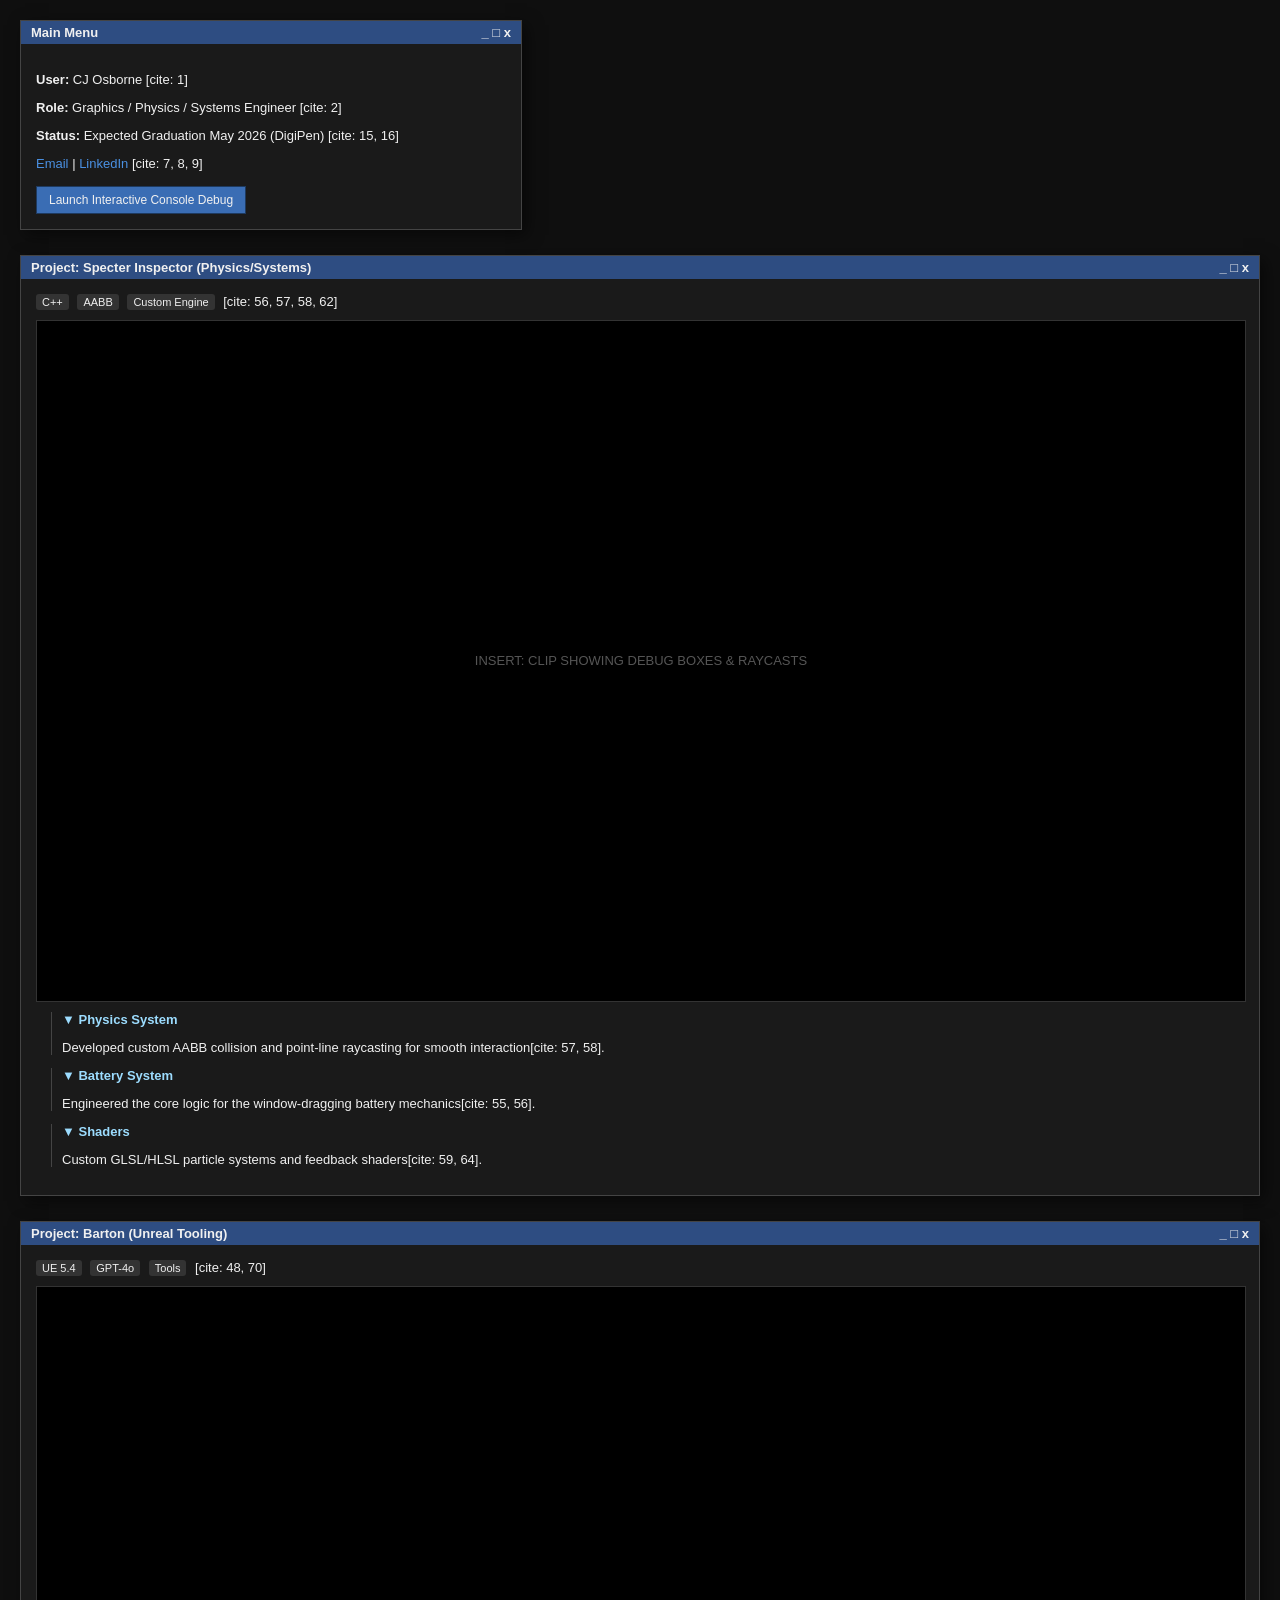
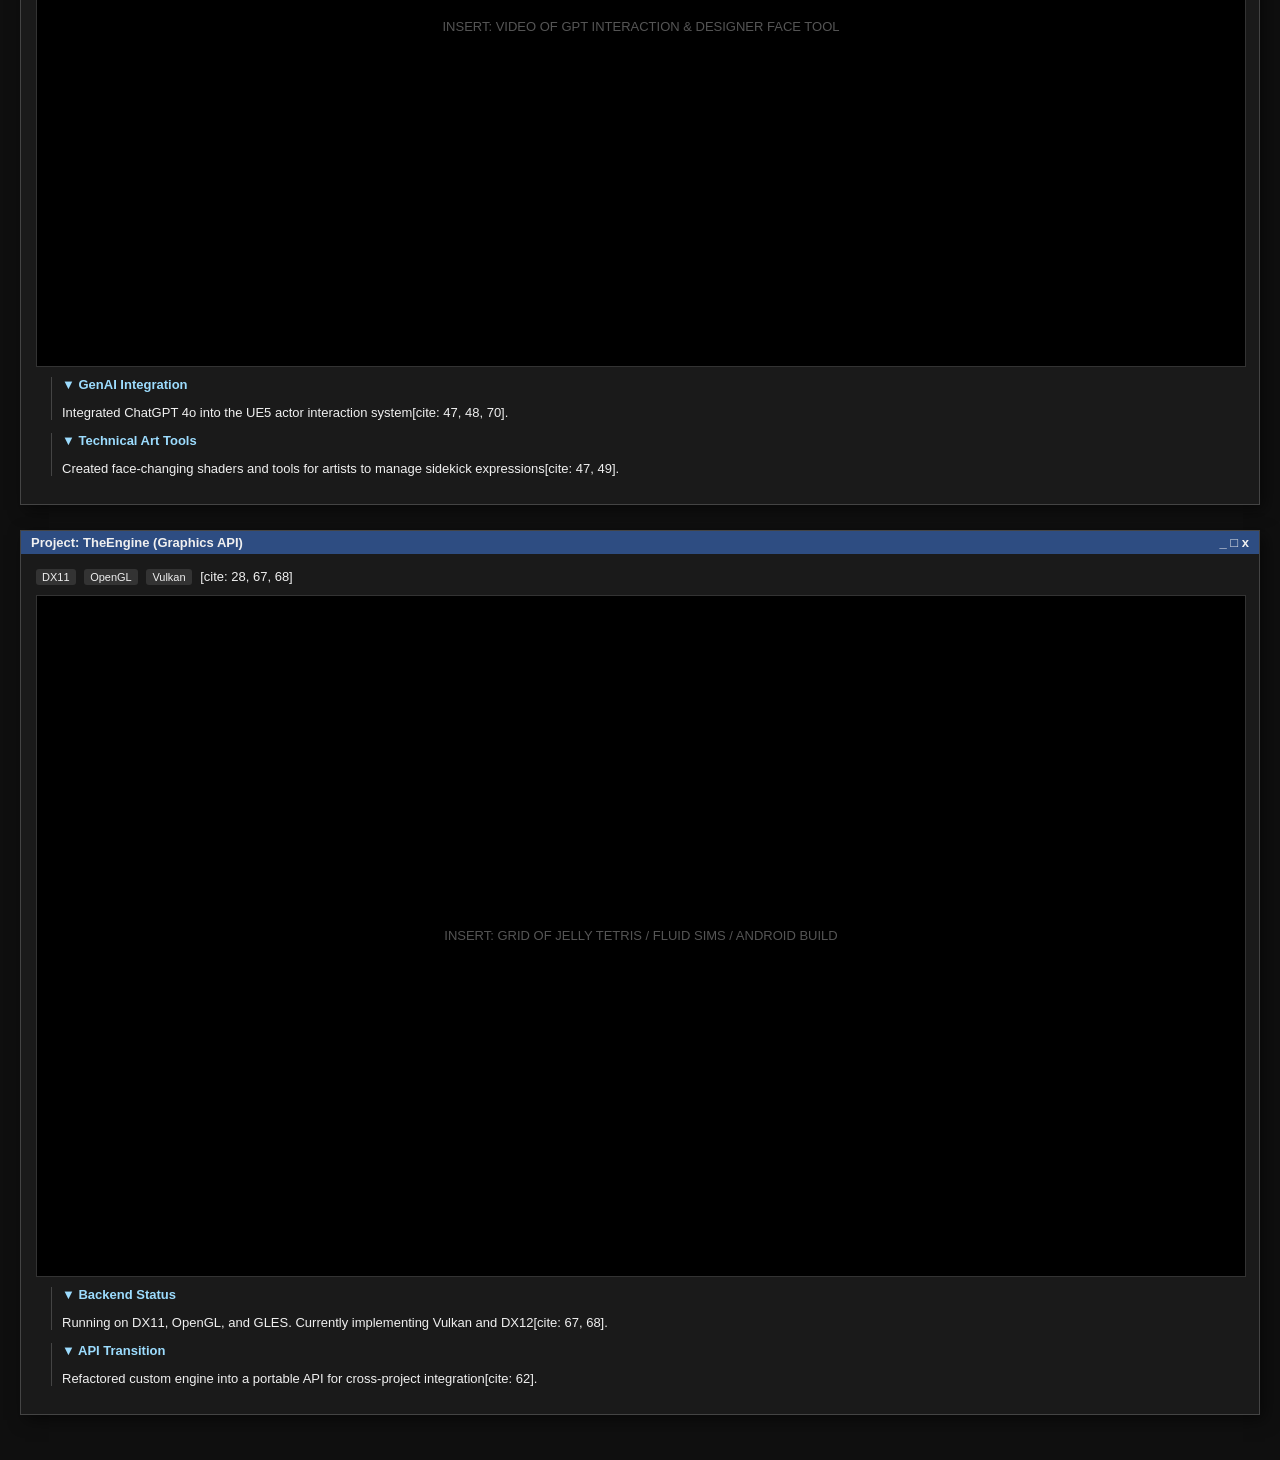
==== index.html @ 1ecb4410 "Add interactive console debug button and overlay" ====
<!DOCTYPE html>
<html lang="en">
<head>
    <meta charset="UTF-8">
    <meta name="viewport" content="width=device-width, initial-scale=1.0">
    <title>CJ Osborne | Debug Console</title>
    <style>
        :root {
            --imgui-bg: #0f0f0f;
            --imgui-window-bg: #1a1a1a;
            --imgui-header: #2e4d82; /* ImGui Blue */
            --imgui-text: #f0f0f0;
            --imgui-accent: #4a90e2;
            --imgui-border: #444444;
        }

        body {
            background-color: var(--imgui-bg);
            color: var(--imgui-text);
            font-family: 'Segoe UI', Tahoma, Geneva, Verdana, sans-serif;
            font-size: 13px; /* Standard ImGui font feel */
            margin: 0; padding: 20px;
        }

        .window {
            background-color: var(--imgui-window-bg);
            border: 1px solid var(--imgui-border);
            margin-bottom: 25px;
            box-shadow: 5px 5px 15px rgba(0,0,0,0.5);
        }

        .window-header {
            background-color: var(--imgui-header);
            padding: 4px 10px;
            font-weight: bold;
            display: flex;
            justify-content: space-between;
            cursor: default;
        }

        .content { padding: 15px; }

        h2 { font-size: 16px; margin: 0 0 10px 0; color: var(--imgui-accent); }
        
        .tree-node { margin-left: 15px; border-left: 1px solid #444; padding-left: 10px; margin-bottom: 5px; }
        .tree-label { color: #9cdcfe; font-weight: bold; }

        .media-box {
            background: #000;
            border: 1px solid #333;
            width: 100%;
            aspect-ratio: 16/9;
            margin: 10px 0;
            display: flex;
            align-items: center;
            justify-content: center;
            color: #555;
        }

        .tag {
            display: inline-block;
            background: #333;
            padding: 2px 6px;
            border-radius: 3px;
            font-size: 11px;
            margin-right: 5px;
        }

        a { color: #4a90e2; text-decoration: none; }
        a:hover { text-decoration: underline; }

        .imgui-button {
            margin-top: 15px;
            padding: 6px 12px;
            background-color: #3a6db4;
            border: 1px solid #1e3a5f;
            color: var(--imgui-text);
            font-size: 12px;
            cursor: pointer;
        }

        .imgui-button:hover {
            background-color: #4a90e2;
        }

        #imgui-overlay {
            position: fixed;
            inset: 0;
            background: rgba(0, 0, 0, 0.95);
            z-index: 9999;
            display: none; /* shown when debug is launched */
        }

        #imgui-overlay iframe {
            width: 100%;
            height: 100%;
            display: block;
            border: none;
        }

        #imgui-overlay-close {
            position: absolute;
            top: 10px;
            right: 10px;
            padding: 4px 8px;
            background: #661111;
            border: 1px solid #aa4444;
            color: #fff;
            cursor: pointer;
            font-size: 12px;
            z-index: 10000;
        }
    </style>
</head>
<body>

    <div class="window" style="max-width: 500px;">
        <div class="window-header"><span>Main Menu</span><span>_ □ x</span></div>
        <div class="content">
            <p><strong>User:</strong> CJ Osborne [cite: 1]</p>
            <p><strong>Role:</strong> Graphics / Physics / Systems Engineer [cite: 2]</p>
            <p><strong>Status:</strong> Expected Graduation May 2026 (DigiPen) [cite: 15, 16]</p>
            <div class="contact-links">
                <a href="mailto:cj.l.osborne@gmail.com">Email</a> | 
                <a href="https://www.linkedin.com/in/ci-osborne-083950301/">LinkedIn</a> [cite: 7, 8, 9]
            </div>
            <button id="launch-imgui-debug" class="imgui-button">
                Launch Interactive Console Debug
            </button>
        </div>
    </div>

    <div class="window">
        <div class="window-header"><span>Project: Specter Inspector (Physics/Systems)</span><span>_ □ x</span></div>
        <div class="content">
            <div class="tag">C++</div> <div class="tag">AABB</div> <div class="tag">Custom Engine</div> [cite: 56, 57, 58, 62]
            <div class="media-box">INSERT: CLIP SHOWING DEBUG BOXES & RAYCASTS</div>
            
            <div class="tree-node">
                <span class="tree-label">▼ Physics System</span>
                <p>Developed custom AABB collision and point-line raycasting for smooth interaction[cite: 57, 58].</p>
            </div>
            <div class="tree-node">
                <span class="tree-label">▼ Battery System</span>
                <p>Engineered the core logic for the window-dragging battery mechanics[cite: 55, 56].</p>
            </div>
            <div class="tree-node">
                <span class="tree-label">▼ Shaders</span>
                <p>Custom GLSL/HLSL particle systems and feedback shaders[cite: 59, 64].</p>
            </div>
        </div>
    </div>

    <div class="window">
        <div class="window-header"><span>Project: Barton (Unreal Tooling)</span><span>_ □ x</span></div>
        <div class="content">
            <div class="tag">UE 5.4</div> <div class="tag">GPT-4o</div> <div class="tag">Tools</div> [cite: 48, 70]
            <div class="media-box">INSERT: VIDEO OF GPT INTERACTION & DESIGNER FACE TOOL</div>
            
            <div class="tree-node">
                <span class="tree-label">▼ GenAI Integration</span>
                <p>Integrated ChatGPT 4o into the UE5 actor interaction system[cite: 47, 48, 70].</p>
            </div>
            <div class="tree-node">
                <span class="tree-label">▼ Technical Art Tools</span>
                <p>Created face-changing shaders and tools for artists to manage sidekick expressions[cite: 47, 49].</p>
            </div>
        </div>
    </div>

    <div class="window">
        <div class="window-header"><span>Project: TheEngine (Graphics API)</span><span>_ □ x</span></div>
        <div class="content">
            <div class="tag">DX11</div> <div class="tag">OpenGL</div> <div class="tag">Vulkan</div> [cite: 28, 67, 68]
            <div class="media-box">INSERT: GRID OF JELLY TETRIS / FLUID SIMS / ANDROID BUILD</div>
            
            <div class="tree-node">
                <span class="tree-label">▼ Backend Status</span>
                <p>Running on DX11, OpenGL, and GLES. Currently implementing Vulkan and DX12[cite: 67, 68].</p>
            </div>
            <div class="tree-node">
                <span class="tree-label">▼ API Transition</span>
                <p>Refactored custom engine into a portable API for cross-project integration[cite: 62].</p>
            </div>
        </div>
    </div>

    <!-- Full-screen ImGui overlay (uses imgui-js example in an iframe) -->
    <div id="imgui-overlay">
        <button id="imgui-overlay-close">Close ImGui Debug</button>
        <iframe id="imgui-iframe" src="" title="ImGui Debug Console"></iframe>
    </div>

    <script>
        (function () {
            const launchButton = document.getElementById('launch-imgui-debug');
            const overlay = document.getElementById('imgui-overlay');
            const closeButton = document.getElementById('imgui-overlay-close');
            const iframe = document.getElementById('imgui-iframe');

            let iframeLoaded = false;

            launchButton.addEventListener('click', async () => {
                overlay.style.display = 'block';

                // Lazy-load the ImGui example the first time the overlay is opened.
                if (!iframeLoaded) {
                    // This path assumes the cloned imgui-js repo lives next to this index.html
                    // at: C:\Users\cjrea\Downloads\imgui-js\example\index.html
                    iframe.src = "imgui-js/example/index.html";
                    iframeLoaded = true;
                }
            });

            closeButton.addEventListener('click', () => {
                overlay.style.display = 'none';
            });
        })();
    </script>

</body>
</html>
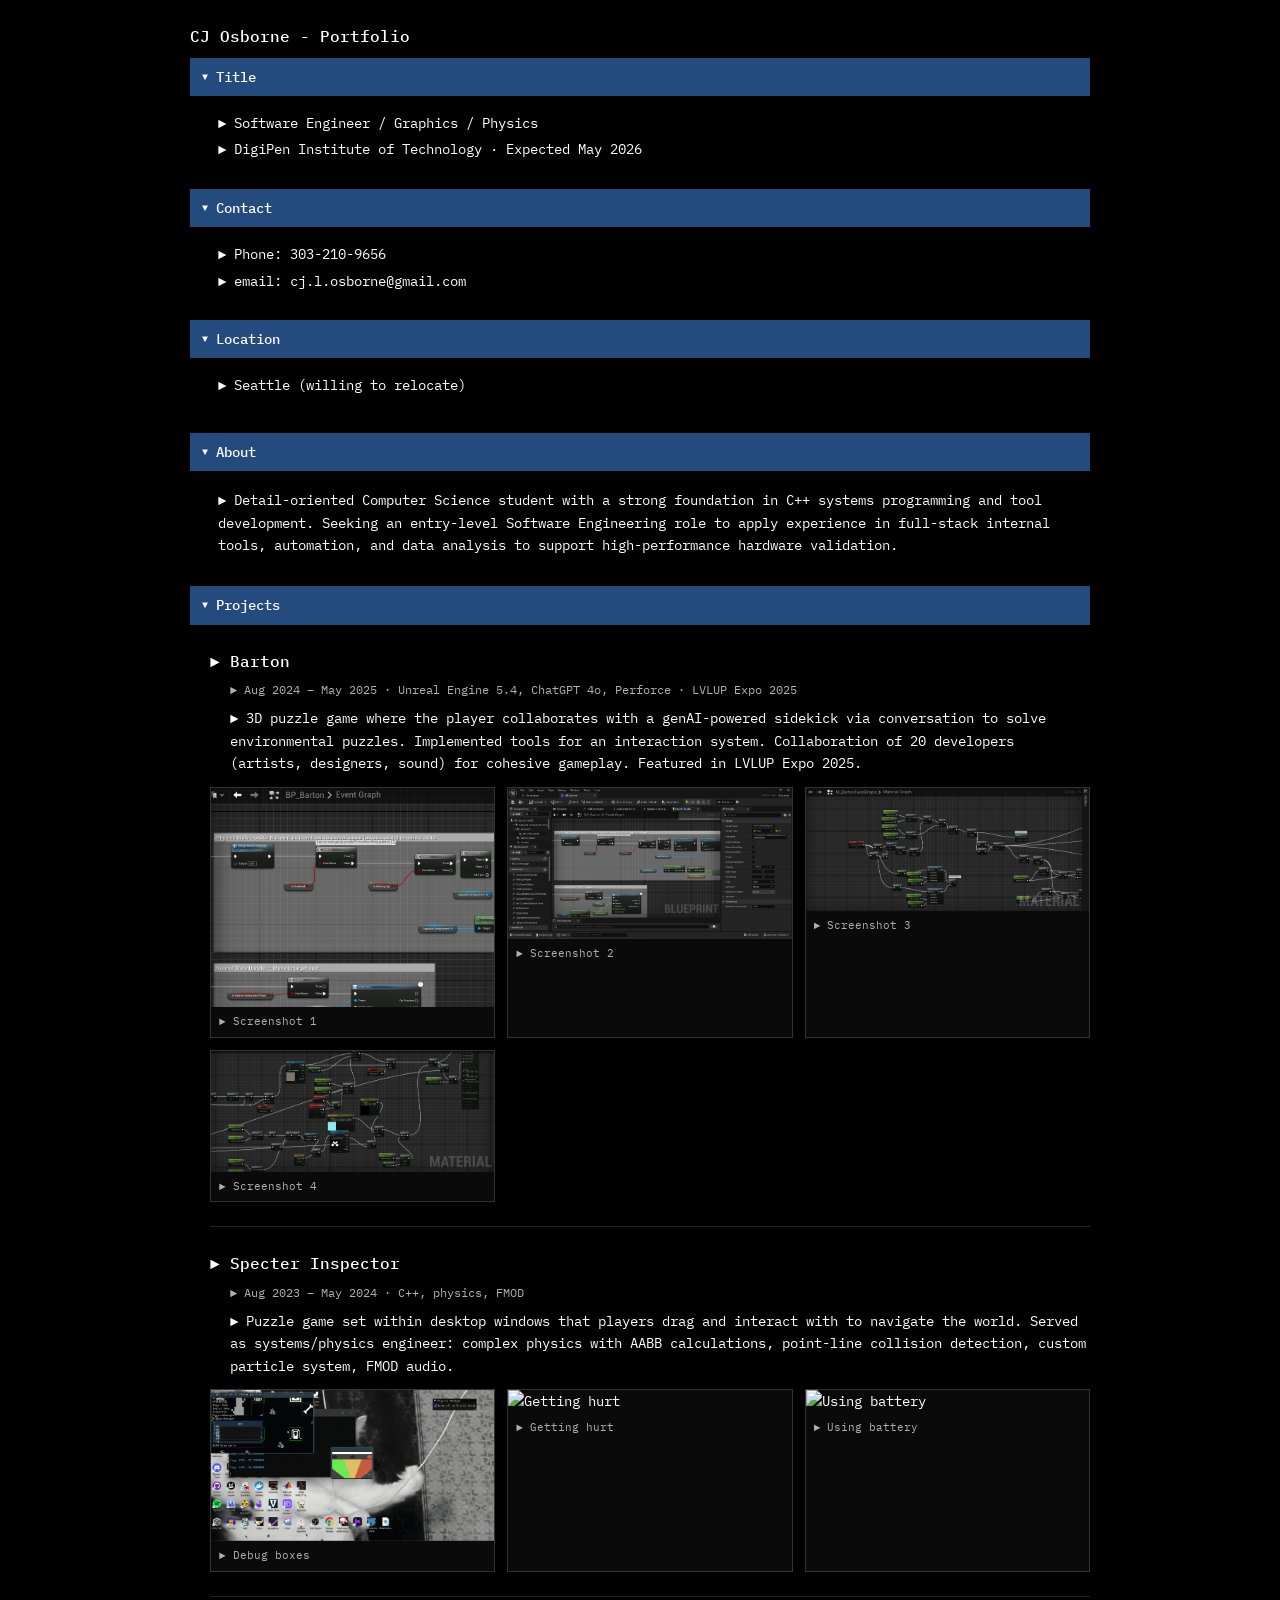
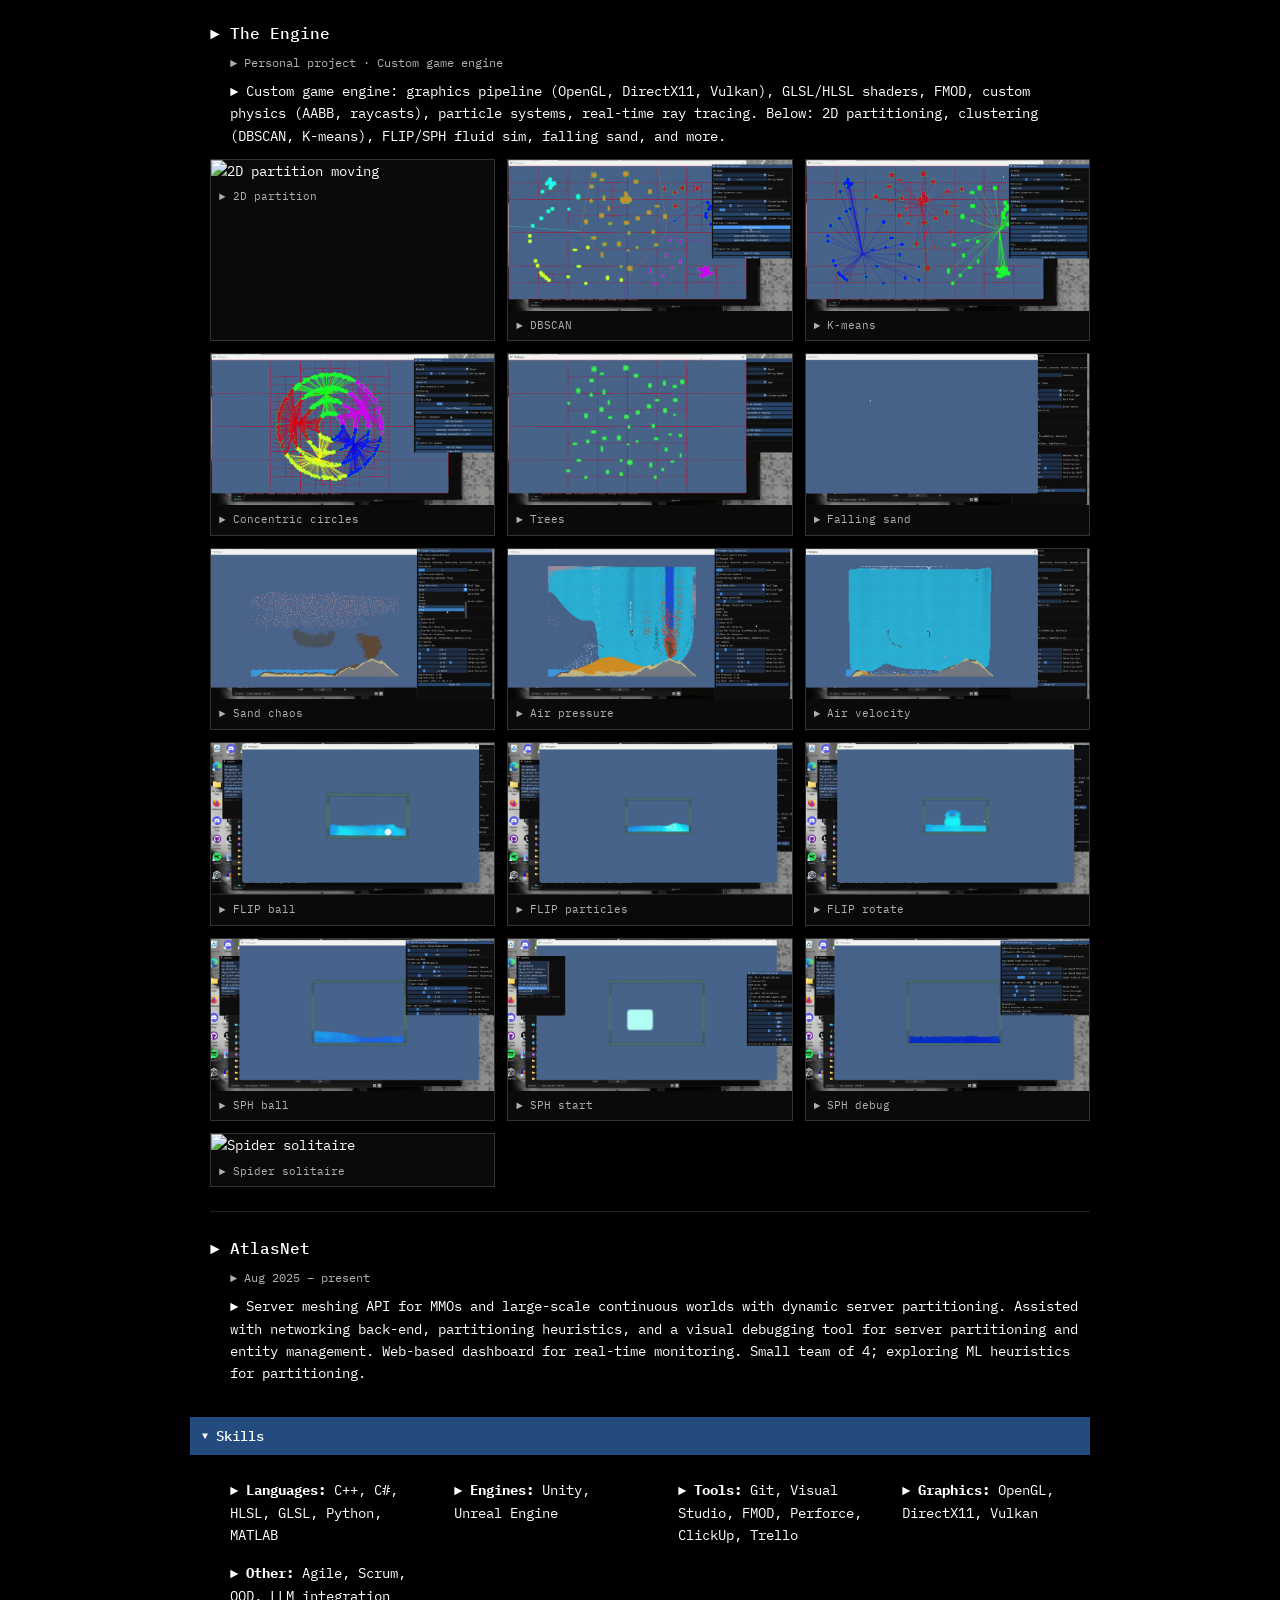
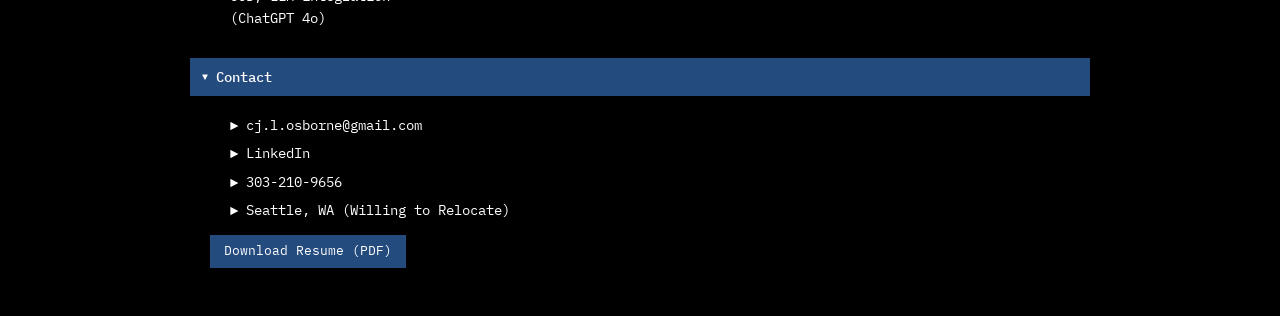
==== commit fbbd1320: "gifs and stuff" ====
--- a/index.html
+++ b/index.html
@@ -1,222 +1,457 @@
 <!DOCTYPE html>
 <html lang="en">
 <head>
-    <meta charset="UTF-8">
-    <meta name="viewport" content="width=device-width, initial-scale=1.0">
-    <title>CJ Osborne | Debug Console</title>
-    <style>
-        :root {
-            --imgui-bg: #0f0f0f;
-            --imgui-window-bg: #1a1a1a;
-            --imgui-header: #2e4d82; /* ImGui Blue */
-            --imgui-text: #f0f0f0;
-            --imgui-accent: #4a90e2;
-            --imgui-border: #444444;
-        }
-
-        body {
-            background-color: var(--imgui-bg);
-            color: var(--imgui-text);
-            font-family: 'Segoe UI', Tahoma, Geneva, Verdana, sans-serif;
-            font-size: 13px; /* Standard ImGui font feel */
-            margin: 0; padding: 20px;
-        }
-
-        .window {
-            background-color: var(--imgui-window-bg);
-            border: 1px solid var(--imgui-border);
-            margin-bottom: 25px;
-            box-shadow: 5px 5px 15px rgba(0,0,0,0.5);
-        }
-
-        .window-header {
-            background-color: var(--imgui-header);
-            padding: 4px 10px;
-            font-weight: bold;
-            display: flex;
-            justify-content: space-between;
-            cursor: default;
-        }
-
-        .content { padding: 15px; }
-
-        h2 { font-size: 16px; margin: 0 0 10px 0; color: var(--imgui-accent); }
-        
-        .tree-node { margin-left: 15px; border-left: 1px solid #444; padding-left: 10px; margin-bottom: 5px; }
-        .tree-label { color: #9cdcfe; font-weight: bold; }
-
-        .media-box {
-            background: #000;
-            border: 1px solid #333;
-            width: 100%;
-            aspect-ratio: 16/9;
-            margin: 10px 0;
-            display: flex;
-            align-items: center;
-            justify-content: center;
-            color: #555;
-        }
-
-        .tag {
-            display: inline-block;
-            background: #333;
-            padding: 2px 6px;
-            border-radius: 3px;
-            font-size: 11px;
-            margin-right: 5px;
-        }
-
-        a { color: #4a90e2; text-decoration: none; }
-        a:hover { text-decoration: underline; }
-
-        .imgui-button {
-            margin-top: 15px;
-            padding: 6px 12px;
-            background-color: #3a6db4;
-            border: 1px solid #1e3a5f;
-            color: var(--imgui-text);
-            font-size: 12px;
-            cursor: pointer;
-        }
-
-        .imgui-button:hover {
-            background-color: #4a90e2;
-        }
-
-        #imgui-overlay {
-            position: fixed;
-            inset: 0;
-            background: rgba(0, 0, 0, 0.95);
-            z-index: 9999;
-            display: none; /* shown when debug is launched */
-        }
-
-        #imgui-overlay iframe {
-            width: 100%;
-            height: 100%;
-            display: block;
-            border: none;
-        }
-
-        #imgui-overlay-close {
-            position: absolute;
-            top: 10px;
-            right: 10px;
-            padding: 4px 8px;
-            background: #661111;
-            border: 1px solid #aa4444;
-            color: #fff;
-            cursor: pointer;
-            font-size: 12px;
-            z-index: 10000;
-        }
-    </style>
+  <meta charset="UTF-8" />
+  <meta name="viewport" content="width=device-width, initial-scale=1.0" />
+  <title>CJ Osborne // Software Engineer</title>
+  <link rel="preconnect" href="https://fonts.googleapis.com" />
+  <link rel="preconnect" href="https://fonts.gstatic.com" crossorigin />
+  <link href="https://fonts.googleapis.com/css2?family=IBM+Plex+Mono:wght@400;500;600&display=swap" rel="stylesheet" />
+  <style>
+    :root {
+      --terminal-bg: #000000;
+      --terminal-text: #ffffff;
+      --terminal-header: #244B7E;
+      --terminal-header-hover: #2d5a94;
+    }
+
+    * {
+      box-sizing: border-box;
+    }
+
+    body {
+      margin: 0;
+      padding: 24px;
+      background: var(--terminal-bg);
+      color: var(--terminal-text);
+      font-family: 'IBM Plex Mono', 'Consolas', 'Monaco', monospace;
+      font-size: 14px;
+      line-height: 1.6;
+      min-height: 100vh;
+    }
+
+    .card {
+      max-width: 900px;
+      margin: 0 auto;
+    }
+
+    .card-title {
+      color: var(--terminal-text);
+      font-size: 1rem;
+      font-weight: 500;
+      margin: 0 0 16px;
+      padding: 0;
+    }
+
+    .section {
+      margin-bottom: 12px;
+    }
+
+    .section-header {
+      background: var(--terminal-header);
+      padding: 8px 12px;
+      font-weight: 500;
+      cursor: pointer;
+      user-select: none;
+      display: flex;
+      align-items: center;
+      gap: 8px;
+    }
+
+    .section-header:hover {
+      background: var(--terminal-header-hover);
+    }
+
+    .section-header::before {
+      content: '▼';
+      font-size: 10px;
+      transition: transform 0.2s;
+      color: var(--terminal-text);
+    }
+
+    .section.collapsed .section-header::before {
+      content: '►';
+    }
+
+    .section-body {
+      padding: 12px 0 12px 20px;
+    }
+
+    .section.collapsed .section-body {
+      display: none;
+    }
+
+    .section-line {
+      margin: 6px 0;
+      padding-left: 8px;
+    }
+
+    .section-line::before {
+      content: '► ';
+      color: var(--terminal-text);
+    }
+
+    .hero {
+      margin-bottom: 20px;
+    }
+
+    .hero .card-title {
+      margin-bottom: 8px;
+    }
+
+    .hero .section-line {
+      margin: 4px 0;
+    }
+
+    h1, h2 {
+      font-family: inherit;
+      font-weight: 500;
+      margin: 0 0 8px;
+      color: var(--terminal-text);
+      font-size: 1.1rem;
+    }
+
+    a {
+      color: var(--terminal-text);
+      text-decoration: none;
+    }
+
+    a:hover {
+      text-decoration: underline;
+    }
+
+    .terminal-btn {
+      display: inline-block;
+      padding: 6px 14px;
+      background: var(--terminal-header);
+      color: var(--terminal-text);
+      border: none;
+      font-family: inherit;
+      font-size: 13px;
+      cursor: pointer;
+      margin: 8px 8px 0 0;
+    }
+
+    .terminal-btn:hover {
+      background: var(--terminal-header-hover);
+    }
+
+    .project-block {
+      margin-bottom: 24px;
+      padding-bottom: 24px;
+      border-bottom: 1px solid #222;
+    }
+
+    .project-block:last-child {
+      border-bottom: none;
+      margin-bottom: 0;
+      padding-bottom: 0;
+    }
+
+    .project-block h2 {
+      font-size: 1rem;
+      margin: 12px 0 6px;
+      color: var(--terminal-text);
+    }
+
+    .project-block h2::before {
+      content: '► ';
+    }
+
+    .project-meta {
+      color: #b0b0b0;
+      font-size: 12px;
+      margin-bottom: 8px;
+      padding-left: 20px;
+    }
+
+    .project-meta::before {
+      content: '► ';
+    }
+
+    .project-block p {
+      margin: 0 0 8px;
+      padding-left: 20px;
+    }
+
+    .project-block p::before {
+      content: '► ';
+    }
+
+    .gallery {
+      display: grid;
+      grid-template-columns: repeat(auto-fill, minmax(280px, 1fr));
+      gap: 12px;
+      margin-top: 12px;
+    }
+
+    .gallery-item {
+      border: 1px solid #333;
+      background: #0a0a0a;
+      overflow: hidden;
+    }
+
+    .gallery-item img {
+      width: 100%;
+      height: auto;
+      display: block;
+    }
+
+    .gallery-item span {
+      display: block;
+      padding: 6px 8px;
+      font-size: 11px;
+      color: #b0b0b0;
+    }
+
+    .gallery-item span::before {
+      content: '► ';
+    }
+
+    .skills-grid {
+      display: grid;
+      grid-template-columns: repeat(auto-fill, minmax(200px, 1fr));
+      gap: 8px 16px;
+      margin-top: 8px;
+    }
+
+    .skills-grid span {
+      padding: 4px 0;
+      padding-left: 20px;
+      color: var(--terminal-text);
+    }
+
+    .skills-grid span::before {
+      content: '► ';
+    }
+
+    .contact-list {
+      list-style: none;
+      padding: 0;
+      margin: 0;
+    }
+
+    .contact-list li {
+      margin: 6px 0;
+      padding-left: 20px;
+    }
+
+    .contact-list li::before {
+      content: '► ';
+    }
+
+    .contact-list a {
+      display: inline;
+    }
+
+    .gif-showcase {
+      display: flex;
+      flex-wrap: wrap;
+      gap: 12px;
+      margin-top: 12px;
+    }
+
+    .gif-showcase .gallery-item {
+      flex: 1 1 200px;
+      max-width: 320px;
+    }
+  </style>
 </head>
 <body>
 
-    <div class="window" style="max-width: 500px;">
-        <div class="window-header"><span>Main Menu</span><span>_ □ x</span></div>
-        <div class="content">
-            <p><strong>User:</strong> CJ Osborne [cite: 1]</p>
-            <p><strong>Role:</strong> Graphics / Physics / Systems Engineer [cite: 2]</p>
-            <p><strong>Status:</strong> Expected Graduation May 2026 (DigiPen) [cite: 15, 16]</p>
-            <div class="contact-links">
-                <a href="mailto:cj.l.osborne@gmail.com">Email</a> | 
-                <a href="https://www.linkedin.com/in/ci-osborne-083950301/">LinkedIn</a> [cite: 7, 8, 9]
-            </div>
-            <button id="launch-imgui-debug" class="imgui-button">
-                Launch Interactive Console Debug
-            </button>
-        </div>
-    </div>
-
-    <div class="window">
-        <div class="window-header"><span>Project: Specter Inspector (Physics/Systems)</span><span>_ □ x</span></div>
-        <div class="content">
-            <div class="tag">C++</div> <div class="tag">AABB</div> <div class="tag">Custom Engine</div> [cite: 56, 57, 58, 62]
-            <div class="media-box">INSERT: CLIP SHOWING DEBUG BOXES & RAYCASTS</div>
-            
-            <div class="tree-node">
-                <span class="tree-label">▼ Physics System</span>
-                <p>Developed custom AABB collision and point-line raycasting for smooth interaction[cite: 57, 58].</p>
-            </div>
-            <div class="tree-node">
-                <span class="tree-label">▼ Battery System</span>
-                <p>Engineered the core logic for the window-dragging battery mechanics[cite: 55, 56].</p>
-            </div>
-            <div class="tree-node">
-                <span class="tree-label">▼ Shaders</span>
-                <p>Custom GLSL/HLSL particle systems and feedback shaders[cite: 59, 64].</p>
-            </div>
-        </div>
-    </div>
-
-    <div class="window">
-        <div class="window-header"><span>Project: Barton (Unreal Tooling)</span><span>_ □ x</span></div>
-        <div class="content">
-            <div class="tag">UE 5.4</div> <div class="tag">GPT-4o</div> <div class="tag">Tools</div> [cite: 48, 70]
-            <div class="media-box">INSERT: VIDEO OF GPT INTERACTION & DESIGNER FACE TOOL</div>
-            
-            <div class="tree-node">
-                <span class="tree-label">▼ GenAI Integration</span>
-                <p>Integrated ChatGPT 4o into the UE5 actor interaction system[cite: 47, 48, 70].</p>
-            </div>
-            <div class="tree-node">
-                <span class="tree-label">▼ Technical Art Tools</span>
-                <p>Created face-changing shaders and tools for artists to manage sidekick expressions[cite: 47, 49].</p>
-            </div>
-        </div>
-    </div>
-
-    <div class="window">
-        <div class="window-header"><span>Project: TheEngine (Graphics API)</span><span>_ □ x</span></div>
-        <div class="content">
-            <div class="tag">DX11</div> <div class="tag">OpenGL</div> <div class="tag">Vulkan</div> [cite: 28, 67, 68]
-            <div class="media-box">INSERT: GRID OF JELLY TETRIS / FLUID SIMS / ANDROID BUILD</div>
-            
-            <div class="tree-node">
-                <span class="tree-label">▼ Backend Status</span>
-                <p>Running on DX11, OpenGL, and GLES. Currently implementing Vulkan and DX12[cite: 67, 68].</p>
-            </div>
-            <div class="tree-node">
-                <span class="tree-label">▼ API Transition</span>
-                <p>Refactored custom engine into a portable API for cross-project integration[cite: 62].</p>
-            </div>
-        </div>
-    </div>
-
-    <!-- Full-screen ImGui overlay (uses imgui-js example in an iframe) -->
-    <div id="imgui-overlay">
-        <button id="imgui-overlay-close">Close ImGui Debug</button>
-        <iframe id="imgui-iframe" src="" title="ImGui Debug Console"></iframe>
-    </div>
-
-    <script>
-        (function () {
-            const launchButton = document.getElementById('launch-imgui-debug');
-            const overlay = document.getElementById('imgui-overlay');
-            const closeButton = document.getElementById('imgui-overlay-close');
-            const iframe = document.getElementById('imgui-iframe');
-
-            let iframeLoaded = false;
-
-            launchButton.addEventListener('click', async () => {
-                overlay.style.display = 'block';
-
-                // Lazy-load the ImGui example the first time the overlay is opened.
-                if (!iframeLoaded) {
-                    // This path assumes the cloned imgui-js repo lives next to this index.html
-                    // at: C:\Users\cjrea\Downloads\imgui-js\example\index.html
-                    iframe.src = "imgui-js/example/index.html";
-                    iframeLoaded = true;
-                }
-            });
-
-            closeButton.addEventListener('click', () => {
-                overlay.style.display = 'none';
-            });
-        })();
-    </script>
-
+  <div class="card">
+    <div class="hero">
+      <p class="card-title">CJ Osborne - Portfolio</p>
+      <div class="section">
+        <div class="section-header">Title</div>
+        <div class="section-body">
+          <p class="section-line">Software Engineer / Graphics / Physics</p>
+          <p class="section-line">DigiPen Institute of Technology · Expected May 2026</p>
+        </div>
+      </div>
+      <div class="section">
+        <div class="section-header">Contact</div>
+        <div class="section-body">
+          <p class="section-line">Phone: 303-210-9656</p>
+          <p class="section-line">email: <a href="mailto:cj.l.osborne@gmail.com">cj.l.osborne@gmail.com</a></p>
+        </div>
+      </div>
+      <div class="section">
+        <div class="section-header">Location</div>
+        <div class="section-body">
+          <p class="section-line">Seattle (willing to relocate)</p>
+        </div>
+      </div>
+    </div>
+
+    <div class="section">
+      <div class="section-header">About</div>
+      <div class="section-body">
+        <p class="section-line">Detail-oriented Computer Science student with a strong foundation in C++ systems programming and tool development. Seeking an entry-level Software Engineering role to apply experience in full-stack internal tools, automation, and data analysis to support high-performance hardware validation.</p>
+      </div>
+    </div>
+
+    <div class="section">
+      <div class="section-header">Projects</div>
+      <div class="section-body">
+
+      <div class="project-block">
+        <h2>Barton</h2>
+        <p class="project-meta">Aug 2024 – May 2025 · Unreal Engine 5.4, ChatGPT 4o, Perforce · LVLUP Expo 2025</p>
+        <p>3D puzzle game where the player collaborates with a genAI-powered sidekick via conversation to solve environmental puzzles. Implemented tools for an interaction system. Collaboration of 20 developers (artists, designers, sound) for cohesive gameplay. Featured in LVLUP Expo 2025.</p>
+        <div class="gallery">
+          <div class="gallery-item">
+            <img src="assets/Barton/Screenshot 2026-03-10 114732.png" alt="Barton gameplay" />
+            <span>Screenshot 1</span>
+          </div>
+          <div class="gallery-item">
+            <img src="assets/Barton/Screenshot 2026-03-10 114746.png" alt="Barton gameplay" />
+            <span>Screenshot 2</span>
+          </div>
+          <div class="gallery-item">
+            <img src="assets/Barton/Screenshot 2026-03-10 115214.png" alt="Barton gameplay" />
+            <span>Screenshot 3</span>
+          </div>
+          <div class="gallery-item">
+            <img src="assets/Barton/Screenshot 2026-03-10 115239.png" alt="Barton gameplay" />
+            <span>Screenshot 4</span>
+          </div>
+        </div>
+      </div>
+
+      <div class="project-block">
+        <h2>Specter Inspector</h2>
+        <p class="project-meta">Aug 2023 – May 2024 · C++, physics, FMOD</p>
+        <p>Puzzle game set within desktop windows that players drag and interact with to navigate the world. Served as systems/physics engineer: complex physics with AABB calculations, point-line collision detection, custom particle system, FMOD audio.</p>
+        <div class="gif-showcase">
+          <div class="gallery-item">
+            <img src="assets/Spector Inspector/debugboxes.gif" alt="Debug boxes" />
+            <span>Debug boxes</span>
+          </div>
+          <div class="gallery-item">
+            <img src="assets/Spector Inspector/gettingHurt.gif" alt="Getting hurt" />
+            <span>Getting hurt</span>
+          </div>
+          <div class="gallery-item">
+            <img src="assets/Spector Inspector/usingBattery.gif" alt="Using battery" />
+            <span>Using battery</span>
+          </div>
+        </div>
+      </div>
+
+      <div class="project-block">
+        <h2>The Engine</h2>
+        <p class="project-meta">Personal project · Custom game engine</p>
+        <p>Custom game engine: graphics pipeline (OpenGL, DirectX11, Vulkan), GLSL/HLSL shaders, FMOD, custom physics (AABB, raycasts), particle systems, real-time ray tracing. Below: 2D partitioning, clustering (DBSCAN, K-means), FLIP/SPH fluid sim, falling sand, and more.</p>
+        <div class="gallery">
+          <div class="gallery-item">
+            <img src="assets/TheEngine/2DpartitionMoving.gif" alt="2D partition moving" />
+            <span>2D partition</span>
+          </div>
+          <div class="gallery-item">
+            <img src="assets/TheEngine/DBSCAN.gif" alt="DBSCAN" />
+            <span>DBSCAN</span>
+          </div>
+          <div class="gallery-item">
+            <img src="assets/TheEngine/kmeans.gif" alt="K-means" />
+            <span>K-means</span>
+          </div>
+          <div class="gallery-item">
+            <img src="assets/TheEngine/concentricCircles.gif" alt="Concentric circles" />
+            <span>Concentric circles</span>
+          </div>
+          <div class="gallery-item">
+            <img src="assets/TheEngine/DifferentTrees.gif" alt="Different trees" />
+            <span>Trees</span>
+          </div>
+          <div class="gallery-item">
+            <img src="assets/TheEngine/fallingSandStart.gif" alt="Falling sand start" />
+            <span>Falling sand</span>
+          </div>
+          <div class="gallery-item">
+            <img src="assets/TheEngine/fallingSandChaos.gif" alt="Falling sand chaos" />
+            <span>Sand chaos</span>
+          </div>
+          <div class="gallery-item">
+            <img src="assets/TheEngine/fallingSandAirPressure.gif" alt="Falling sand air pressure" />
+            <span>Air pressure</span>
+          </div>
+          <div class="gallery-item">
+            <img src="assets/TheEngine/fallingSandAirVelocity.gif" alt="Falling sand air velocity" />
+            <span>Air velocity</span>
+          </div>
+          <div class="gallery-item">
+            <img src="assets/TheEngine/flip-Ball.gif" alt="FLIP ball" />
+            <span>FLIP ball</span>
+          </div>
+          <div class="gallery-item">
+            <img src="assets/TheEngine/flip-addingParticles.gif" alt="FLIP adding particles" />
+            <span>FLIP particles</span>
+          </div>
+          <div class="gallery-item">
+            <img src="assets/TheEngine/flip-rotatingAndPickingUp.gif" alt="FLIP rotating" />
+            <span>FLIP rotate</span>
+          </div>
+          <div class="gallery-item">
+            <img src="assets/TheEngine/sph-ball.gif" alt="SPH ball" />
+            <span>SPH ball</span>
+          </div>
+          <div class="gallery-item">
+            <img src="assets/TheEngine/sph-start.gif" alt="SPH start" />
+            <span>SPH start</span>
+          </div>
+          <div class="gallery-item">
+            <img src="assets/TheEngine/sph-debug.gif" alt="SPH debug" />
+            <span>SPH debug</span>
+          </div>
+          <div class="gallery-item">
+            <img src="assets/TheEngine/spiderSolitaire.gif" alt="Spider solitaire" />
+            <span>Spider solitaire</span>
+          </div>
+        </div>
+      </div>
+
+      <div class="project-block">
+        <h2>AtlasNet</h2>
+        <p class="project-meta">Aug 2025 – present</p>
+        <p>Server meshing API for MMOs and large-scale continuous worlds with dynamic server partitioning. Assisted with networking back-end, partitioning heuristics, and a visual debugging tool for server partitioning and entity management. Web-based dashboard for real-time monitoring. Small team of 4; exploring ML heuristics for partitioning.</p>
+      </div>
+    </div>
+    </div>
+
+    <div class="section">
+      <div class="section-header">Skills</div>
+      <div class="section-body">
+      <div class="skills-grid">
+        <span><strong>Languages:</strong> C++, C#, HLSL, GLSL, Python, MATLAB</span>
+        <span><strong>Engines:</strong> Unity, Unreal Engine</span>
+        <span><strong>Tools:</strong> Git, Visual Studio, FMOD, Perforce, ClickUp, Trello</span>
+        <span><strong>Graphics:</strong> OpenGL, DirectX11, Vulkan</span>
+        <span><strong>Other:</strong> Agile, Scrum, OOD, LLM integration (ChatGPT 4o)</span>
+      </div>
+    </div>
+  </div>
+
+    <div class="section">
+      <div class="section-header">Contact</div>
+      <div class="section-body">
+        <ul class="contact-list">
+          <li><a href="mailto:cj.l.osborne@gmail.com">cj.l.osborne@gmail.com</a></li>
+          <li><a href="https://www.linkedin.com/in/cj-osborne-083950301/" target="_blank" rel="noopener">LinkedIn</a></li>
+          <li>303-210-9656</li>
+          <li>Seattle, WA (Willing to Relocate)</li>
+        </ul>
+        <a href="assets/Resume-4.pdf" class="terminal-btn" target="_blank" rel="noopener">Download Resume (PDF)</a>
+      </div>
+    </div>
+  </div>
+
+  <script>
+    document.querySelectorAll('.section-header').forEach(bar => {
+      bar.addEventListener('click', () => {
+        bar.closest('.section').classList.toggle('collapsed');
+      });
+    });
+  </script>
 </body>
 </html>
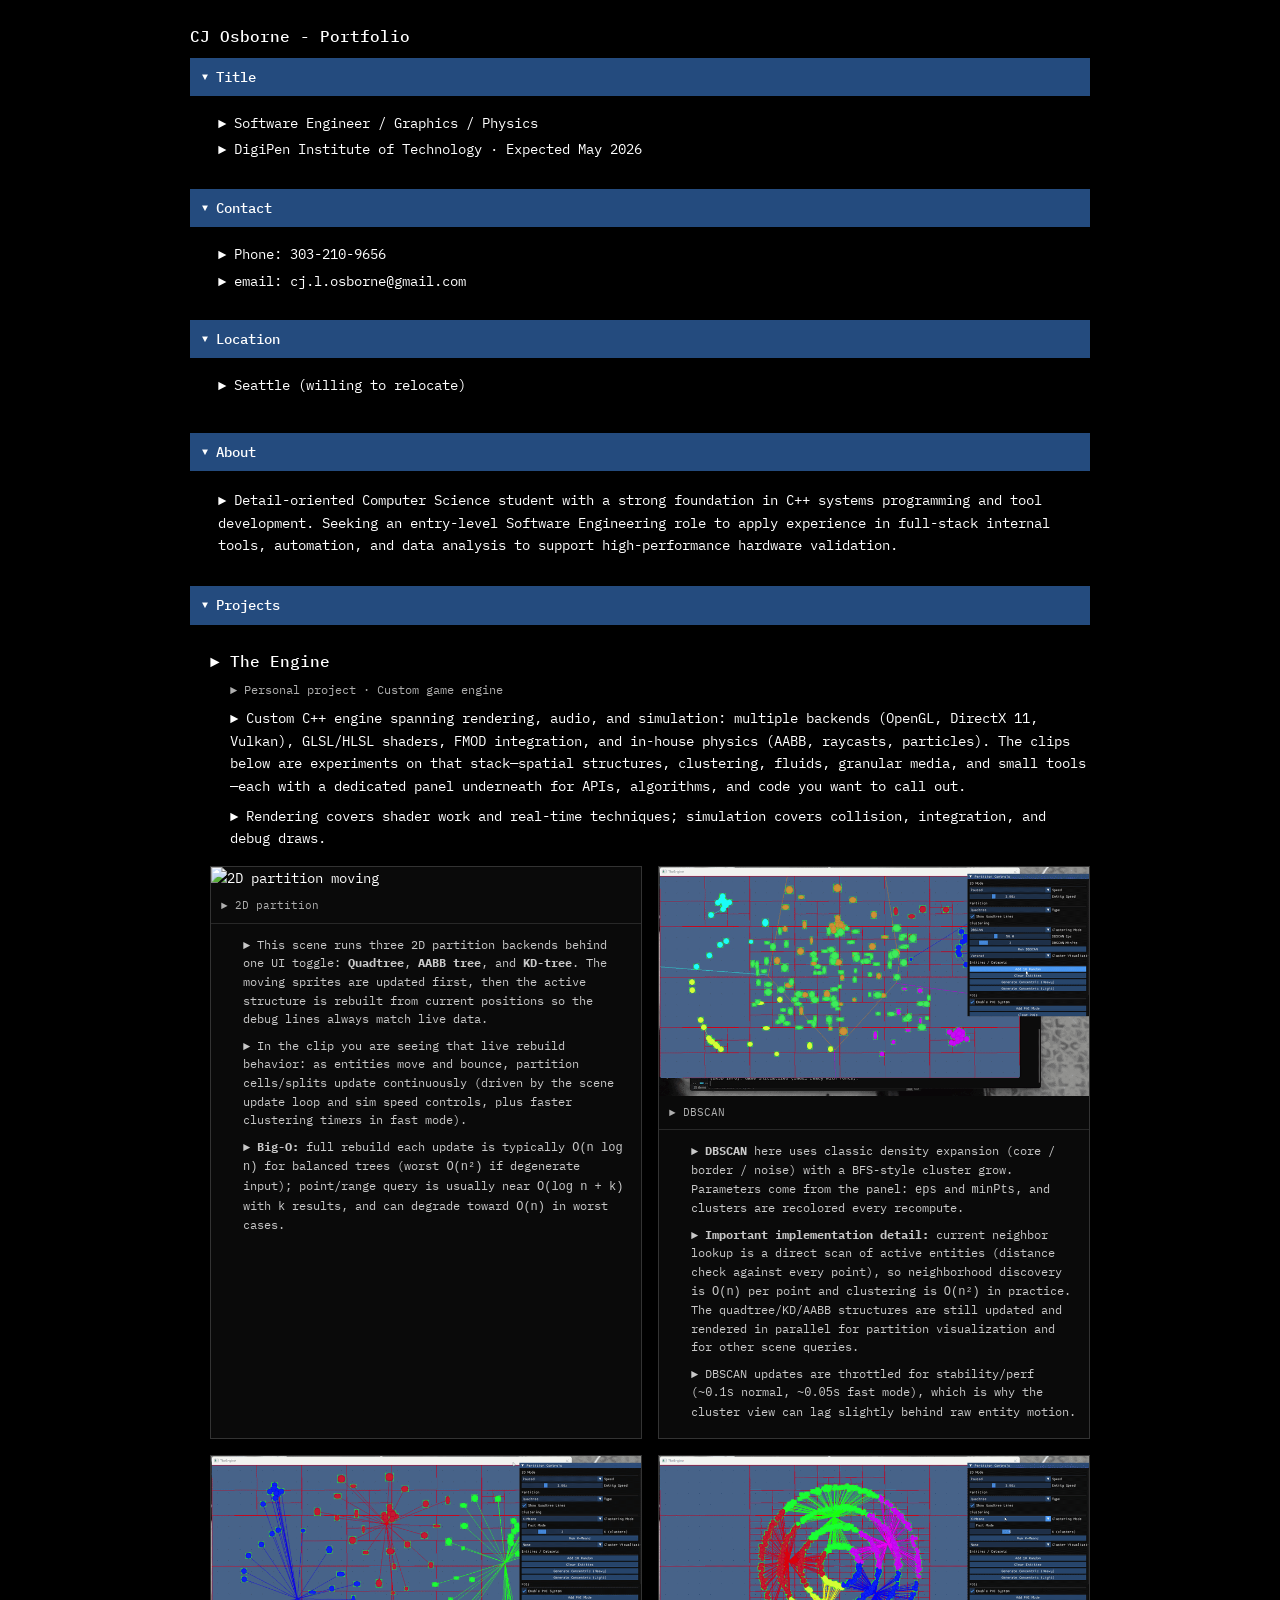
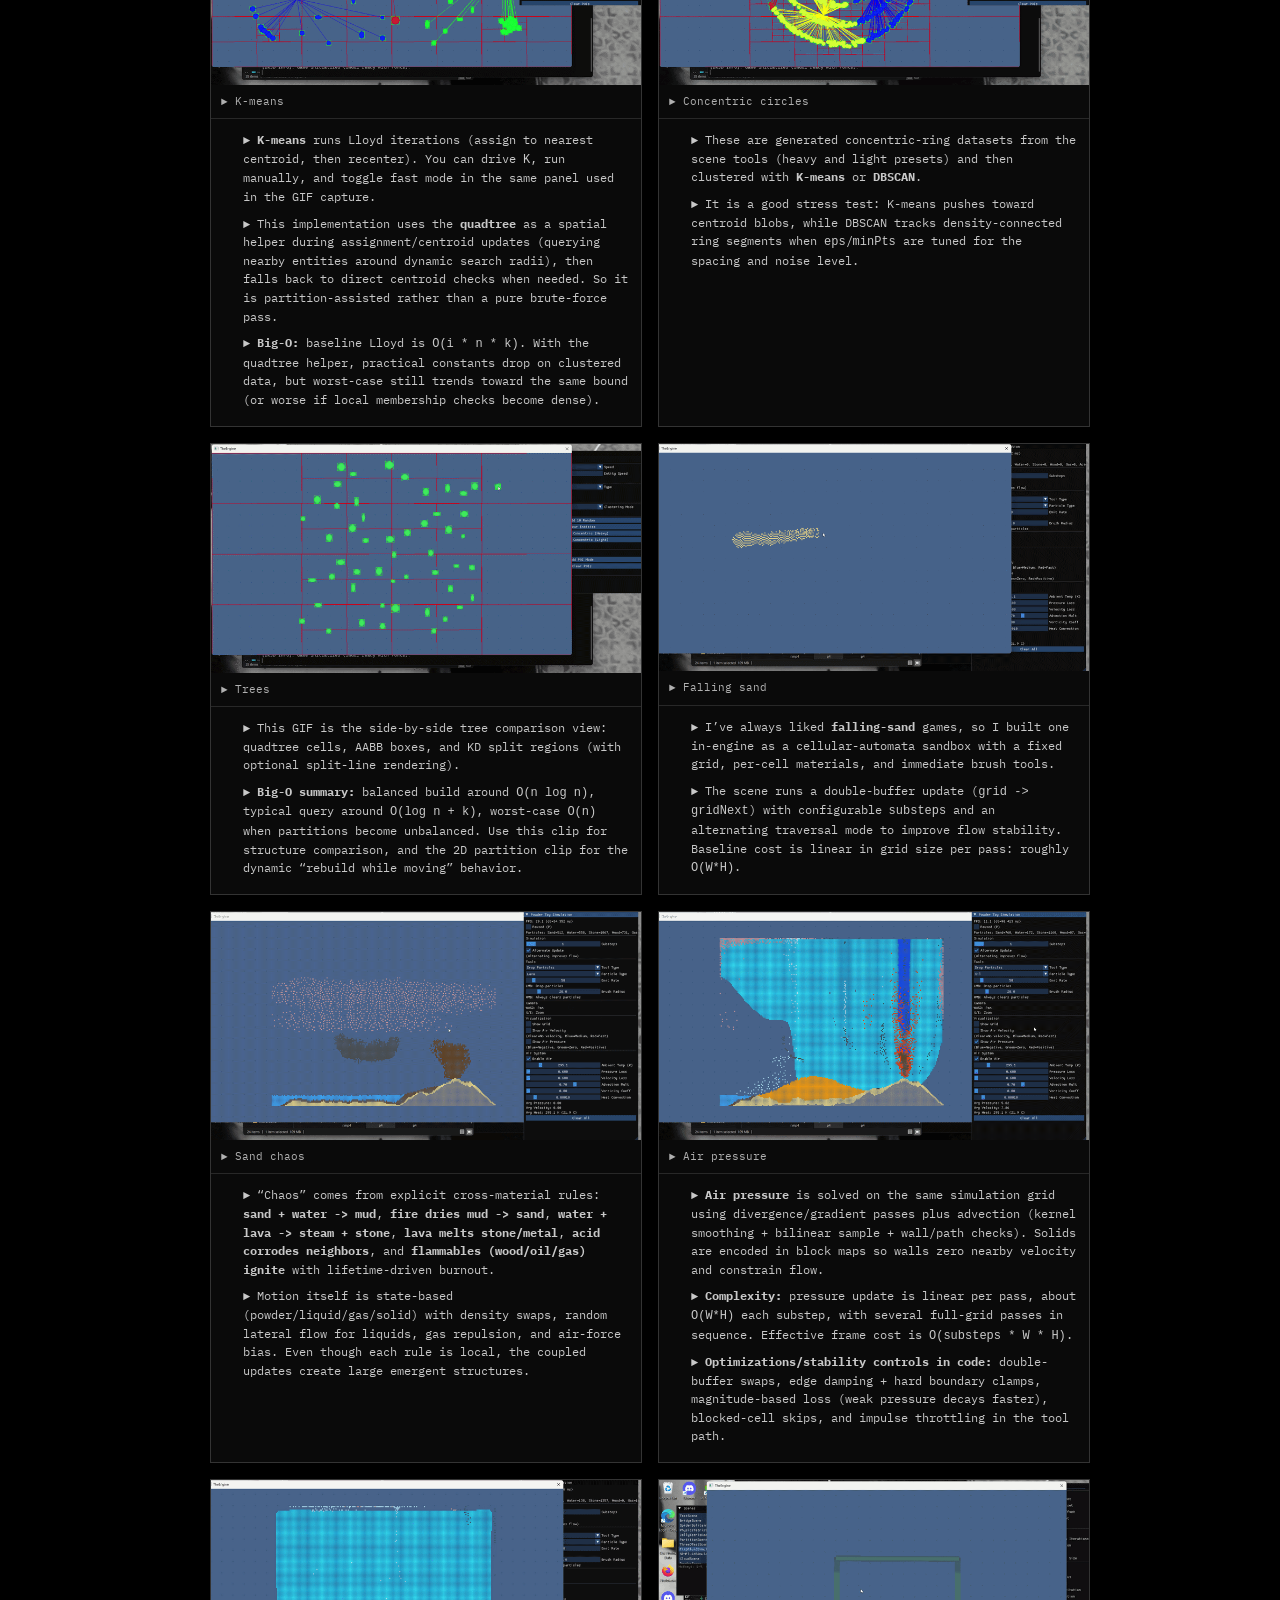
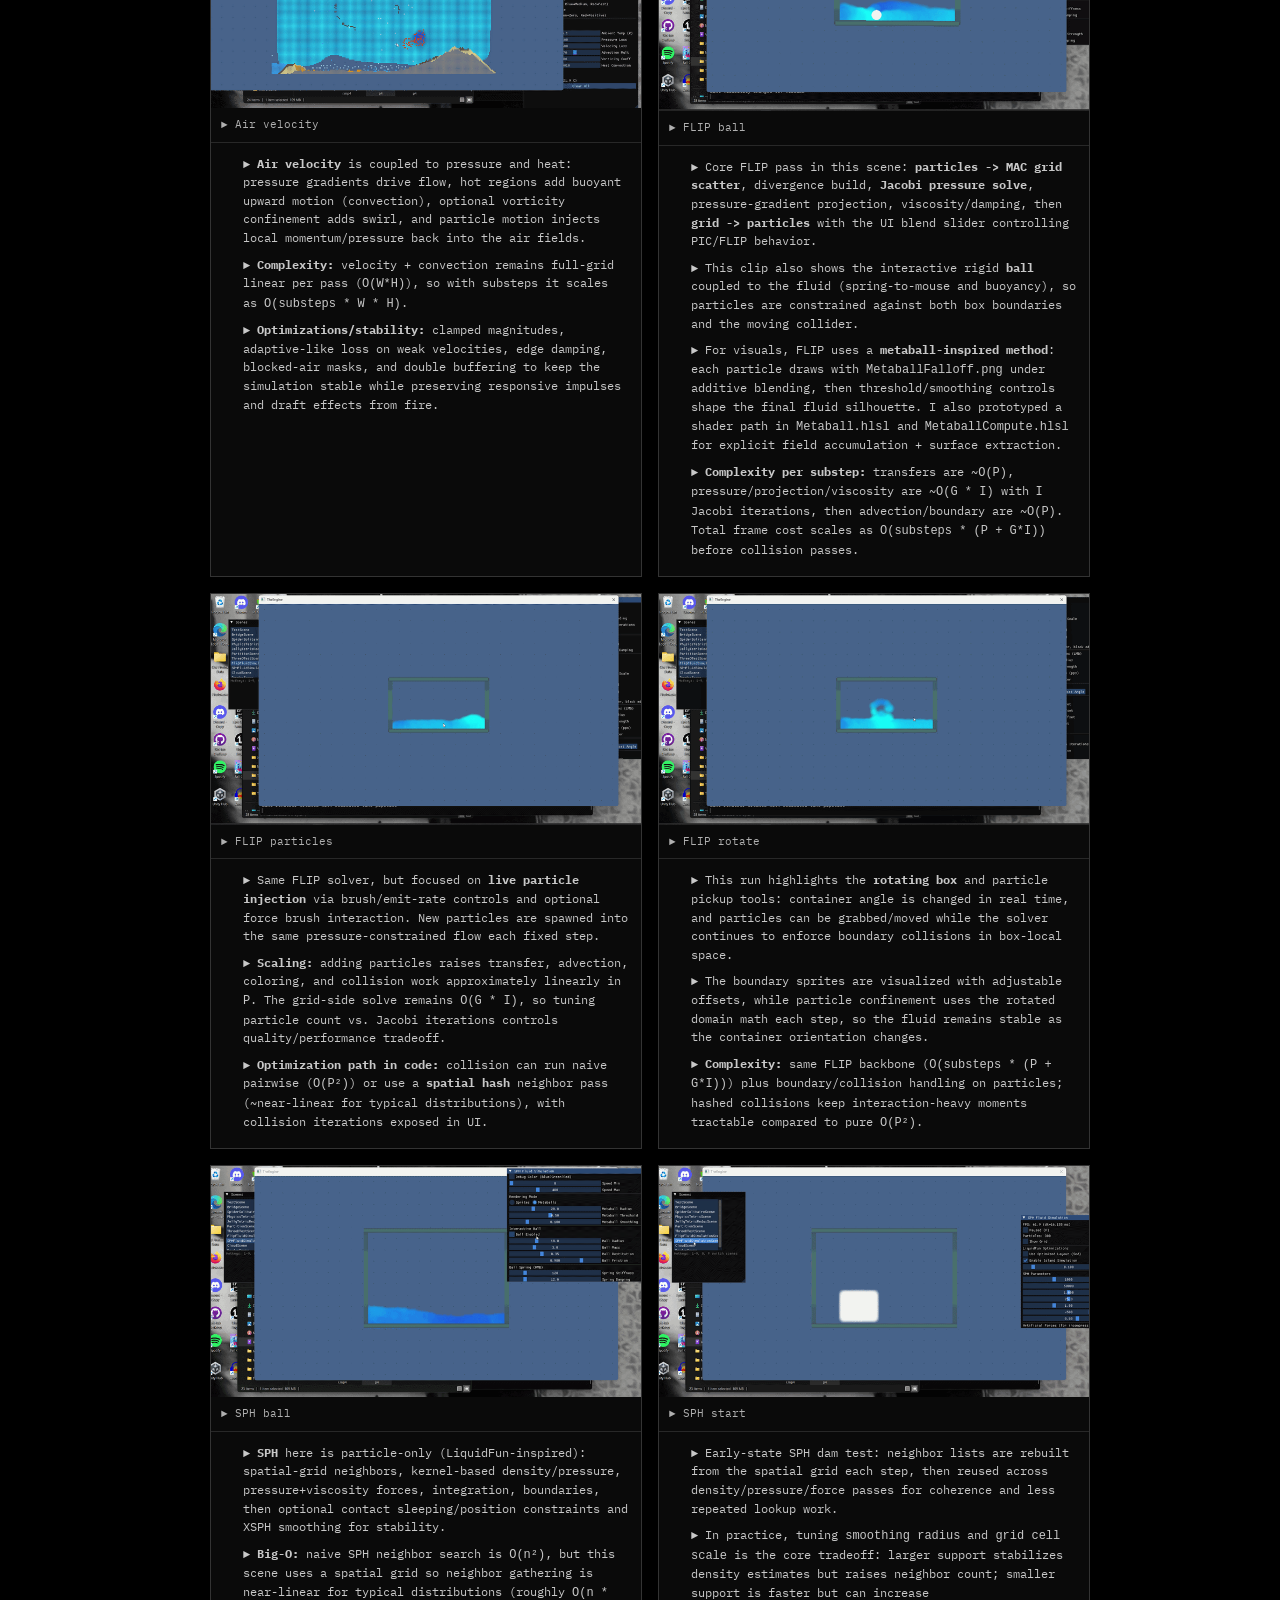
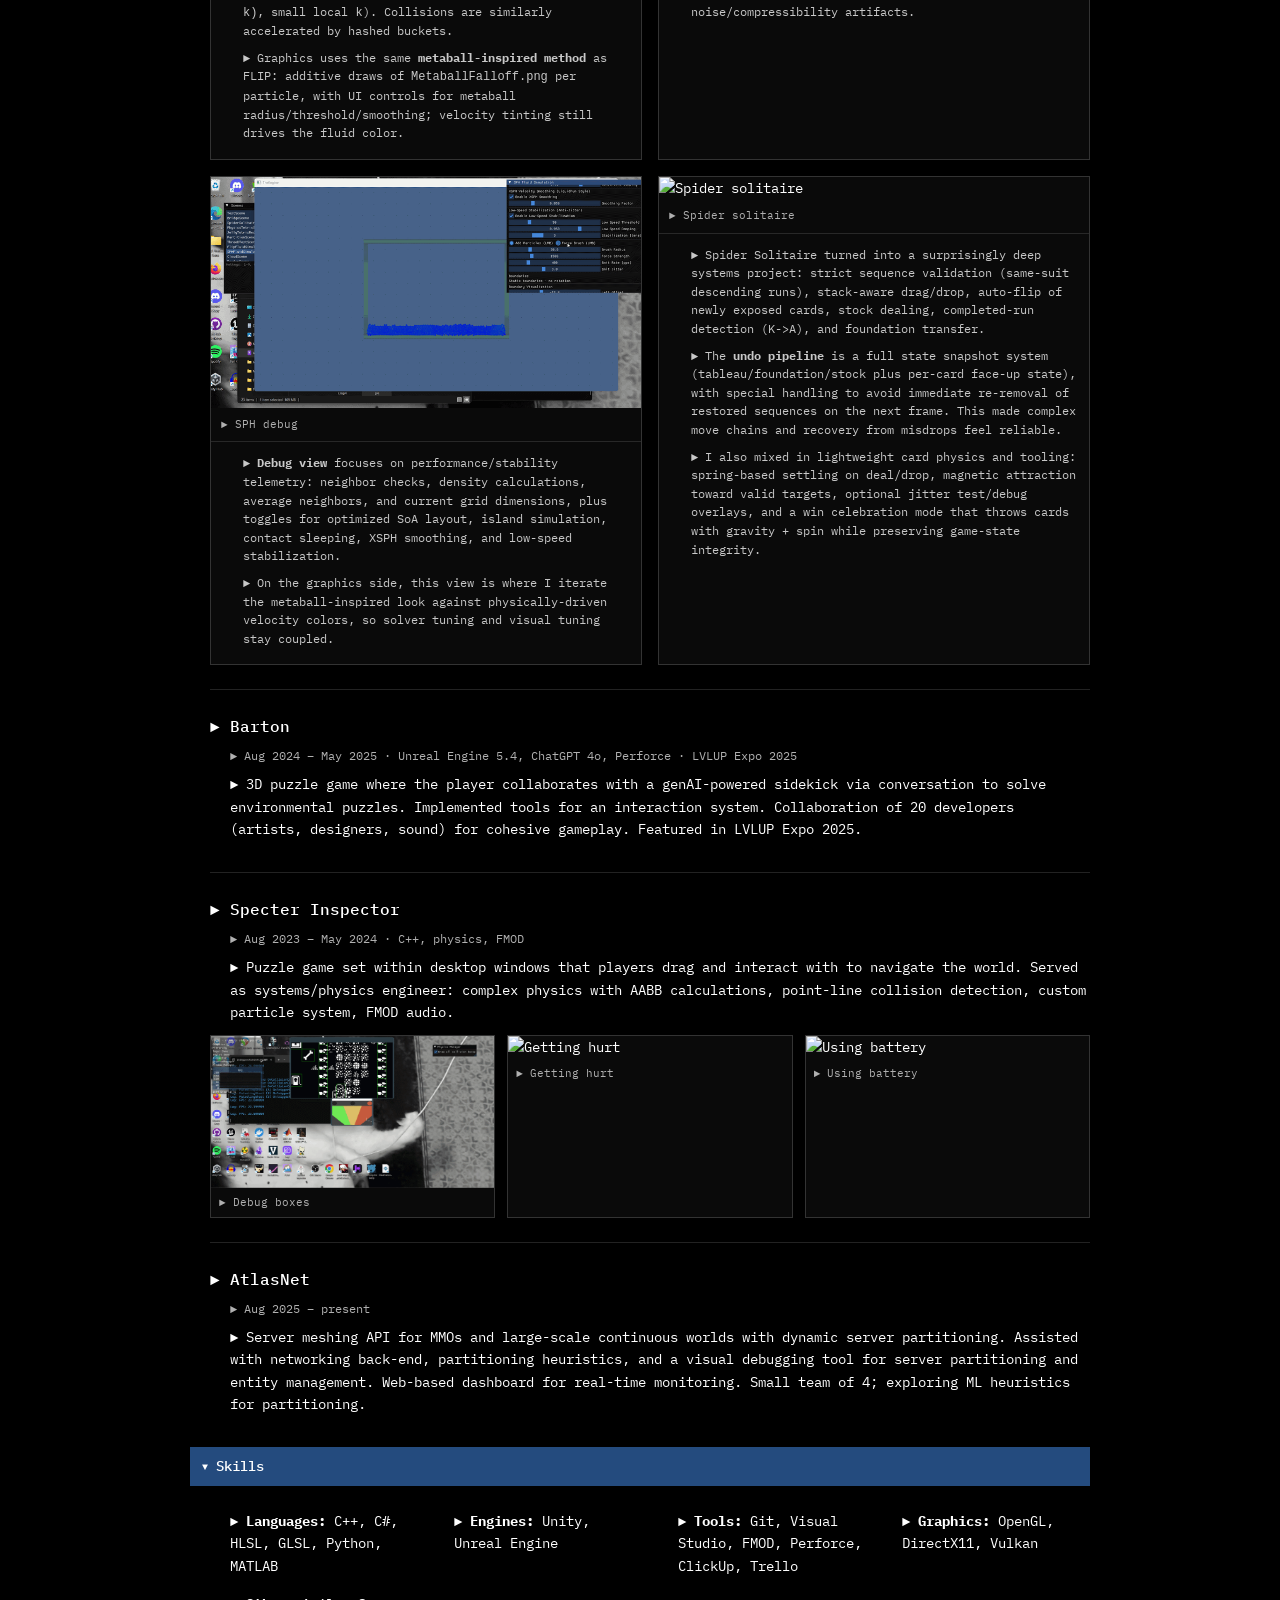
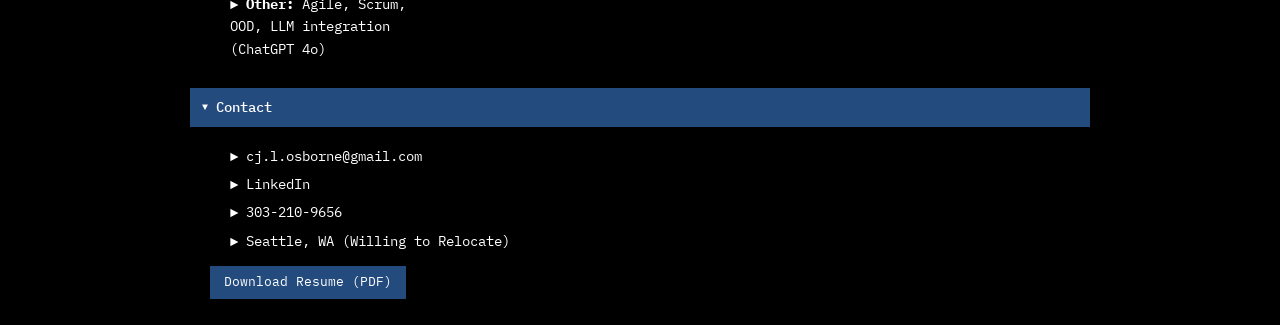
==== commit 26ef4a79: "updating the thing" ====
--- a/index.html
+++ b/index.html
@@ -255,6 +255,79 @@
       flex: 1 1 200px;
       max-width: 320px;
     }
+
+    /* The Engine: room under each asset for notes + code */
+    .engine-gallery {
+      display: grid;
+      grid-template-columns: repeat(auto-fill, minmax(300px, 1fr));
+      gap: 16px;
+      margin-top: 16px;
+    }
+
+    .engine-item {
+      border: 1px solid #333;
+      background: #0a0a0a;
+      display: flex;
+      flex-direction: column;
+      overflow: hidden;
+    }
+
+    .engine-media img {
+      width: 100%;
+      height: auto;
+      display: block;
+      vertical-align: top;
+    }
+
+    .engine-media span {
+      display: block;
+      padding: 8px 10px;
+      font-size: 11px;
+      color: #b0b0b0;
+    }
+
+    .engine-media span::before {
+      content: '► ';
+    }
+
+    .engine-notes {
+      flex: 1;
+      min-height: 160px;
+      padding: 12px 12px 16px;
+      border-top: 1px solid #282828;
+      font-size: 12px;
+      line-height: 1.55;
+      color: #c8c8c8;
+    }
+
+    .engine-notes:empty::before {
+      content: '/* Add explanation or code snippets below */';
+      color: #555;
+      font-style: italic;
+    }
+
+    .engine-notes pre {
+      margin: 0 0 10px;
+      padding: 10px;
+      background: #0f0f0f;
+      border: 1px solid #333;
+      overflow-x: auto;
+      font-size: 11px;
+      line-height: 1.45;
+      white-space: pre;
+    }
+
+    .engine-notes pre:last-child {
+      margin-bottom: 0;
+    }
+
+    .engine-notes p {
+      margin: 0 0 8px;
+    }
+
+    .engine-notes p:last-child {
+      margin-bottom: 0;
+    }
   </style>
 </head>
 <body>
@@ -296,27 +369,189 @@
       <div class="section-body">
 
       <div class="project-block">
+        <h2>The Engine</h2>
+        <p class="project-meta">Personal project · Custom game engine</p>
+        <p>Custom C++ engine spanning rendering, audio, and simulation: multiple backends (OpenGL, DirectX 11, Vulkan), GLSL/HLSL shaders, FMOD integration, and in-house physics (AABB, raycasts, particles). The clips below are experiments on that stack—spatial structures, clustering, fluids, granular media, and small tools—each with a dedicated panel underneath for APIs, algorithms, and code you want to call out.</p>
+        <p>Rendering covers shader work and real-time techniques; simulation covers collision, integration, and debug draws.</p>
+        <div class="engine-gallery">
+          <div class="engine-item">
+            <div class="engine-media">
+              <img src="assets/TheEngine/2DpartitionMoving.gif" alt="2D partition moving" />
+              <span>2D partition</span>
+            </div>
+            <div class="engine-notes">
+              <p>This scene runs three 2D partition backends behind one UI toggle: <strong>Quadtree</strong>, <strong>AABB tree</strong>, and <strong>KD-tree</strong>. The moving sprites are updated first, then the active structure is rebuilt from current positions so the debug lines always match live data.</p>
+              <p>In the clip you are seeing that live rebuild behavior: as entities move and bounce, partition cells/splits update continuously (driven by the scene update loop and sim speed controls, plus faster clustering timers in fast mode).</p>
+              <p><strong>Big-O:</strong> full rebuild each update is typically <code>O(n log n)</code> for balanced trees (worst <code>O(n²)</code> if degenerate input); point/range query is usually near <code>O(log n + k)</code> with <code>k</code> results, and can degrade toward <code>O(n)</code> in worst cases.</p>
+            </div>
+          </div>
+          <div class="engine-item">
+            <div class="engine-media">
+              <img src="assets/TheEngine/DBSCAN.gif" alt="DBSCAN" />
+              <span>DBSCAN</span>
+            </div>
+            <div class="engine-notes">
+              <p><strong>DBSCAN</strong> here uses classic density expansion (core / border / noise) with a BFS-style cluster grow. Parameters come from the panel: <code>eps</code> and <code>minPts</code>, and clusters are recolored every recompute.</p>
+              <p><strong>Important implementation detail:</strong> current neighbor lookup is a direct scan of active entities (distance check against every point), so neighborhood discovery is <code>O(n)</code> per point and clustering is <code>O(n²)</code> in practice. The quadtree/KD/AABB structures are still updated and rendered in parallel for partition visualization and for other scene queries.</p>
+              <p>DBSCAN updates are throttled for stability/perf (<code>~0.1s</code> normal, <code>~0.05s</code> fast mode), which is why the cluster view can lag slightly behind raw entity motion.</p>
+            </div>
+          </div>
+          <div class="engine-item">
+            <div class="engine-media">
+              <img src="assets/TheEngine/kmeans.gif" alt="K-means" />
+              <span>K-means</span>
+            </div>
+            <div class="engine-notes">
+              <p><strong>K-means</strong> runs Lloyd iterations (assign to nearest centroid, then recenter). You can drive <code>K</code>, run manually, and toggle fast mode in the same panel used in the GIF capture.</p>
+              <p>This implementation uses the <strong>quadtree</strong> as a spatial helper during assignment/centroid updates (querying nearby entities around dynamic search radii), then falls back to direct centroid checks when needed. So it is partition-assisted rather than a pure brute-force pass.</p>
+              <p><strong>Big-O:</strong> baseline Lloyd is <code>O(i * n * k)</code>. With the quadtree helper, practical constants drop on clustered data, but worst-case still trends toward the same bound (or worse if local membership checks become dense).</p>
+            </div>
+          </div>
+          <div class="engine-item">
+            <div class="engine-media">
+              <img src="assets/TheEngine/concentricCircles.gif" alt="Concentric circles" />
+              <span>Concentric circles</span>
+            </div>
+            <div class="engine-notes">
+              <p>These are generated concentric-ring datasets from the scene tools (heavy and light presets) and then clustered with <strong>K-means</strong> or <strong>DBSCAN</strong>.</p>
+              <p>It is a good stress test: K-means pushes toward centroid blobs, while DBSCAN tracks density-connected ring segments when <code>eps</code>/<code>minPts</code> are tuned for the spacing and noise level.</p>
+            </div>
+          </div>
+          <div class="engine-item">
+            <div class="engine-media">
+              <img src="assets/TheEngine/DifferentTrees.gif" alt="Different trees" />
+              <span>Trees</span>
+            </div>
+            <div class="engine-notes">
+              <p>This GIF is the side-by-side tree comparison view: quadtree cells, AABB boxes, and KD split regions (with optional split-line rendering).</p>
+              <p><strong>Big-O summary:</strong> balanced build around <code>O(n log n)</code>, typical query around <code>O(log n + k)</code>, worst-case <code>O(n)</code> when partitions become unbalanced. Use this clip for structure comparison, and the 2D partition clip for the dynamic “rebuild while moving” behavior.</p>
+            </div>
+          </div>
+          <div class="engine-item">
+            <div class="engine-media">
+              <img src="assets/TheEngine/fallingSandStart.gif" alt="Falling sand start" />
+              <span>Falling sand</span>
+            </div>
+            <div class="engine-notes">
+              <p>I’ve always liked <strong>falling-sand</strong> games, so I built one in-engine as a cellular-automata sandbox with a fixed grid, per-cell materials, and immediate brush tools.</p>
+              <p>The scene runs a double-buffer update (<code>grid -> gridNext</code>) with configurable <code>substeps</code> and an alternating traversal mode to improve flow stability. Baseline cost is linear in grid size per pass: roughly <code>O(W*H)</code>.</p>
+            </div>
+          </div>
+          <div class="engine-item">
+            <div class="engine-media">
+              <img src="assets/TheEngine/fallingSandChaos.gif" alt="Falling sand chaos" />
+              <span>Sand chaos</span>
+            </div>
+            <div class="engine-notes">
+              <p>“Chaos” comes from explicit cross-material rules: <strong>sand + water -> mud</strong>, <strong>fire dries mud -> sand</strong>, <strong>water + lava -> steam + stone</strong>, <strong>lava melts stone/metal</strong>, <strong>acid corrodes neighbors</strong>, and <strong>flammables (wood/oil/gas) ignite</strong> with lifetime-driven burnout.</p>
+              <p>Motion itself is state-based (powder/liquid/gas/solid) with density swaps, random lateral flow for liquids, gas repulsion, and air-force bias. Even though each rule is local, the coupled updates create large emergent structures.</p>
+            </div>
+          </div>
+          <div class="engine-item">
+            <div class="engine-media">
+              <img src="assets/TheEngine/fallingSandAirPressure.gif" alt="Falling sand air pressure" />
+              <span>Air pressure</span>
+            </div>
+            <div class="engine-notes">
+              <p><strong>Air pressure</strong> is solved on the same simulation grid using divergence/gradient passes plus advection (kernel smoothing + bilinear sample + wall/path checks). Solids are encoded in block maps so walls zero nearby velocity and constrain flow.</p>
+              <p><strong>Complexity:</strong> pressure update is linear per pass, about <code>O(W*H)</code> each substep, with several full-grid passes in sequence. Effective frame cost is <code>O(substeps * W * H)</code>.</p>
+              <p><strong>Optimizations/stability controls in code:</strong> double-buffer swaps, edge damping + hard boundary clamps, magnitude-based loss (weak pressure decays faster), blocked-cell skips, and impulse throttling in the tool path.</p>
+            </div>
+          </div>
+          <div class="engine-item">
+            <div class="engine-media">
+              <img src="assets/TheEngine/fallingSandAirVelocity.gif" alt="Falling sand air velocity" />
+              <span>Air velocity</span>
+            </div>
+            <div class="engine-notes">
+              <p><strong>Air velocity</strong> is coupled to pressure and heat: pressure gradients drive flow, hot regions add buoyant upward motion (convection), optional vorticity confinement adds swirl, and particle motion injects local momentum/pressure back into the air fields.</p>
+              <p><strong>Complexity:</strong> velocity + convection remains full-grid linear per pass (<code>O(W*H)</code>), so with substeps it scales as <code>O(substeps * W * H)</code>.</p>
+              <p><strong>Optimizations/stability:</strong> clamped magnitudes, adaptive-like loss on weak velocities, edge damping, blocked-air masks, and double buffering to keep the simulation stable while preserving responsive impulses and draft effects from fire.</p>
+            </div>
+          </div>
+          <div class="engine-item">
+            <div class="engine-media">
+              <img src="assets/TheEngine/flip-Ball.gif" alt="FLIP ball" />
+              <span>FLIP ball</span>
+            </div>
+            <div class="engine-notes">
+              <p>Core FLIP pass in this scene: <strong>particles -> MAC grid scatter</strong>, divergence build, <strong>Jacobi pressure solve</strong>, pressure-gradient projection, viscosity/damping, then <strong>grid -> particles</strong> with the UI blend slider controlling PIC/FLIP behavior.</p>
+              <p>This clip also shows the interactive rigid <strong>ball</strong> coupled to the fluid (spring-to-mouse and buoyancy), so particles are constrained against both box boundaries and the moving collider.</p>
+              <p>For visuals, FLIP uses a <strong>metaball-inspired method</strong>: each particle draws with <code>MetaballFalloff.png</code> under additive blending, then threshold/smoothing controls shape the final fluid silhouette. I also prototyped a shader path in <code>Metaball.hlsl</code> and <code>MetaballCompute.hlsl</code> for explicit field accumulation + surface extraction.</p>
+              <p><strong>Complexity per substep:</strong> transfers are ~<code>O(P)</code>, pressure/projection/viscosity are ~<code>O(G * I)</code> with <code>I</code> Jacobi iterations, then advection/boundary are ~<code>O(P)</code>. Total frame cost scales as <code>O(substeps * (P + G*I))</code> before collision passes.</p>
+            </div>
+          </div>
+          <div class="engine-item">
+            <div class="engine-media">
+              <img src="assets/TheEngine/flip-addingParticles.gif" alt="FLIP adding particles" />
+              <span>FLIP particles</span>
+            </div>
+            <div class="engine-notes">
+              <p>Same FLIP solver, but focused on <strong>live particle injection</strong> via brush/emit-rate controls and optional force brush interaction. New particles are spawned into the same pressure-constrained flow each fixed step.</p>
+              <p><strong>Scaling:</strong> adding particles raises transfer, advection, coloring, and collision work approximately linearly in <code>P</code>. The grid-side solve remains <code>O(G * I)</code>, so tuning particle count vs. Jacobi iterations controls quality/performance tradeoff.</p>
+              <p><strong>Optimization path in code:</strong> collision can run naive pairwise (<code>O(P²)</code>) or use a <strong>spatial hash</strong> neighbor pass (~near-linear for typical distributions), with collision iterations exposed in UI.</p>
+            </div>
+          </div>
+          <div class="engine-item">
+            <div class="engine-media">
+              <img src="assets/TheEngine/flip-rotatingAndPickingUp.gif" alt="FLIP rotating" />
+              <span>FLIP rotate</span>
+            </div>
+            <div class="engine-notes">
+              <p>This run highlights the <strong>rotating box</strong> and particle pickup tools: container angle is changed in real time, and particles can be grabbed/moved while the solver continues to enforce boundary collisions in box-local space.</p>
+              <p>The boundary sprites are visualized with adjustable offsets, while particle confinement uses the rotated domain math each step, so the fluid remains stable as the container orientation changes.</p>
+              <p><strong>Complexity:</strong> same FLIP backbone (<code>O(substeps * (P + G*I))</code>) plus boundary/collision handling on particles; hashed collisions keep interaction-heavy moments tractable compared to pure <code>O(P²)</code>.</p>
+            </div>
+          </div>
+          <div class="engine-item">
+            <div class="engine-media">
+              <img src="assets/TheEngine/sph-ball.gif" alt="SPH ball" />
+              <span>SPH ball</span>
+            </div>
+            <div class="engine-notes">
+              <p><strong>SPH</strong> here is particle-only (LiquidFun-inspired): spatial-grid neighbors, kernel-based density/pressure, pressure+viscosity forces, integration, boundaries, then optional contact sleeping/position constraints and XSPH smoothing for stability.</p>
+              <p><strong>Big-O:</strong> naive SPH neighbor search is <code>O(n²)</code>, but this scene uses a spatial grid so neighbor gathering is near-linear for typical distributions (roughly <code>O(n * k)</code>, small local <code>k</code>). Collisions are similarly accelerated by hashed buckets.</p>
+              <p>Graphics uses the same <strong>metaball-inspired method</strong> as FLIP: additive draws of <code>MetaballFalloff.png</code> per particle, with UI controls for metaball radius/threshold/smoothing; velocity tinting still drives the fluid color.</p>
+            </div>
+          </div>
+          <div class="engine-item">
+            <div class="engine-media">
+              <img src="assets/TheEngine/sph-start.gif" alt="SPH start" />
+              <span>SPH start</span>
+            </div>
+            <div class="engine-notes">
+              <p>Early-state SPH dam test: neighbor lists are rebuilt from the spatial grid each step, then reused across density/pressure/force passes for coherence and less repeated lookup work.</p>
+              <p>In practice, tuning <code>smoothing radius</code> and <code>grid cell scale</code> is the core tradeoff: larger support stabilizes density estimates but raises neighbor count; smaller support is faster but can increase noise/compressibility artifacts.</p>
+            </div>
+          </div>
+          <div class="engine-item">
+            <div class="engine-media">
+              <img src="assets/TheEngine/sph-debug.gif" alt="SPH debug" />
+              <span>SPH debug</span>
+            </div>
+            <div class="engine-notes">
+              <p><strong>Debug view</strong> focuses on performance/stability telemetry: neighbor checks, density calculations, average neighbors, and current grid dimensions, plus toggles for optimized SoA layout, island simulation, contact sleeping, XSPH smoothing, and low-speed stabilization.</p>
+              <p>On the graphics side, this view is where I iterate the metaball-inspired look against physically-driven velocity colors, so solver tuning and visual tuning stay coupled.</p>
+            </div>
+          </div>
+          <div class="engine-item">
+            <div class="engine-media">
+              <img src="assets/TheEngine/spiderSolitaire.gif" alt="Spider solitaire" />
+              <span>Spider solitaire</span>
+            </div>
+            <div class="engine-notes">
+              <p>Spider Solitaire turned into a surprisingly deep systems project: strict sequence validation (same-suit descending runs), stack-aware drag/drop, auto-flip of newly exposed cards, stock dealing, completed-run detection (K->A), and foundation transfer.</p>
+              <p>The <strong>undo pipeline</strong> is a full state snapshot system (tableau/foundation/stock plus per-card face-up state), with special handling to avoid immediate re-removal of restored sequences on the next frame. This made complex move chains and recovery from misdrops feel reliable.</p>
+              <p>I also mixed in lightweight card physics and tooling: spring-based settling on deal/drop, magnetic attraction toward valid targets, optional jitter test/debug overlays, and a win celebration mode that throws cards with gravity + spin while preserving game-state integrity.</p>
+            </div>
+          </div>
+        </div>
+      </div>
+
+      <div class="project-block">
         <h2>Barton</h2>
         <p class="project-meta">Aug 2024 – May 2025 · Unreal Engine 5.4, ChatGPT 4o, Perforce · LVLUP Expo 2025</p>
         <p>3D puzzle game where the player collaborates with a genAI-powered sidekick via conversation to solve environmental puzzles. Implemented tools for an interaction system. Collaboration of 20 developers (artists, designers, sound) for cohesive gameplay. Featured in LVLUP Expo 2025.</p>
-        <div class="gallery">
-          <div class="gallery-item">
-            <img src="assets/Barton/Screenshot 2026-03-10 114732.png" alt="Barton gameplay" />
-            <span>Screenshot 1</span>
-          </div>
-          <div class="gallery-item">
-            <img src="assets/Barton/Screenshot 2026-03-10 114746.png" alt="Barton gameplay" />
-            <span>Screenshot 2</span>
-          </div>
-          <div class="gallery-item">
-            <img src="assets/Barton/Screenshot 2026-03-10 115214.png" alt="Barton gameplay" />
-            <span>Screenshot 3</span>
-          </div>
-          <div class="gallery-item">
-            <img src="assets/Barton/Screenshot 2026-03-10 115239.png" alt="Barton gameplay" />
-            <span>Screenshot 4</span>
-          </div>
-        </div>
       </div>
 
       <div class="project-block">
@@ -335,78 +570,6 @@
           <div class="gallery-item">
             <img src="assets/Spector Inspector/usingBattery.gif" alt="Using battery" />
             <span>Using battery</span>
-          </div>
-        </div>
-      </div>
-
-      <div class="project-block">
-        <h2>The Engine</h2>
-        <p class="project-meta">Personal project · Custom game engine</p>
-        <p>Custom game engine: graphics pipeline (OpenGL, DirectX11, Vulkan), GLSL/HLSL shaders, FMOD, custom physics (AABB, raycasts), particle systems, real-time ray tracing. Below: 2D partitioning, clustering (DBSCAN, K-means), FLIP/SPH fluid sim, falling sand, and more.</p>
-        <div class="gallery">
-          <div class="gallery-item">
-            <img src="assets/TheEngine/2DpartitionMoving.gif" alt="2D partition moving" />
-            <span>2D partition</span>
-          </div>
-          <div class="gallery-item">
-            <img src="assets/TheEngine/DBSCAN.gif" alt="DBSCAN" />
-            <span>DBSCAN</span>
-          </div>
-          <div class="gallery-item">
-            <img src="assets/TheEngine/kmeans.gif" alt="K-means" />
-            <span>K-means</span>
-          </div>
-          <div class="gallery-item">
-            <img src="assets/TheEngine/concentricCircles.gif" alt="Concentric circles" />
-            <span>Concentric circles</span>
-          </div>
-          <div class="gallery-item">
-            <img src="assets/TheEngine/DifferentTrees.gif" alt="Different trees" />
-            <span>Trees</span>
-          </div>
-          <div class="gallery-item">
-            <img src="assets/TheEngine/fallingSandStart.gif" alt="Falling sand start" />
-            <span>Falling sand</span>
-          </div>
-          <div class="gallery-item">
-            <img src="assets/TheEngine/fallingSandChaos.gif" alt="Falling sand chaos" />
-            <span>Sand chaos</span>
-          </div>
-          <div class="gallery-item">
-            <img src="assets/TheEngine/fallingSandAirPressure.gif" alt="Falling sand air pressure" />
-            <span>Air pressure</span>
-          </div>
-          <div class="gallery-item">
-            <img src="assets/TheEngine/fallingSandAirVelocity.gif" alt="Falling sand air velocity" />
-            <span>Air velocity</span>
-          </div>
-          <div class="gallery-item">
-            <img src="assets/TheEngine/flip-Ball.gif" alt="FLIP ball" />
-            <span>FLIP ball</span>
-          </div>
-          <div class="gallery-item">
-            <img src="assets/TheEngine/flip-addingParticles.gif" alt="FLIP adding particles" />
-            <span>FLIP particles</span>
-          </div>
-          <div class="gallery-item">
-            <img src="assets/TheEngine/flip-rotatingAndPickingUp.gif" alt="FLIP rotating" />
-            <span>FLIP rotate</span>
-          </div>
-          <div class="gallery-item">
-            <img src="assets/TheEngine/sph-ball.gif" alt="SPH ball" />
-            <span>SPH ball</span>
-          </div>
-          <div class="gallery-item">
-            <img src="assets/TheEngine/sph-start.gif" alt="SPH start" />
-            <span>SPH start</span>
-          </div>
-          <div class="gallery-item">
-            <img src="assets/TheEngine/sph-debug.gif" alt="SPH debug" />
-            <span>SPH debug</span>
-          </div>
-          <div class="gallery-item">
-            <img src="assets/TheEngine/spiderSolitaire.gif" alt="Spider solitaire" />
-            <span>Spider solitaire</span>
           </div>
         </div>
       </div>
@@ -441,7 +604,7 @@
           <li>303-210-9656</li>
           <li>Seattle, WA (Willing to Relocate)</li>
         </ul>
-        <a href="assets/Resume-4.pdf" class="terminal-btn" target="_blank" rel="noopener">Download Resume (PDF)</a>
+        <a href="assets/CJ%20Osborne%20-%20Resume.pdf" class="terminal-btn" target="_blank" rel="noopener">Download Resume (PDF)</a>
       </div>
     </div>
   </div>
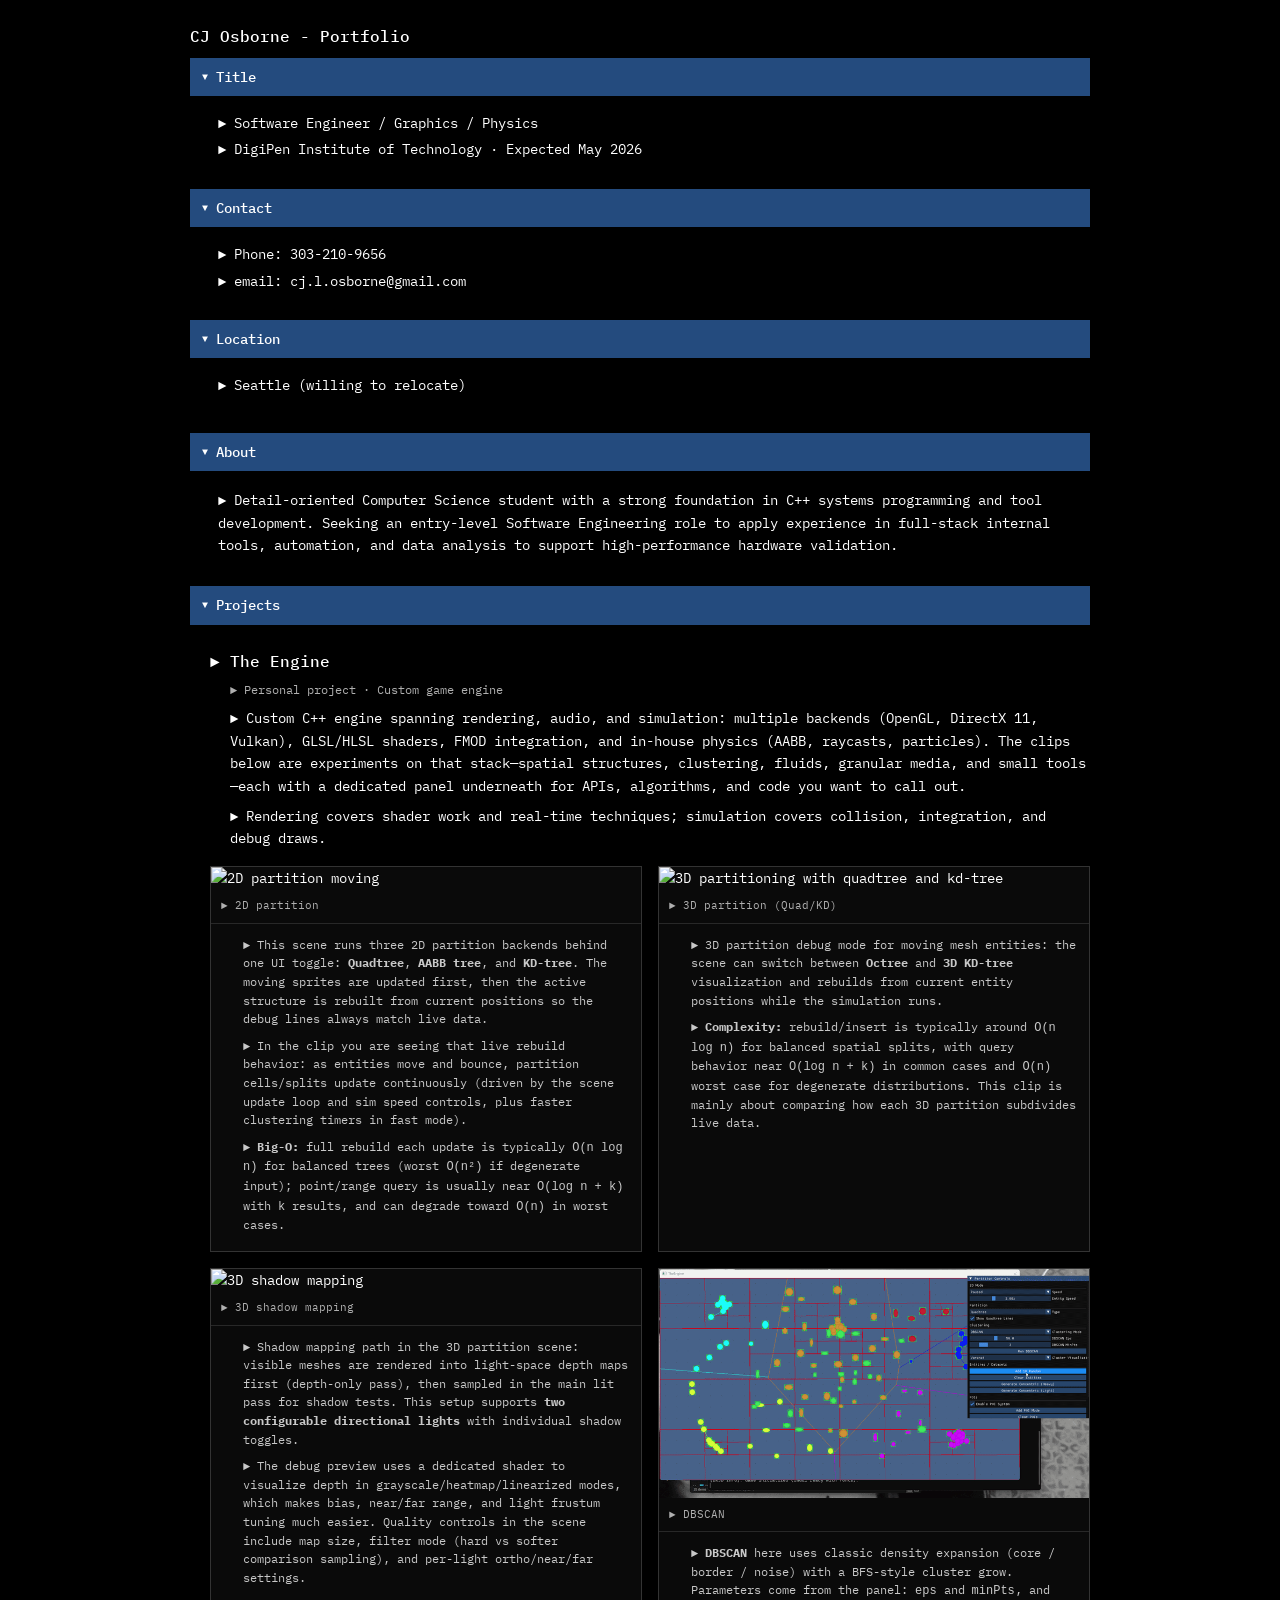
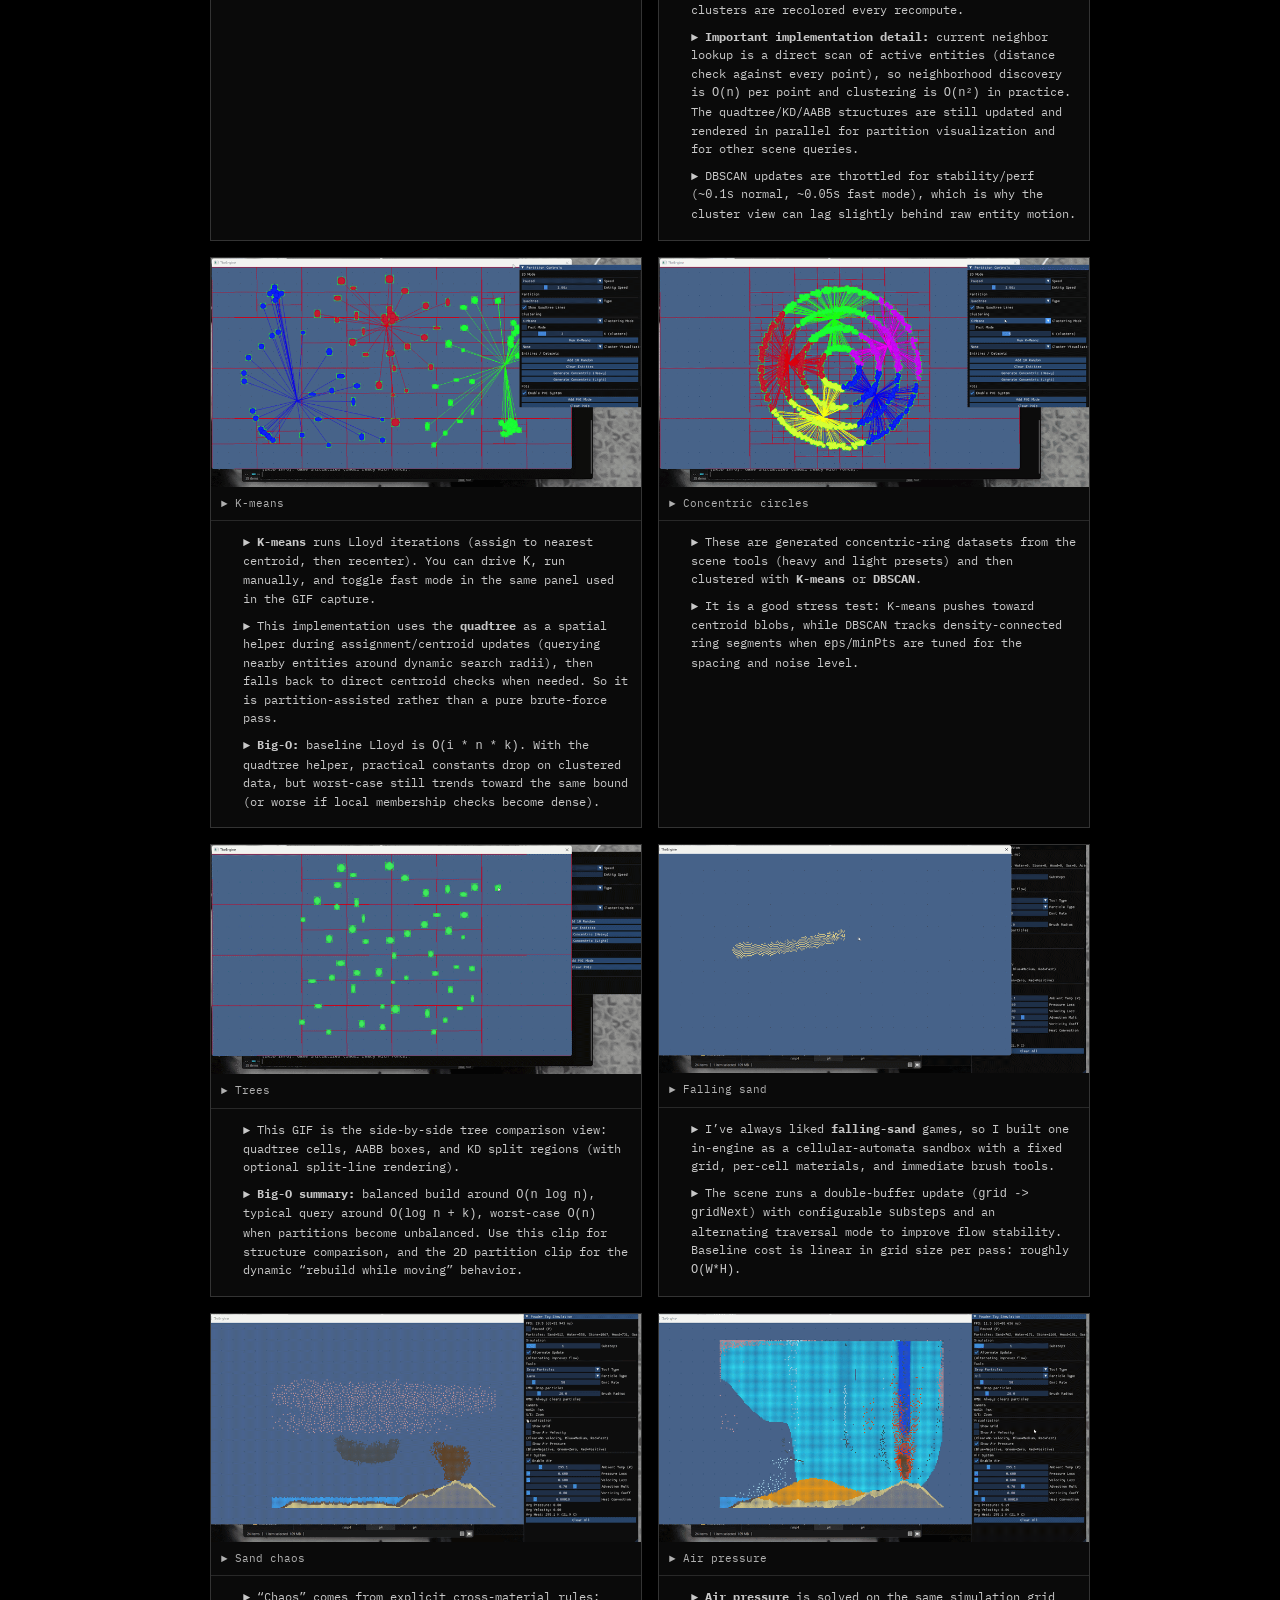
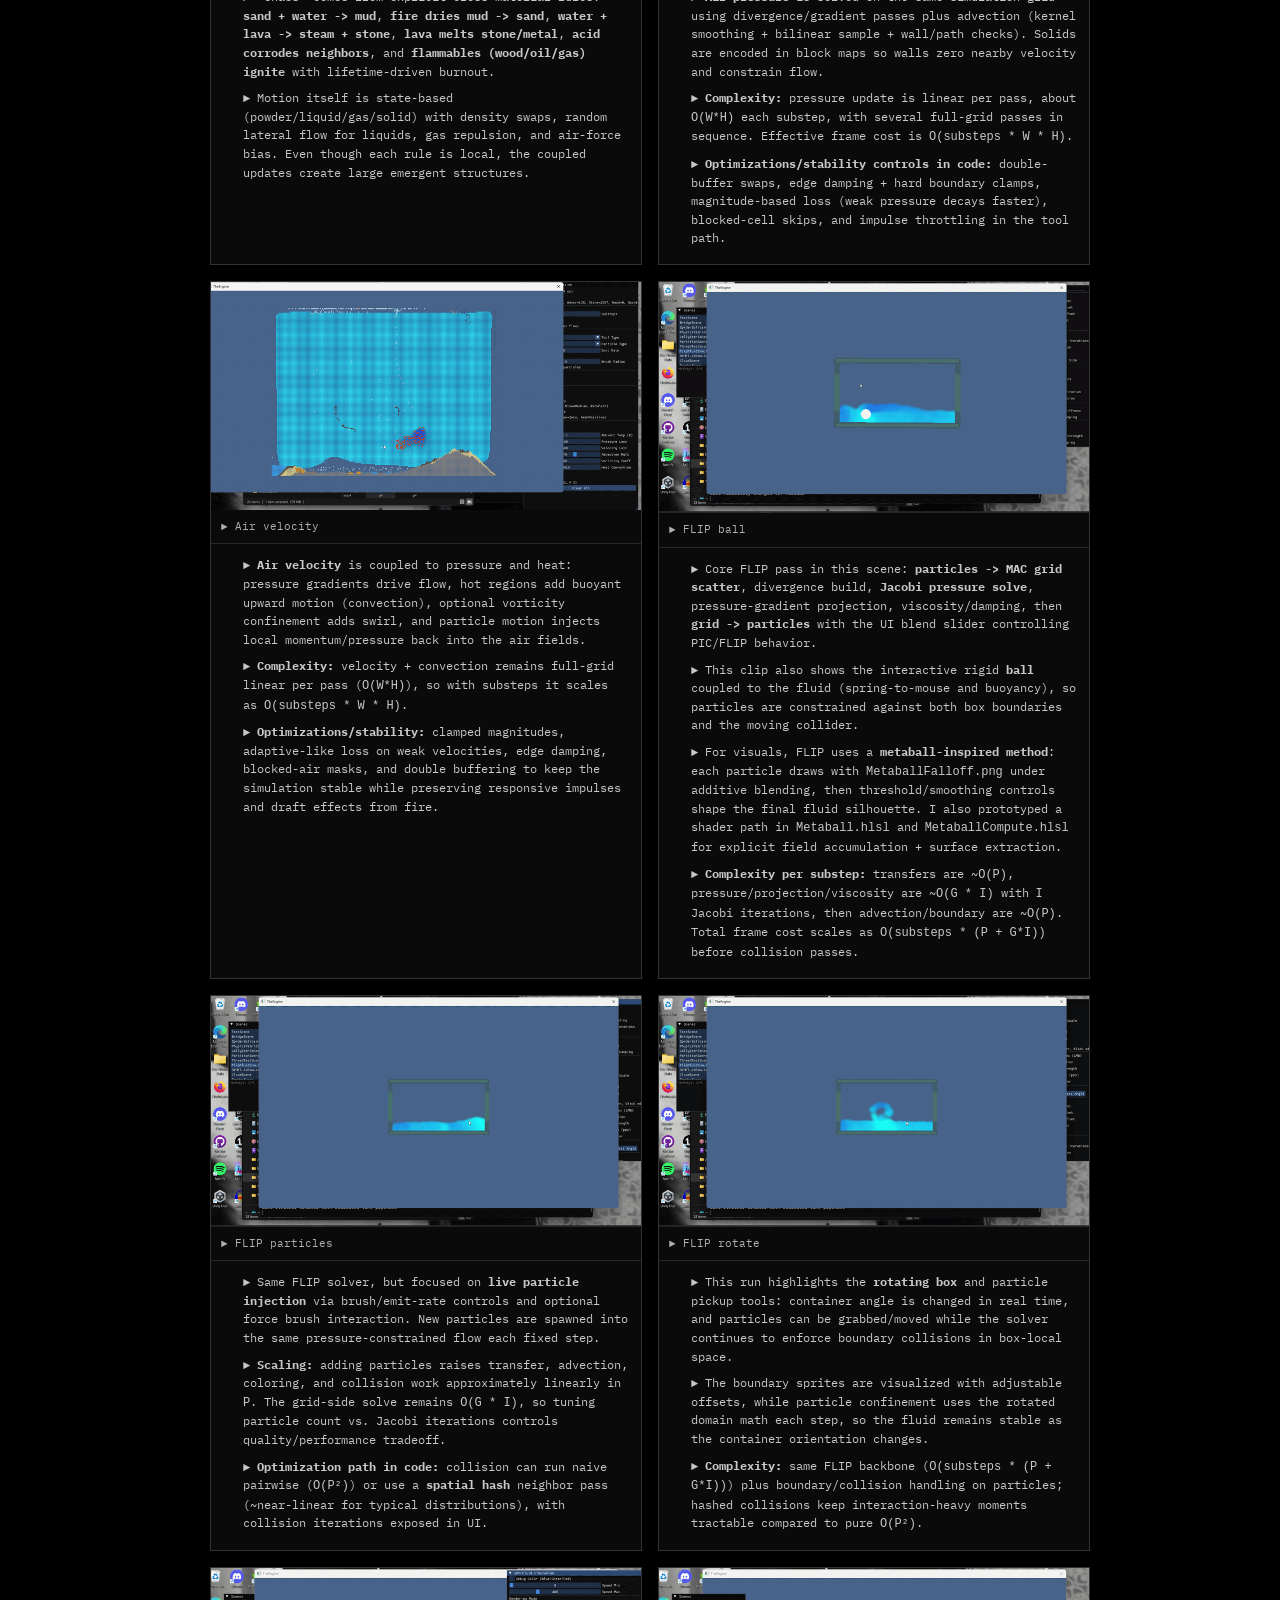
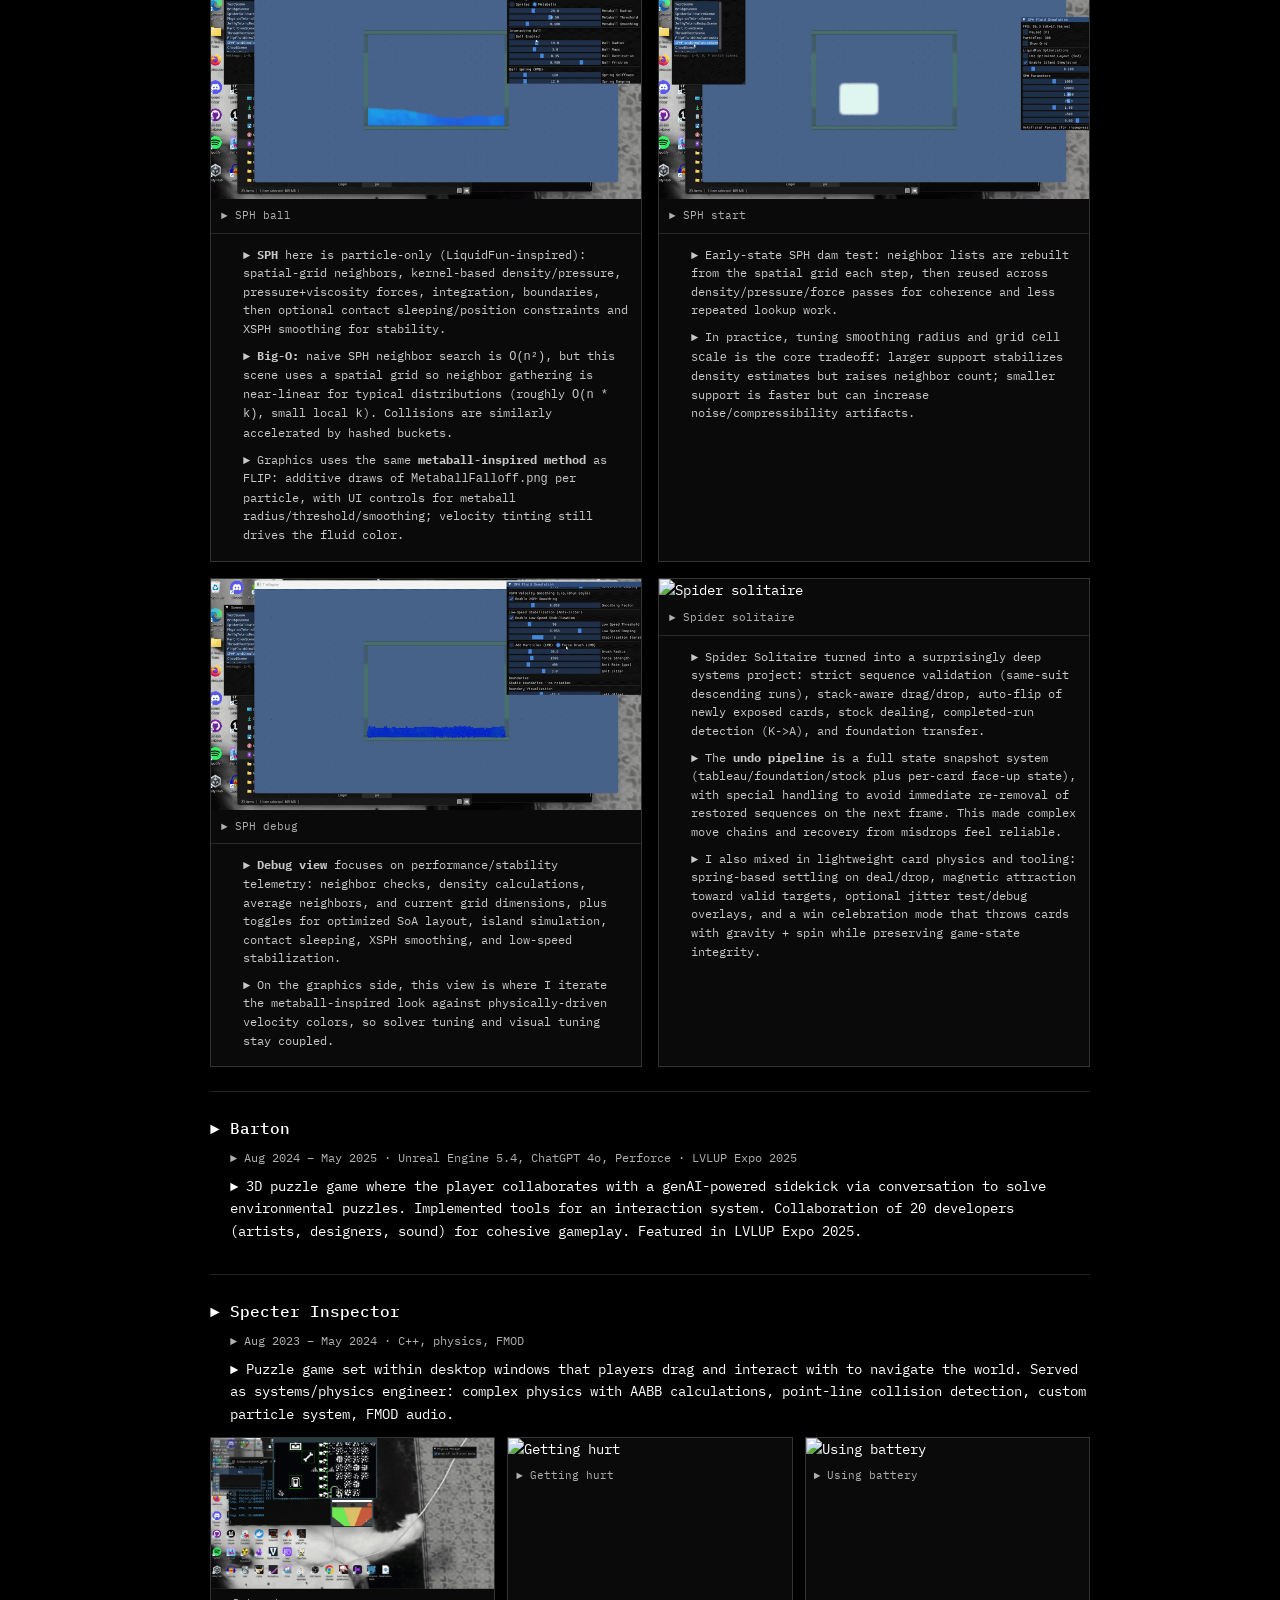
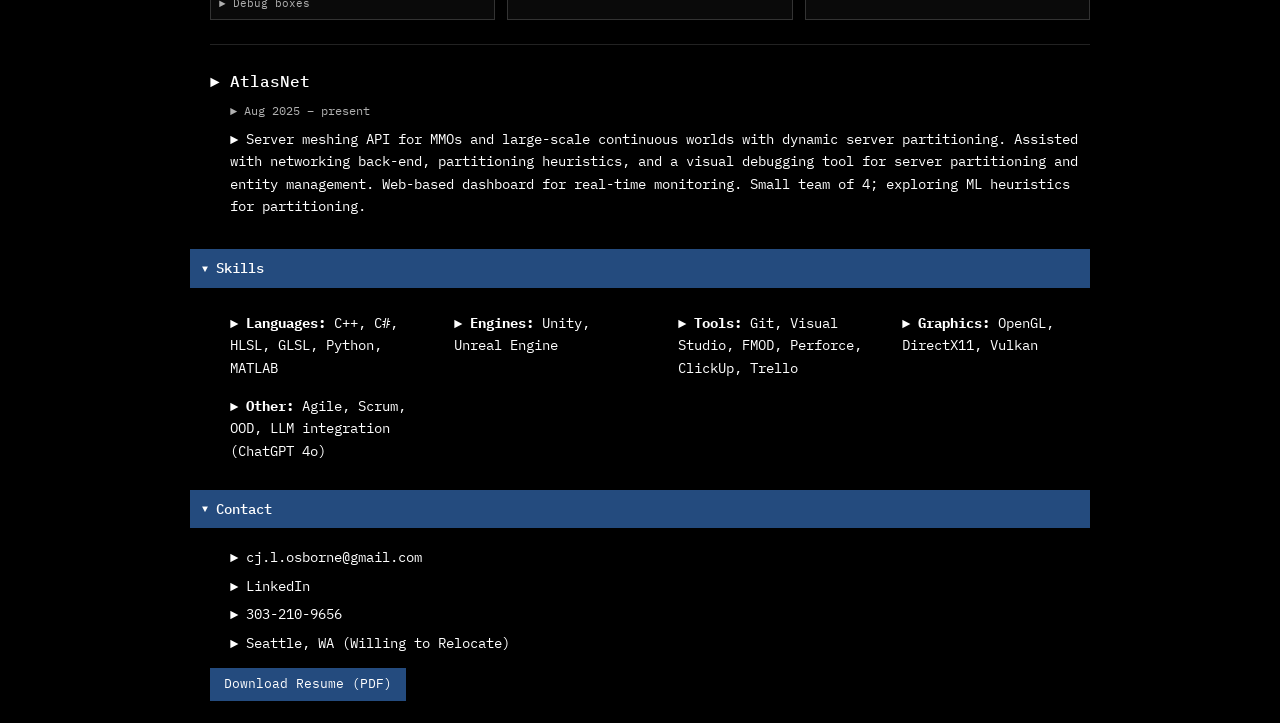
==== commit b205f6de: "adding 3d scene details" ====
--- a/index.html
+++ b/index.html
@@ -1,620 +1,640 @@
-<!DOCTYPE html>
-<html lang="en">
-<head>
-  <meta charset="UTF-8" />
-  <meta name="viewport" content="width=device-width, initial-scale=1.0" />
-  <title>CJ Osborne // Software Engineer</title>
-  <link rel="preconnect" href="https://fonts.googleapis.com" />
-  <link rel="preconnect" href="https://fonts.gstatic.com" crossorigin />
-  <link href="https://fonts.googleapis.com/css2?family=IBM+Plex+Mono:wght@400;500;600&display=swap" rel="stylesheet" />
-  <style>
-    :root {
-      --terminal-bg: #000000;
-      --terminal-text: #ffffff;
-      --terminal-header: #244B7E;
-      --terminal-header-hover: #2d5a94;
-    }
-
-    * {
-      box-sizing: border-box;
-    }
-
-    body {
-      margin: 0;
-      padding: 24px;
-      background: var(--terminal-bg);
-      color: var(--terminal-text);
-      font-family: 'IBM Plex Mono', 'Consolas', 'Monaco', monospace;
-      font-size: 14px;
-      line-height: 1.6;
-      min-height: 100vh;
-    }
-
-    .card {
-      max-width: 900px;
-      margin: 0 auto;
-    }
-
-    .card-title {
-      color: var(--terminal-text);
-      font-size: 1rem;
-      font-weight: 500;
-      margin: 0 0 16px;
-      padding: 0;
-    }
-
-    .section {
-      margin-bottom: 12px;
-    }
-
-    .section-header {
-      background: var(--terminal-header);
-      padding: 8px 12px;
-      font-weight: 500;
-      cursor: pointer;
-      user-select: none;
-      display: flex;
-      align-items: center;
-      gap: 8px;
-    }
-
-    .section-header:hover {
-      background: var(--terminal-header-hover);
-    }
-
-    .section-header::before {
-      content: '▼';
-      font-size: 10px;
-      transition: transform 0.2s;
-      color: var(--terminal-text);
-    }
-
-    .section.collapsed .section-header::before {
-      content: '►';
-    }
-
-    .section-body {
-      padding: 12px 0 12px 20px;
-    }
-
-    .section.collapsed .section-body {
-      display: none;
-    }
-
-    .section-line {
-      margin: 6px 0;
-      padding-left: 8px;
-    }
-
-    .section-line::before {
-      content: '► ';
-      color: var(--terminal-text);
-    }
-
-    .hero {
-      margin-bottom: 20px;
-    }
-
-    .hero .card-title {
-      margin-bottom: 8px;
-    }
-
-    .hero .section-line {
-      margin: 4px 0;
-    }
-
-    h1, h2 {
-      font-family: inherit;
-      font-weight: 500;
-      margin: 0 0 8px;
-      color: var(--terminal-text);
-      font-size: 1.1rem;
-    }
-
-    a {
-      color: var(--terminal-text);
-      text-decoration: none;
-    }
-
-    a:hover {
-      text-decoration: underline;
-    }
-
-    .terminal-btn {
-      display: inline-block;
-      padding: 6px 14px;
-      background: var(--terminal-header);
-      color: var(--terminal-text);
-      border: none;
-      font-family: inherit;
-      font-size: 13px;
-      cursor: pointer;
-      margin: 8px 8px 0 0;
-    }
-
-    .terminal-btn:hover {
-      background: var(--terminal-header-hover);
-    }
-
-    .project-block {
-      margin-bottom: 24px;
-      padding-bottom: 24px;
-      border-bottom: 1px solid #222;
-    }
-
-    .project-block:last-child {
-      border-bottom: none;
-      margin-bottom: 0;
-      padding-bottom: 0;
-    }
-
-    .project-block h2 {
-      font-size: 1rem;
-      margin: 12px 0 6px;
-      color: var(--terminal-text);
-    }
-
-    .project-block h2::before {
-      content: '► ';
-    }
-
-    .project-meta {
-      color: #b0b0b0;
-      font-size: 12px;
-      margin-bottom: 8px;
-      padding-left: 20px;
-    }
-
-    .project-meta::before {
-      content: '► ';
-    }
-
-    .project-block p {
-      margin: 0 0 8px;
-      padding-left: 20px;
-    }
-
-    .project-block p::before {
-      content: '► ';
-    }
-
-    .gallery {
-      display: grid;
-      grid-template-columns: repeat(auto-fill, minmax(280px, 1fr));
-      gap: 12px;
-      margin-top: 12px;
-    }
-
-    .gallery-item {
-      border: 1px solid #333;
-      background: #0a0a0a;
-      overflow: hidden;
-    }
-
-    .gallery-item img {
-      width: 100%;
-      height: auto;
-      display: block;
-    }
-
-    .gallery-item span {
-      display: block;
-      padding: 6px 8px;
-      font-size: 11px;
-      color: #b0b0b0;
-    }
-
-    .gallery-item span::before {
-      content: '► ';
-    }
-
-    .skills-grid {
-      display: grid;
-      grid-template-columns: repeat(auto-fill, minmax(200px, 1fr));
-      gap: 8px 16px;
-      margin-top: 8px;
-    }
-
-    .skills-grid span {
-      padding: 4px 0;
-      padding-left: 20px;
-      color: var(--terminal-text);
-    }
-
-    .skills-grid span::before {
-      content: '► ';
-    }
-
-    .contact-list {
-      list-style: none;
-      padding: 0;
-      margin: 0;
-    }
-
-    .contact-list li {
-      margin: 6px 0;
-      padding-left: 20px;
-    }
-
-    .contact-list li::before {
-      content: '► ';
-    }
-
-    .contact-list a {
-      display: inline;
-    }
-
-    .gif-showcase {
-      display: flex;
-      flex-wrap: wrap;
-      gap: 12px;
-      margin-top: 12px;
-    }
-
-    .gif-showcase .gallery-item {
-      flex: 1 1 200px;
-      max-width: 320px;
-    }
-
-    /* The Engine: room under each asset for notes + code */
-    .engine-gallery {
-      display: grid;
-      grid-template-columns: repeat(auto-fill, minmax(300px, 1fr));
-      gap: 16px;
-      margin-top: 16px;
-    }
-
-    .engine-item {
-      border: 1px solid #333;
-      background: #0a0a0a;
-      display: flex;
-      flex-direction: column;
-      overflow: hidden;
-    }
-
-    .engine-media img {
-      width: 100%;
-      height: auto;
-      display: block;
-      vertical-align: top;
-    }
-
-    .engine-media span {
-      display: block;
-      padding: 8px 10px;
-      font-size: 11px;
-      color: #b0b0b0;
-    }
-
-    .engine-media span::before {
-      content: '► ';
-    }
-
-    .engine-notes {
-      flex: 1;
-      min-height: 160px;
-      padding: 12px 12px 16px;
-      border-top: 1px solid #282828;
-      font-size: 12px;
-      line-height: 1.55;
-      color: #c8c8c8;
-    }
-
-    .engine-notes:empty::before {
-      content: '/* Add explanation or code snippets below */';
-      color: #555;
-      font-style: italic;
-    }
-
-    .engine-notes pre {
-      margin: 0 0 10px;
-      padding: 10px;
-      background: #0f0f0f;
-      border: 1px solid #333;
-      overflow-x: auto;
-      font-size: 11px;
-      line-height: 1.45;
-      white-space: pre;
-    }
-
-    .engine-notes pre:last-child {
-      margin-bottom: 0;
-    }
-
-    .engine-notes p {
-      margin: 0 0 8px;
-    }
-
-    .engine-notes p:last-child {
-      margin-bottom: 0;
-    }
-  </style>
-</head>
-<body>
-
-  <div class="card">
-    <div class="hero">
-      <p class="card-title">CJ Osborne - Portfolio</p>
-      <div class="section">
-        <div class="section-header">Title</div>
-        <div class="section-body">
-          <p class="section-line">Software Engineer / Graphics / Physics</p>
-          <p class="section-line">DigiPen Institute of Technology · Expected May 2026</p>
-        </div>
-      </div>
-      <div class="section">
-        <div class="section-header">Contact</div>
-        <div class="section-body">
-          <p class="section-line">Phone: 303-210-9656</p>
-          <p class="section-line">email: <a href="mailto:cj.l.osborne@gmail.com">cj.l.osborne@gmail.com</a></p>
-        </div>
-      </div>
-      <div class="section">
-        <div class="section-header">Location</div>
-        <div class="section-body">
-          <p class="section-line">Seattle (willing to relocate)</p>
-        </div>
-      </div>
-    </div>
-
-    <div class="section">
-      <div class="section-header">About</div>
-      <div class="section-body">
-        <p class="section-line">Detail-oriented Computer Science student with a strong foundation in C++ systems programming and tool development. Seeking an entry-level Software Engineering role to apply experience in full-stack internal tools, automation, and data analysis to support high-performance hardware validation.</p>
-      </div>
-    </div>
-
-    <div class="section">
-      <div class="section-header">Projects</div>
-      <div class="section-body">
-
-      <div class="project-block">
-        <h2>The Engine</h2>
-        <p class="project-meta">Personal project · Custom game engine</p>
-        <p>Custom C++ engine spanning rendering, audio, and simulation: multiple backends (OpenGL, DirectX 11, Vulkan), GLSL/HLSL shaders, FMOD integration, and in-house physics (AABB, raycasts, particles). The clips below are experiments on that stack—spatial structures, clustering, fluids, granular media, and small tools—each with a dedicated panel underneath for APIs, algorithms, and code you want to call out.</p>
-        <p>Rendering covers shader work and real-time techniques; simulation covers collision, integration, and debug draws.</p>
-        <div class="engine-gallery">
-          <div class="engine-item">
-            <div class="engine-media">
-              <img src="assets/TheEngine/2DpartitionMoving.gif" alt="2D partition moving" />
-              <span>2D partition</span>
-            </div>
-            <div class="engine-notes">
-              <p>This scene runs three 2D partition backends behind one UI toggle: <strong>Quadtree</strong>, <strong>AABB tree</strong>, and <strong>KD-tree</strong>. The moving sprites are updated first, then the active structure is rebuilt from current positions so the debug lines always match live data.</p>
-              <p>In the clip you are seeing that live rebuild behavior: as entities move and bounce, partition cells/splits update continuously (driven by the scene update loop and sim speed controls, plus faster clustering timers in fast mode).</p>
-              <p><strong>Big-O:</strong> full rebuild each update is typically <code>O(n log n)</code> for balanced trees (worst <code>O(n²)</code> if degenerate input); point/range query is usually near <code>O(log n + k)</code> with <code>k</code> results, and can degrade toward <code>O(n)</code> in worst cases.</p>
-            </div>
-          </div>
-          <div class="engine-item">
-            <div class="engine-media">
-              <img src="assets/TheEngine/DBSCAN.gif" alt="DBSCAN" />
-              <span>DBSCAN</span>
-            </div>
-            <div class="engine-notes">
-              <p><strong>DBSCAN</strong> here uses classic density expansion (core / border / noise) with a BFS-style cluster grow. Parameters come from the panel: <code>eps</code> and <code>minPts</code>, and clusters are recolored every recompute.</p>
-              <p><strong>Important implementation detail:</strong> current neighbor lookup is a direct scan of active entities (distance check against every point), so neighborhood discovery is <code>O(n)</code> per point and clustering is <code>O(n²)</code> in practice. The quadtree/KD/AABB structures are still updated and rendered in parallel for partition visualization and for other scene queries.</p>
-              <p>DBSCAN updates are throttled for stability/perf (<code>~0.1s</code> normal, <code>~0.05s</code> fast mode), which is why the cluster view can lag slightly behind raw entity motion.</p>
-            </div>
-          </div>
-          <div class="engine-item">
-            <div class="engine-media">
-              <img src="assets/TheEngine/kmeans.gif" alt="K-means" />
-              <span>K-means</span>
-            </div>
-            <div class="engine-notes">
-              <p><strong>K-means</strong> runs Lloyd iterations (assign to nearest centroid, then recenter). You can drive <code>K</code>, run manually, and toggle fast mode in the same panel used in the GIF capture.</p>
-              <p>This implementation uses the <strong>quadtree</strong> as a spatial helper during assignment/centroid updates (querying nearby entities around dynamic search radii), then falls back to direct centroid checks when needed. So it is partition-assisted rather than a pure brute-force pass.</p>
-              <p><strong>Big-O:</strong> baseline Lloyd is <code>O(i * n * k)</code>. With the quadtree helper, practical constants drop on clustered data, but worst-case still trends toward the same bound (or worse if local membership checks become dense).</p>
-            </div>
-          </div>
-          <div class="engine-item">
-            <div class="engine-media">
-              <img src="assets/TheEngine/concentricCircles.gif" alt="Concentric circles" />
-              <span>Concentric circles</span>
-            </div>
-            <div class="engine-notes">
-              <p>These are generated concentric-ring datasets from the scene tools (heavy and light presets) and then clustered with <strong>K-means</strong> or <strong>DBSCAN</strong>.</p>
-              <p>It is a good stress test: K-means pushes toward centroid blobs, while DBSCAN tracks density-connected ring segments when <code>eps</code>/<code>minPts</code> are tuned for the spacing and noise level.</p>
-            </div>
-          </div>
-          <div class="engine-item">
-            <div class="engine-media">
-              <img src="assets/TheEngine/DifferentTrees.gif" alt="Different trees" />
-              <span>Trees</span>
-            </div>
-            <div class="engine-notes">
-              <p>This GIF is the side-by-side tree comparison view: quadtree cells, AABB boxes, and KD split regions (with optional split-line rendering).</p>
-              <p><strong>Big-O summary:</strong> balanced build around <code>O(n log n)</code>, typical query around <code>O(log n + k)</code>, worst-case <code>O(n)</code> when partitions become unbalanced. Use this clip for structure comparison, and the 2D partition clip for the dynamic “rebuild while moving” behavior.</p>
-            </div>
-          </div>
-          <div class="engine-item">
-            <div class="engine-media">
-              <img src="assets/TheEngine/fallingSandStart.gif" alt="Falling sand start" />
-              <span>Falling sand</span>
-            </div>
-            <div class="engine-notes">
-              <p>I’ve always liked <strong>falling-sand</strong> games, so I built one in-engine as a cellular-automata sandbox with a fixed grid, per-cell materials, and immediate brush tools.</p>
-              <p>The scene runs a double-buffer update (<code>grid -> gridNext</code>) with configurable <code>substeps</code> and an alternating traversal mode to improve flow stability. Baseline cost is linear in grid size per pass: roughly <code>O(W*H)</code>.</p>
-            </div>
-          </div>
-          <div class="engine-item">
-            <div class="engine-media">
-              <img src="assets/TheEngine/fallingSandChaos.gif" alt="Falling sand chaos" />
-              <span>Sand chaos</span>
-            </div>
-            <div class="engine-notes">
-              <p>“Chaos” comes from explicit cross-material rules: <strong>sand + water -> mud</strong>, <strong>fire dries mud -> sand</strong>, <strong>water + lava -> steam + stone</strong>, <strong>lava melts stone/metal</strong>, <strong>acid corrodes neighbors</strong>, and <strong>flammables (wood/oil/gas) ignite</strong> with lifetime-driven burnout.</p>
-              <p>Motion itself is state-based (powder/liquid/gas/solid) with density swaps, random lateral flow for liquids, gas repulsion, and air-force bias. Even though each rule is local, the coupled updates create large emergent structures.</p>
-            </div>
-          </div>
-          <div class="engine-item">
-            <div class="engine-media">
-              <img src="assets/TheEngine/fallingSandAirPressure.gif" alt="Falling sand air pressure" />
-              <span>Air pressure</span>
-            </div>
-            <div class="engine-notes">
-              <p><strong>Air pressure</strong> is solved on the same simulation grid using divergence/gradient passes plus advection (kernel smoothing + bilinear sample + wall/path checks). Solids are encoded in block maps so walls zero nearby velocity and constrain flow.</p>
-              <p><strong>Complexity:</strong> pressure update is linear per pass, about <code>O(W*H)</code> each substep, with several full-grid passes in sequence. Effective frame cost is <code>O(substeps * W * H)</code>.</p>
-              <p><strong>Optimizations/stability controls in code:</strong> double-buffer swaps, edge damping + hard boundary clamps, magnitude-based loss (weak pressure decays faster), blocked-cell skips, and impulse throttling in the tool path.</p>
-            </div>
-          </div>
-          <div class="engine-item">
-            <div class="engine-media">
-              <img src="assets/TheEngine/fallingSandAirVelocity.gif" alt="Falling sand air velocity" />
-              <span>Air velocity</span>
-            </div>
-            <div class="engine-notes">
-              <p><strong>Air velocity</strong> is coupled to pressure and heat: pressure gradients drive flow, hot regions add buoyant upward motion (convection), optional vorticity confinement adds swirl, and particle motion injects local momentum/pressure back into the air fields.</p>
-              <p><strong>Complexity:</strong> velocity + convection remains full-grid linear per pass (<code>O(W*H)</code>), so with substeps it scales as <code>O(substeps * W * H)</code>.</p>
-              <p><strong>Optimizations/stability:</strong> clamped magnitudes, adaptive-like loss on weak velocities, edge damping, blocked-air masks, and double buffering to keep the simulation stable while preserving responsive impulses and draft effects from fire.</p>
-            </div>
-          </div>
-          <div class="engine-item">
-            <div class="engine-media">
-              <img src="assets/TheEngine/flip-Ball.gif" alt="FLIP ball" />
-              <span>FLIP ball</span>
-            </div>
-            <div class="engine-notes">
-              <p>Core FLIP pass in this scene: <strong>particles -> MAC grid scatter</strong>, divergence build, <strong>Jacobi pressure solve</strong>, pressure-gradient projection, viscosity/damping, then <strong>grid -> particles</strong> with the UI blend slider controlling PIC/FLIP behavior.</p>
-              <p>This clip also shows the interactive rigid <strong>ball</strong> coupled to the fluid (spring-to-mouse and buoyancy), so particles are constrained against both box boundaries and the moving collider.</p>
-              <p>For visuals, FLIP uses a <strong>metaball-inspired method</strong>: each particle draws with <code>MetaballFalloff.png</code> under additive blending, then threshold/smoothing controls shape the final fluid silhouette. I also prototyped a shader path in <code>Metaball.hlsl</code> and <code>MetaballCompute.hlsl</code> for explicit field accumulation + surface extraction.</p>
-              <p><strong>Complexity per substep:</strong> transfers are ~<code>O(P)</code>, pressure/projection/viscosity are ~<code>O(G * I)</code> with <code>I</code> Jacobi iterations, then advection/boundary are ~<code>O(P)</code>. Total frame cost scales as <code>O(substeps * (P + G*I))</code> before collision passes.</p>
-            </div>
-          </div>
-          <div class="engine-item">
-            <div class="engine-media">
-              <img src="assets/TheEngine/flip-addingParticles.gif" alt="FLIP adding particles" />
-              <span>FLIP particles</span>
-            </div>
-            <div class="engine-notes">
-              <p>Same FLIP solver, but focused on <strong>live particle injection</strong> via brush/emit-rate controls and optional force brush interaction. New particles are spawned into the same pressure-constrained flow each fixed step.</p>
-              <p><strong>Scaling:</strong> adding particles raises transfer, advection, coloring, and collision work approximately linearly in <code>P</code>. The grid-side solve remains <code>O(G * I)</code>, so tuning particle count vs. Jacobi iterations controls quality/performance tradeoff.</p>
-              <p><strong>Optimization path in code:</strong> collision can run naive pairwise (<code>O(P²)</code>) or use a <strong>spatial hash</strong> neighbor pass (~near-linear for typical distributions), with collision iterations exposed in UI.</p>
-            </div>
-          </div>
-          <div class="engine-item">
-            <div class="engine-media">
-              <img src="assets/TheEngine/flip-rotatingAndPickingUp.gif" alt="FLIP rotating" />
-              <span>FLIP rotate</span>
-            </div>
-            <div class="engine-notes">
-              <p>This run highlights the <strong>rotating box</strong> and particle pickup tools: container angle is changed in real time, and particles can be grabbed/moved while the solver continues to enforce boundary collisions in box-local space.</p>
-              <p>The boundary sprites are visualized with adjustable offsets, while particle confinement uses the rotated domain math each step, so the fluid remains stable as the container orientation changes.</p>
-              <p><strong>Complexity:</strong> same FLIP backbone (<code>O(substeps * (P + G*I))</code>) plus boundary/collision handling on particles; hashed collisions keep interaction-heavy moments tractable compared to pure <code>O(P²)</code>.</p>
-            </div>
-          </div>
-          <div class="engine-item">
-            <div class="engine-media">
-              <img src="assets/TheEngine/sph-ball.gif" alt="SPH ball" />
-              <span>SPH ball</span>
-            </div>
-            <div class="engine-notes">
-              <p><strong>SPH</strong> here is particle-only (LiquidFun-inspired): spatial-grid neighbors, kernel-based density/pressure, pressure+viscosity forces, integration, boundaries, then optional contact sleeping/position constraints and XSPH smoothing for stability.</p>
-              <p><strong>Big-O:</strong> naive SPH neighbor search is <code>O(n²)</code>, but this scene uses a spatial grid so neighbor gathering is near-linear for typical distributions (roughly <code>O(n * k)</code>, small local <code>k</code>). Collisions are similarly accelerated by hashed buckets.</p>
-              <p>Graphics uses the same <strong>metaball-inspired method</strong> as FLIP: additive draws of <code>MetaballFalloff.png</code> per particle, with UI controls for metaball radius/threshold/smoothing; velocity tinting still drives the fluid color.</p>
-            </div>
-          </div>
-          <div class="engine-item">
-            <div class="engine-media">
-              <img src="assets/TheEngine/sph-start.gif" alt="SPH start" />
-              <span>SPH start</span>
-            </div>
-            <div class="engine-notes">
-              <p>Early-state SPH dam test: neighbor lists are rebuilt from the spatial grid each step, then reused across density/pressure/force passes for coherence and less repeated lookup work.</p>
-              <p>In practice, tuning <code>smoothing radius</code> and <code>grid cell scale</code> is the core tradeoff: larger support stabilizes density estimates but raises neighbor count; smaller support is faster but can increase noise/compressibility artifacts.</p>
-            </div>
-          </div>
-          <div class="engine-item">
-            <div class="engine-media">
-              <img src="assets/TheEngine/sph-debug.gif" alt="SPH debug" />
-              <span>SPH debug</span>
-            </div>
-            <div class="engine-notes">
-              <p><strong>Debug view</strong> focuses on performance/stability telemetry: neighbor checks, density calculations, average neighbors, and current grid dimensions, plus toggles for optimized SoA layout, island simulation, contact sleeping, XSPH smoothing, and low-speed stabilization.</p>
-              <p>On the graphics side, this view is where I iterate the metaball-inspired look against physically-driven velocity colors, so solver tuning and visual tuning stay coupled.</p>
-            </div>
-          </div>
-          <div class="engine-item">
-            <div class="engine-media">
-              <img src="assets/TheEngine/spiderSolitaire.gif" alt="Spider solitaire" />
-              <span>Spider solitaire</span>
-            </div>
-            <div class="engine-notes">
-              <p>Spider Solitaire turned into a surprisingly deep systems project: strict sequence validation (same-suit descending runs), stack-aware drag/drop, auto-flip of newly exposed cards, stock dealing, completed-run detection (K->A), and foundation transfer.</p>
-              <p>The <strong>undo pipeline</strong> is a full state snapshot system (tableau/foundation/stock plus per-card face-up state), with special handling to avoid immediate re-removal of restored sequences on the next frame. This made complex move chains and recovery from misdrops feel reliable.</p>
-              <p>I also mixed in lightweight card physics and tooling: spring-based settling on deal/drop, magnetic attraction toward valid targets, optional jitter test/debug overlays, and a win celebration mode that throws cards with gravity + spin while preserving game-state integrity.</p>
-            </div>
-          </div>
-        </div>
-      </div>
-
-      <div class="project-block">
-        <h2>Barton</h2>
-        <p class="project-meta">Aug 2024 – May 2025 · Unreal Engine 5.4, ChatGPT 4o, Perforce · LVLUP Expo 2025</p>
-        <p>3D puzzle game where the player collaborates with a genAI-powered sidekick via conversation to solve environmental puzzles. Implemented tools for an interaction system. Collaboration of 20 developers (artists, designers, sound) for cohesive gameplay. Featured in LVLUP Expo 2025.</p>
-      </div>
-
-      <div class="project-block">
-        <h2>Specter Inspector</h2>
-        <p class="project-meta">Aug 2023 – May 2024 · C++, physics, FMOD</p>
-        <p>Puzzle game set within desktop windows that players drag and interact with to navigate the world. Served as systems/physics engineer: complex physics with AABB calculations, point-line collision detection, custom particle system, FMOD audio.</p>
-        <div class="gif-showcase">
-          <div class="gallery-item">
-            <img src="assets/Spector Inspector/debugboxes.gif" alt="Debug boxes" />
-            <span>Debug boxes</span>
-          </div>
-          <div class="gallery-item">
-            <img src="assets/Spector Inspector/gettingHurt.gif" alt="Getting hurt" />
-            <span>Getting hurt</span>
-          </div>
-          <div class="gallery-item">
-            <img src="assets/Spector Inspector/usingBattery.gif" alt="Using battery" />
-            <span>Using battery</span>
-          </div>
-        </div>
-      </div>
-
-      <div class="project-block">
-        <h2>AtlasNet</h2>
-        <p class="project-meta">Aug 2025 – present</p>
-        <p>Server meshing API for MMOs and large-scale continuous worlds with dynamic server partitioning. Assisted with networking back-end, partitioning heuristics, and a visual debugging tool for server partitioning and entity management. Web-based dashboard for real-time monitoring. Small team of 4; exploring ML heuristics for partitioning.</p>
-      </div>
-    </div>
-    </div>
-
-    <div class="section">
-      <div class="section-header">Skills</div>
-      <div class="section-body">
-      <div class="skills-grid">
-        <span><strong>Languages:</strong> C++, C#, HLSL, GLSL, Python, MATLAB</span>
-        <span><strong>Engines:</strong> Unity, Unreal Engine</span>
-        <span><strong>Tools:</strong> Git, Visual Studio, FMOD, Perforce, ClickUp, Trello</span>
-        <span><strong>Graphics:</strong> OpenGL, DirectX11, Vulkan</span>
-        <span><strong>Other:</strong> Agile, Scrum, OOD, LLM integration (ChatGPT 4o)</span>
-      </div>
-    </div>
-  </div>
-
-    <div class="section">
-      <div class="section-header">Contact</div>
-      <div class="section-body">
-        <ul class="contact-list">
-          <li><a href="mailto:cj.l.osborne@gmail.com">cj.l.osborne@gmail.com</a></li>
-          <li><a href="https://www.linkedin.com/in/cj-osborne-083950301/" target="_blank" rel="noopener">LinkedIn</a></li>
-          <li>303-210-9656</li>
-          <li>Seattle, WA (Willing to Relocate)</li>
-        </ul>
-        <a href="assets/CJ%20Osborne%20-%20Resume.pdf" class="terminal-btn" target="_blank" rel="noopener">Download Resume (PDF)</a>
-      </div>
-    </div>
-  </div>
-
-  <script>
-    document.querySelectorAll('.section-header').forEach(bar => {
-      bar.addEventListener('click', () => {
-        bar.closest('.section').classList.toggle('collapsed');
-      });
-    });
-  </script>
-</body>
-</html>
+<!DOCTYPE html>
+<html lang="en">
+<head>
+  <meta charset="UTF-8" />
+  <meta name="viewport" content="width=device-width, initial-scale=1.0" />
+  <title>CJ Osborne // Software Engineer</title>
+  <link rel="preconnect" href="https://fonts.googleapis.com" />
+  <link rel="preconnect" href="https://fonts.gstatic.com" crossorigin />
+  <link href="https://fonts.googleapis.com/css2?family=IBM+Plex+Mono:wght@400;500;600&display=swap" rel="stylesheet" />
+  <style>
+    :root {
+      --terminal-bg: #000000;
+      --terminal-text: #ffffff;
+      --terminal-header: #244B7E;
+      --terminal-header-hover: #2d5a94;
+    }
+
+    * {
+      box-sizing: border-box;
+    }
+
+    body {
+      margin: 0;
+      padding: 24px;
+      background: var(--terminal-bg);
+      color: var(--terminal-text);
+      font-family: 'IBM Plex Mono', 'Consolas', 'Monaco', monospace;
+      font-size: 14px;
+      line-height: 1.6;
+      min-height: 100vh;
+    }
+
+    .card {
+      max-width: 900px;
+      margin: 0 auto;
+    }
+
+    .card-title {
+      color: var(--terminal-text);
+      font-size: 1rem;
+      font-weight: 500;
+      margin: 0 0 16px;
+      padding: 0;
+    }
+
+    .section {
+      margin-bottom: 12px;
+    }
+
+    .section-header {
+      background: var(--terminal-header);
+      padding: 8px 12px;
+      font-weight: 500;
+      cursor: pointer;
+      user-select: none;
+      display: flex;
+      align-items: center;
+      gap: 8px;
+    }
+
+    .section-header:hover {
+      background: var(--terminal-header-hover);
+    }
+
+    .section-header::before {
+      content: '▼';
+      font-size: 10px;
+      transition: transform 0.2s;
+      color: var(--terminal-text);
+    }
+
+    .section.collapsed .section-header::before {
+      content: '►';
+    }
+
+    .section-body {
+      padding: 12px 0 12px 20px;
+    }
+
+    .section.collapsed .section-body {
+      display: none;
+    }
+
+    .section-line {
+      margin: 6px 0;
+      padding-left: 8px;
+    }
+
+    .section-line::before {
+      content: '► ';
+      color: var(--terminal-text);
+    }
+
+    .hero {
+      margin-bottom: 20px;
+    }
+
+    .hero .card-title {
+      margin-bottom: 8px;
+    }
+
+    .hero .section-line {
+      margin: 4px 0;
+    }
+
+    h1, h2 {
+      font-family: inherit;
+      font-weight: 500;
+      margin: 0 0 8px;
+      color: var(--terminal-text);
+      font-size: 1.1rem;
+    }
+
+    a {
+      color: var(--terminal-text);
+      text-decoration: none;
+    }
+
+    a:hover {
+      text-decoration: underline;
+    }
+
+    .terminal-btn {
+      display: inline-block;
+      padding: 6px 14px;
+      background: var(--terminal-header);
+      color: var(--terminal-text);
+      border: none;
+      font-family: inherit;
+      font-size: 13px;
+      cursor: pointer;
+      margin: 8px 8px 0 0;
+    }
+
+    .terminal-btn:hover {
+      background: var(--terminal-header-hover);
+    }
+
+    .project-block {
+      margin-bottom: 24px;
+      padding-bottom: 24px;
+      border-bottom: 1px solid #222;
+    }
+
+    .project-block:last-child {
+      border-bottom: none;
+      margin-bottom: 0;
+      padding-bottom: 0;
+    }
+
+    .project-block h2 {
+      font-size: 1rem;
+      margin: 12px 0 6px;
+      color: var(--terminal-text);
+    }
+
+    .project-block h2::before {
+      content: '► ';
+    }
+
+    .project-meta {
+      color: #b0b0b0;
+      font-size: 12px;
+      margin-bottom: 8px;
+      padding-left: 20px;
+    }
+
+    .project-meta::before {
+      content: '► ';
+    }
+
+    .project-block p {
+      margin: 0 0 8px;
+      padding-left: 20px;
+    }
+
+    .project-block p::before {
+      content: '► ';
+    }
+
+    .gallery {
+      display: grid;
+      grid-template-columns: repeat(auto-fill, minmax(280px, 1fr));
+      gap: 12px;
+      margin-top: 12px;
+    }
+
+    .gallery-item {
+      border: 1px solid #333;
+      background: #0a0a0a;
+      overflow: hidden;
+    }
+
+    .gallery-item img {
+      width: 100%;
+      height: auto;
+      display: block;
+    }
+
+    .gallery-item span {
+      display: block;
+      padding: 6px 8px;
+      font-size: 11px;
+      color: #b0b0b0;
+    }
+
+    .gallery-item span::before {
+      content: '► ';
+    }
+
+    .skills-grid {
+      display: grid;
+      grid-template-columns: repeat(auto-fill, minmax(200px, 1fr));
+      gap: 8px 16px;
+      margin-top: 8px;
+    }
+
+    .skills-grid span {
+      padding: 4px 0;
+      padding-left: 20px;
+      color: var(--terminal-text);
+    }
+
+    .skills-grid span::before {
+      content: '► ';
+    }
+
+    .contact-list {
+      list-style: none;
+      padding: 0;
+      margin: 0;
+    }
+
+    .contact-list li {
+      margin: 6px 0;
+      padding-left: 20px;
+    }
+
+    .contact-list li::before {
+      content: '► ';
+    }
+
+    .contact-list a {
+      display: inline;
+    }
+
+    .gif-showcase {
+      display: flex;
+      flex-wrap: wrap;
+      gap: 12px;
+      margin-top: 12px;
+    }
+
+    .gif-showcase .gallery-item {
+      flex: 1 1 200px;
+      max-width: 320px;
+    }
+
+    /* The Engine: room under each asset for notes + code */
+    .engine-gallery {
+      display: grid;
+      grid-template-columns: repeat(auto-fill, minmax(300px, 1fr));
+      gap: 16px;
+      margin-top: 16px;
+    }
+
+    .engine-item {
+      border: 1px solid #333;
+      background: #0a0a0a;
+      display: flex;
+      flex-direction: column;
+      overflow: hidden;
+    }
+
+    .engine-media img {
+      width: 100%;
+      height: auto;
+      display: block;
+      vertical-align: top;
+    }
+
+    .engine-media span {
+      display: block;
+      padding: 8px 10px;
+      font-size: 11px;
+      color: #b0b0b0;
+    }
+
+    .engine-media span::before {
+      content: '► ';
+    }
+
+    .engine-notes {
+      flex: 1;
+      min-height: 160px;
+      padding: 12px 12px 16px;
+      border-top: 1px solid #282828;
+      font-size: 12px;
+      line-height: 1.55;
+      color: #c8c8c8;
+    }
+
+    .engine-notes:empty::before {
+      content: '/* Add explanation or code snippets below */';
+      color: #555;
+      font-style: italic;
+    }
+
+    .engine-notes pre {
+      margin: 0 0 10px;
+      padding: 10px;
+      background: #0f0f0f;
+      border: 1px solid #333;
+      overflow-x: auto;
+      font-size: 11px;
+      line-height: 1.45;
+      white-space: pre;
+    }
+
+    .engine-notes pre:last-child {
+      margin-bottom: 0;
+    }
+
+    .engine-notes p {
+      margin: 0 0 8px;
+    }
+
+    .engine-notes p:last-child {
+      margin-bottom: 0;
+    }
+  </style>
+</head>
+<body>
+
+  <div class="card">
+    <div class="hero">
+      <p class="card-title">CJ Osborne - Portfolio</p>
+      <div class="section">
+        <div class="section-header">Title</div>
+        <div class="section-body">
+          <p class="section-line">Software Engineer / Graphics / Physics</p>
+          <p class="section-line">DigiPen Institute of Technology · Expected May 2026</p>
+        </div>
+      </div>
+      <div class="section">
+        <div class="section-header">Contact</div>
+        <div class="section-body">
+          <p class="section-line">Phone: 303-210-9656</p>
+          <p class="section-line">email: <a href="mailto:cj.l.osborne@gmail.com">cj.l.osborne@gmail.com</a></p>
+        </div>
+      </div>
+      <div class="section">
+        <div class="section-header">Location</div>
+        <div class="section-body">
+          <p class="section-line">Seattle (willing to relocate)</p>
+        </div>
+      </div>
+    </div>
+
+    <div class="section">
+      <div class="section-header">About</div>
+      <div class="section-body">
+        <p class="section-line">Detail-oriented Computer Science student with a strong foundation in C++ systems programming and tool development. Seeking an entry-level Software Engineering role to apply experience in full-stack internal tools, automation, and data analysis to support high-performance hardware validation.</p>
+      </div>
+    </div>
+
+    <div class="section">
+      <div class="section-header">Projects</div>
+      <div class="section-body">
+
+      <div class="project-block">
+        <h2>The Engine</h2>
+        <p class="project-meta">Personal project · Custom game engine</p>
+        <p>Custom C++ engine spanning rendering, audio, and simulation: multiple backends (OpenGL, DirectX 11, Vulkan), GLSL/HLSL shaders, FMOD integration, and in-house physics (AABB, raycasts, particles). The clips below are experiments on that stack—spatial structures, clustering, fluids, granular media, and small tools—each with a dedicated panel underneath for APIs, algorithms, and code you want to call out.</p>
+        <p>Rendering covers shader work and real-time techniques; simulation covers collision, integration, and debug draws.</p>
+        <div class="engine-gallery">
+          <div class="engine-item">
+            <div class="engine-media">
+              <img src="assets/TheEngine/2DpartitionMoving.gif" alt="2D partition moving" />
+              <span>2D partition</span>
+            </div>
+            <div class="engine-notes">
+              <p>This scene runs three 2D partition backends behind one UI toggle: <strong>Quadtree</strong>, <strong>AABB tree</strong>, and <strong>KD-tree</strong>. The moving sprites are updated first, then the active structure is rebuilt from current positions so the debug lines always match live data.</p>
+              <p>In the clip you are seeing that live rebuild behavior: as entities move and bounce, partition cells/splits update continuously (driven by the scene update loop and sim speed controls, plus faster clustering timers in fast mode).</p>
+              <p><strong>Big-O:</strong> full rebuild each update is typically <code>O(n log n)</code> for balanced trees (worst <code>O(n²)</code> if degenerate input); point/range query is usually near <code>O(log n + k)</code> with <code>k</code> results, and can degrade toward <code>O(n)</code> in worst cases.</p>
+            </div>
+          </div>
+          <div class="engine-item">
+            <div class="engine-media">
+              <img src="assets/TheEngine/Partition3DQuadAndKD.gif" alt="3D partitioning with quadtree and kd-tree" />
+              <span>3D partition (Quad/KD)</span>
+            </div>
+            <div class="engine-notes">
+              <p>3D partition debug mode for moving mesh entities: the scene can switch between <strong>Octree</strong> and <strong>3D KD-tree</strong> visualization and rebuilds from current entity positions while the simulation runs.</p>
+              <p><strong>Complexity:</strong> rebuild/insert is typically around <code>O(n log n)</code> for balanced spatial splits, with query behavior near <code>O(log n + k)</code> in common cases and <code>O(n)</code> worst case for degenerate distributions. This clip is mainly about comparing how each 3D partition subdivides live data.</p>
+            </div>
+          </div>
+          <div class="engine-item">
+            <div class="engine-media">
+              <img src="assets/TheEngine/shadowmapping3D.gif" alt="3D shadow mapping" />
+              <span>3D shadow mapping</span>
+            </div>
+            <div class="engine-notes">
+              <p>Shadow mapping path in the 3D partition scene: visible meshes are rendered into light-space depth maps first (depth-only pass), then sampled in the main lit pass for shadow tests. This setup supports <strong>two configurable directional lights</strong> with individual shadow toggles.</p>
+              <p>The debug preview uses a dedicated shader to visualize depth in grayscale/heatmap/linearized modes, which makes bias, near/far range, and light frustum tuning much easier. Quality controls in the scene include map size, filter mode (hard vs softer comparison sampling), and per-light ortho/near/far settings.</p>
+            </div>
+          </div>
+          <div class="engine-item">
+            <div class="engine-media">
+              <img src="assets/TheEngine/DBSCAN.gif" alt="DBSCAN" />
+              <span>DBSCAN</span>
+            </div>
+            <div class="engine-notes">
+              <p><strong>DBSCAN</strong> here uses classic density expansion (core / border / noise) with a BFS-style cluster grow. Parameters come from the panel: <code>eps</code> and <code>minPts</code>, and clusters are recolored every recompute.</p>
+              <p><strong>Important implementation detail:</strong> current neighbor lookup is a direct scan of active entities (distance check against every point), so neighborhood discovery is <code>O(n)</code> per point and clustering is <code>O(n²)</code> in practice. The quadtree/KD/AABB structures are still updated and rendered in parallel for partition visualization and for other scene queries.</p>
+              <p>DBSCAN updates are throttled for stability/perf (<code>~0.1s</code> normal, <code>~0.05s</code> fast mode), which is why the cluster view can lag slightly behind raw entity motion.</p>
+            </div>
+          </div>
+          <div class="engine-item">
+            <div class="engine-media">
+              <img src="assets/TheEngine/kmeans.gif" alt="K-means" />
+              <span>K-means</span>
+            </div>
+            <div class="engine-notes">
+              <p><strong>K-means</strong> runs Lloyd iterations (assign to nearest centroid, then recenter). You can drive <code>K</code>, run manually, and toggle fast mode in the same panel used in the GIF capture.</p>
+              <p>This implementation uses the <strong>quadtree</strong> as a spatial helper during assignment/centroid updates (querying nearby entities around dynamic search radii), then falls back to direct centroid checks when needed. So it is partition-assisted rather than a pure brute-force pass.</p>
+              <p><strong>Big-O:</strong> baseline Lloyd is <code>O(i * n * k)</code>. With the quadtree helper, practical constants drop on clustered data, but worst-case still trends toward the same bound (or worse if local membership checks become dense).</p>
+            </div>
+          </div>
+          <div class="engine-item">
+            <div class="engine-media">
+              <img src="assets/TheEngine/concentricCircles.gif" alt="Concentric circles" />
+              <span>Concentric circles</span>
+            </div>
+            <div class="engine-notes">
+              <p>These are generated concentric-ring datasets from the scene tools (heavy and light presets) and then clustered with <strong>K-means</strong> or <strong>DBSCAN</strong>.</p>
+              <p>It is a good stress test: K-means pushes toward centroid blobs, while DBSCAN tracks density-connected ring segments when <code>eps</code>/<code>minPts</code> are tuned for the spacing and noise level.</p>
+            </div>
+          </div>
+          <div class="engine-item">
+            <div class="engine-media">
+              <img src="assets/TheEngine/DifferentTrees.gif" alt="Different trees" />
+              <span>Trees</span>
+            </div>
+            <div class="engine-notes">
+              <p>This GIF is the side-by-side tree comparison view: quadtree cells, AABB boxes, and KD split regions (with optional split-line rendering).</p>
+              <p><strong>Big-O summary:</strong> balanced build around <code>O(n log n)</code>, typical query around <code>O(log n + k)</code>, worst-case <code>O(n)</code> when partitions become unbalanced. Use this clip for structure comparison, and the 2D partition clip for the dynamic “rebuild while moving” behavior.</p>
+            </div>
+          </div>
+          <div class="engine-item">
+            <div class="engine-media">
+              <img src="assets/TheEngine/fallingSandStart.gif" alt="Falling sand start" />
+              <span>Falling sand</span>
+            </div>
+            <div class="engine-notes">
+              <p>I’ve always liked <strong>falling-sand</strong> games, so I built one in-engine as a cellular-automata sandbox with a fixed grid, per-cell materials, and immediate brush tools.</p>
+              <p>The scene runs a double-buffer update (<code>grid -> gridNext</code>) with configurable <code>substeps</code> and an alternating traversal mode to improve flow stability. Baseline cost is linear in grid size per pass: roughly <code>O(W*H)</code>.</p>
+            </div>
+          </div>
+          <div class="engine-item">
+            <div class="engine-media">
+              <img src="assets/TheEngine/fallingSandChaos.gif" alt="Falling sand chaos" />
+              <span>Sand chaos</span>
+            </div>
+            <div class="engine-notes">
+              <p>“Chaos” comes from explicit cross-material rules: <strong>sand + water -> mud</strong>, <strong>fire dries mud -> sand</strong>, <strong>water + lava -> steam + stone</strong>, <strong>lava melts stone/metal</strong>, <strong>acid corrodes neighbors</strong>, and <strong>flammables (wood/oil/gas) ignite</strong> with lifetime-driven burnout.</p>
+              <p>Motion itself is state-based (powder/liquid/gas/solid) with density swaps, random lateral flow for liquids, gas repulsion, and air-force bias. Even though each rule is local, the coupled updates create large emergent structures.</p>
+            </div>
+          </div>
+          <div class="engine-item">
+            <div class="engine-media">
+              <img src="assets/TheEngine/fallingSandAirPressure.gif" alt="Falling sand air pressure" />
+              <span>Air pressure</span>
+            </div>
+            <div class="engine-notes">
+              <p><strong>Air pressure</strong> is solved on the same simulation grid using divergence/gradient passes plus advection (kernel smoothing + bilinear sample + wall/path checks). Solids are encoded in block maps so walls zero nearby velocity and constrain flow.</p>
+              <p><strong>Complexity:</strong> pressure update is linear per pass, about <code>O(W*H)</code> each substep, with several full-grid passes in sequence. Effective frame cost is <code>O(substeps * W * H)</code>.</p>
+              <p><strong>Optimizations/stability controls in code:</strong> double-buffer swaps, edge damping + hard boundary clamps, magnitude-based loss (weak pressure decays faster), blocked-cell skips, and impulse throttling in the tool path.</p>
+            </div>
+          </div>
+          <div class="engine-item">
+            <div class="engine-media">
+              <img src="assets/TheEngine/fallingSandAirVelocity.gif" alt="Falling sand air velocity" />
+              <span>Air velocity</span>
+            </div>
+            <div class="engine-notes">
+              <p><strong>Air velocity</strong> is coupled to pressure and heat: pressure gradients drive flow, hot regions add buoyant upward motion (convection), optional vorticity confinement adds swirl, and particle motion injects local momentum/pressure back into the air fields.</p>
+              <p><strong>Complexity:</strong> velocity + convection remains full-grid linear per pass (<code>O(W*H)</code>), so with substeps it scales as <code>O(substeps * W * H)</code>.</p>
+              <p><strong>Optimizations/stability:</strong> clamped magnitudes, adaptive-like loss on weak velocities, edge damping, blocked-air masks, and double buffering to keep the simulation stable while preserving responsive impulses and draft effects from fire.</p>
+            </div>
+          </div>
+          <div class="engine-item">
+            <div class="engine-media">
+              <img src="assets/TheEngine/flip-Ball.gif" alt="FLIP ball" />
+              <span>FLIP ball</span>
+            </div>
+            <div class="engine-notes">
+              <p>Core FLIP pass in this scene: <strong>particles -> MAC grid scatter</strong>, divergence build, <strong>Jacobi pressure solve</strong>, pressure-gradient projection, viscosity/damping, then <strong>grid -> particles</strong> with the UI blend slider controlling PIC/FLIP behavior.</p>
+              <p>This clip also shows the interactive rigid <strong>ball</strong> coupled to the fluid (spring-to-mouse and buoyancy), so particles are constrained against both box boundaries and the moving collider.</p>
+              <p>For visuals, FLIP uses a <strong>metaball-inspired method</strong>: each particle draws with <code>MetaballFalloff.png</code> under additive blending, then threshold/smoothing controls shape the final fluid silhouette. I also prototyped a shader path in <code>Metaball.hlsl</code> and <code>MetaballCompute.hlsl</code> for explicit field accumulation + surface extraction.</p>
+              <p><strong>Complexity per substep:</strong> transfers are ~<code>O(P)</code>, pressure/projection/viscosity are ~<code>O(G * I)</code> with <code>I</code> Jacobi iterations, then advection/boundary are ~<code>O(P)</code>. Total frame cost scales as <code>O(substeps * (P + G*I))</code> before collision passes.</p>
+            </div>
+          </div>
+          <div class="engine-item">
+            <div class="engine-media">
+              <img src="assets/TheEngine/flip-addingParticles.gif" alt="FLIP adding particles" />
+              <span>FLIP particles</span>
+            </div>
+            <div class="engine-notes">
+              <p>Same FLIP solver, but focused on <strong>live particle injection</strong> via brush/emit-rate controls and optional force brush interaction. New particles are spawned into the same pressure-constrained flow each fixed step.</p>
+              <p><strong>Scaling:</strong> adding particles raises transfer, advection, coloring, and collision work approximately linearly in <code>P</code>. The grid-side solve remains <code>O(G * I)</code>, so tuning particle count vs. Jacobi iterations controls quality/performance tradeoff.</p>
+              <p><strong>Optimization path in code:</strong> collision can run naive pairwise (<code>O(P²)</code>) or use a <strong>spatial hash</strong> neighbor pass (~near-linear for typical distributions), with collision iterations exposed in UI.</p>
+            </div>
+          </div>
+          <div class="engine-item">
+            <div class="engine-media">
+              <img src="assets/TheEngine/flip-rotatingAndPickingUp.gif" alt="FLIP rotating" />
+              <span>FLIP rotate</span>
+            </div>
+            <div class="engine-notes">
+              <p>This run highlights the <strong>rotating box</strong> and particle pickup tools: container angle is changed in real time, and particles can be grabbed/moved while the solver continues to enforce boundary collisions in box-local space.</p>
+              <p>The boundary sprites are visualized with adjustable offsets, while particle confinement uses the rotated domain math each step, so the fluid remains stable as the container orientation changes.</p>
+              <p><strong>Complexity:</strong> same FLIP backbone (<code>O(substeps * (P + G*I))</code>) plus boundary/collision handling on particles; hashed collisions keep interaction-heavy moments tractable compared to pure <code>O(P²)</code>.</p>
+            </div>
+          </div>
+          <div class="engine-item">
+            <div class="engine-media">
+              <img src="assets/TheEngine/sph-ball.gif" alt="SPH ball" />
+              <span>SPH ball</span>
+            </div>
+            <div class="engine-notes">
+              <p><strong>SPH</strong> here is particle-only (LiquidFun-inspired): spatial-grid neighbors, kernel-based density/pressure, pressure+viscosity forces, integration, boundaries, then optional contact sleeping/position constraints and XSPH smoothing for stability.</p>
+              <p><strong>Big-O:</strong> naive SPH neighbor search is <code>O(n²)</code>, but this scene uses a spatial grid so neighbor gathering is near-linear for typical distributions (roughly <code>O(n * k)</code>, small local <code>k</code>). Collisions are similarly accelerated by hashed buckets.</p>
+              <p>Graphics uses the same <strong>metaball-inspired method</strong> as FLIP: additive draws of <code>MetaballFalloff.png</code> per particle, with UI controls for metaball radius/threshold/smoothing; velocity tinting still drives the fluid color.</p>
+            </div>
+          </div>
+          <div class="engine-item">
+            <div class="engine-media">
+              <img src="assets/TheEngine/sph-start.gif" alt="SPH start" />
+              <span>SPH start</span>
+            </div>
+            <div class="engine-notes">
+              <p>Early-state SPH dam test: neighbor lists are rebuilt from the spatial grid each step, then reused across density/pressure/force passes for coherence and less repeated lookup work.</p>
+              <p>In practice, tuning <code>smoothing radius</code> and <code>grid cell scale</code> is the core tradeoff: larger support stabilizes density estimates but raises neighbor count; smaller support is faster but can increase noise/compressibility artifacts.</p>
+            </div>
+          </div>
+          <div class="engine-item">
+            <div class="engine-media">
+              <img src="assets/TheEngine/sph-debug.gif" alt="SPH debug" />
+              <span>SPH debug</span>
+            </div>
+            <div class="engine-notes">
+              <p><strong>Debug view</strong> focuses on performance/stability telemetry: neighbor checks, density calculations, average neighbors, and current grid dimensions, plus toggles for optimized SoA layout, island simulation, contact sleeping, XSPH smoothing, and low-speed stabilization.</p>
+              <p>On the graphics side, this view is where I iterate the metaball-inspired look against physically-driven velocity colors, so solver tuning and visual tuning stay coupled.</p>
+            </div>
+          </div>
+          <div class="engine-item">
+            <div class="engine-media">
+              <img src="assets/TheEngine/spiderSolitaire.gif" alt="Spider solitaire" />
+              <span>Spider solitaire</span>
+            </div>
+            <div class="engine-notes">
+              <p>Spider Solitaire turned into a surprisingly deep systems project: strict sequence validation (same-suit descending runs), stack-aware drag/drop, auto-flip of newly exposed cards, stock dealing, completed-run detection (K->A), and foundation transfer.</p>
+              <p>The <strong>undo pipeline</strong> is a full state snapshot system (tableau/foundation/stock plus per-card face-up state), with special handling to avoid immediate re-removal of restored sequences on the next frame. This made complex move chains and recovery from misdrops feel reliable.</p>
+              <p>I also mixed in lightweight card physics and tooling: spring-based settling on deal/drop, magnetic attraction toward valid targets, optional jitter test/debug overlays, and a win celebration mode that throws cards with gravity + spin while preserving game-state integrity.</p>
+            </div>
+          </div>
+        </div>
+      </div>
+
+      <div class="project-block">
+        <h2>Barton</h2>
+        <p class="project-meta">Aug 2024 – May 2025 · Unreal Engine 5.4, ChatGPT 4o, Perforce · LVLUP Expo 2025</p>
+        <p>3D puzzle game where the player collaborates with a genAI-powered sidekick via conversation to solve environmental puzzles. Implemented tools for an interaction system. Collaboration of 20 developers (artists, designers, sound) for cohesive gameplay. Featured in LVLUP Expo 2025.</p>
+      </div>
+
+      <div class="project-block">
+        <h2>Specter Inspector</h2>
+        <p class="project-meta">Aug 2023 – May 2024 · C++, physics, FMOD</p>
+        <p>Puzzle game set within desktop windows that players drag and interact with to navigate the world. Served as systems/physics engineer: complex physics with AABB calculations, point-line collision detection, custom particle system, FMOD audio.</p>
+        <div class="gif-showcase">
+          <div class="gallery-item">
+            <img src="assets/Spector Inspector/debugboxes.gif" alt="Debug boxes" />
+            <span>Debug boxes</span>
+          </div>
+          <div class="gallery-item">
+            <img src="assets/Spector Inspector/gettingHurt.gif" alt="Getting hurt" />
+            <span>Getting hurt</span>
+          </div>
+          <div class="gallery-item">
+            <img src="assets/Spector Inspector/usingBattery.gif" alt="Using battery" />
+            <span>Using battery</span>
+          </div>
+        </div>
+      </div>
+
+      <div class="project-block">
+        <h2>AtlasNet</h2>
+        <p class="project-meta">Aug 2025 – present</p>
+        <p>Server meshing API for MMOs and large-scale continuous worlds with dynamic server partitioning. Assisted with networking back-end, partitioning heuristics, and a visual debugging tool for server partitioning and entity management. Web-based dashboard for real-time monitoring. Small team of 4; exploring ML heuristics for partitioning.</p>
+      </div>
+    </div>
+    </div>
+
+    <div class="section">
+      <div class="section-header">Skills</div>
+      <div class="section-body">
+      <div class="skills-grid">
+        <span><strong>Languages:</strong> C++, C#, HLSL, GLSL, Python, MATLAB</span>
+        <span><strong>Engines:</strong> Unity, Unreal Engine</span>
+        <span><strong>Tools:</strong> Git, Visual Studio, FMOD, Perforce, ClickUp, Trello</span>
+        <span><strong>Graphics:</strong> OpenGL, DirectX11, Vulkan</span>
+        <span><strong>Other:</strong> Agile, Scrum, OOD, LLM integration (ChatGPT 4o)</span>
+      </div>
+    </div>
+  </div>
+
+    <div class="section">
+      <div class="section-header">Contact</div>
+      <div class="section-body">
+        <ul class="contact-list">
+          <li><a href="mailto:cj.l.osborne@gmail.com">cj.l.osborne@gmail.com</a></li>
+          <li><a href="https://www.linkedin.com/in/cj-osborne-083950301/" target="_blank" rel="noopener">LinkedIn</a></li>
+          <li>303-210-9656</li>
+          <li>Seattle, WA (Willing to Relocate)</li>
+        </ul>
+        <a href="assets/CJ%20Osborne%20-%20Resume.pdf" class="terminal-btn" target="_blank" rel="noopener">Download Resume (PDF)</a>
+      </div>
+    </div>
+  </div>
+
+  <script>
+    document.querySelectorAll('.section-header').forEach(bar => {
+      bar.addEventListener('click', () => {
+        bar.closest('.section').classList.toggle('collapsed');
+      });
+    });
+  </script>
+</body>
+</html>
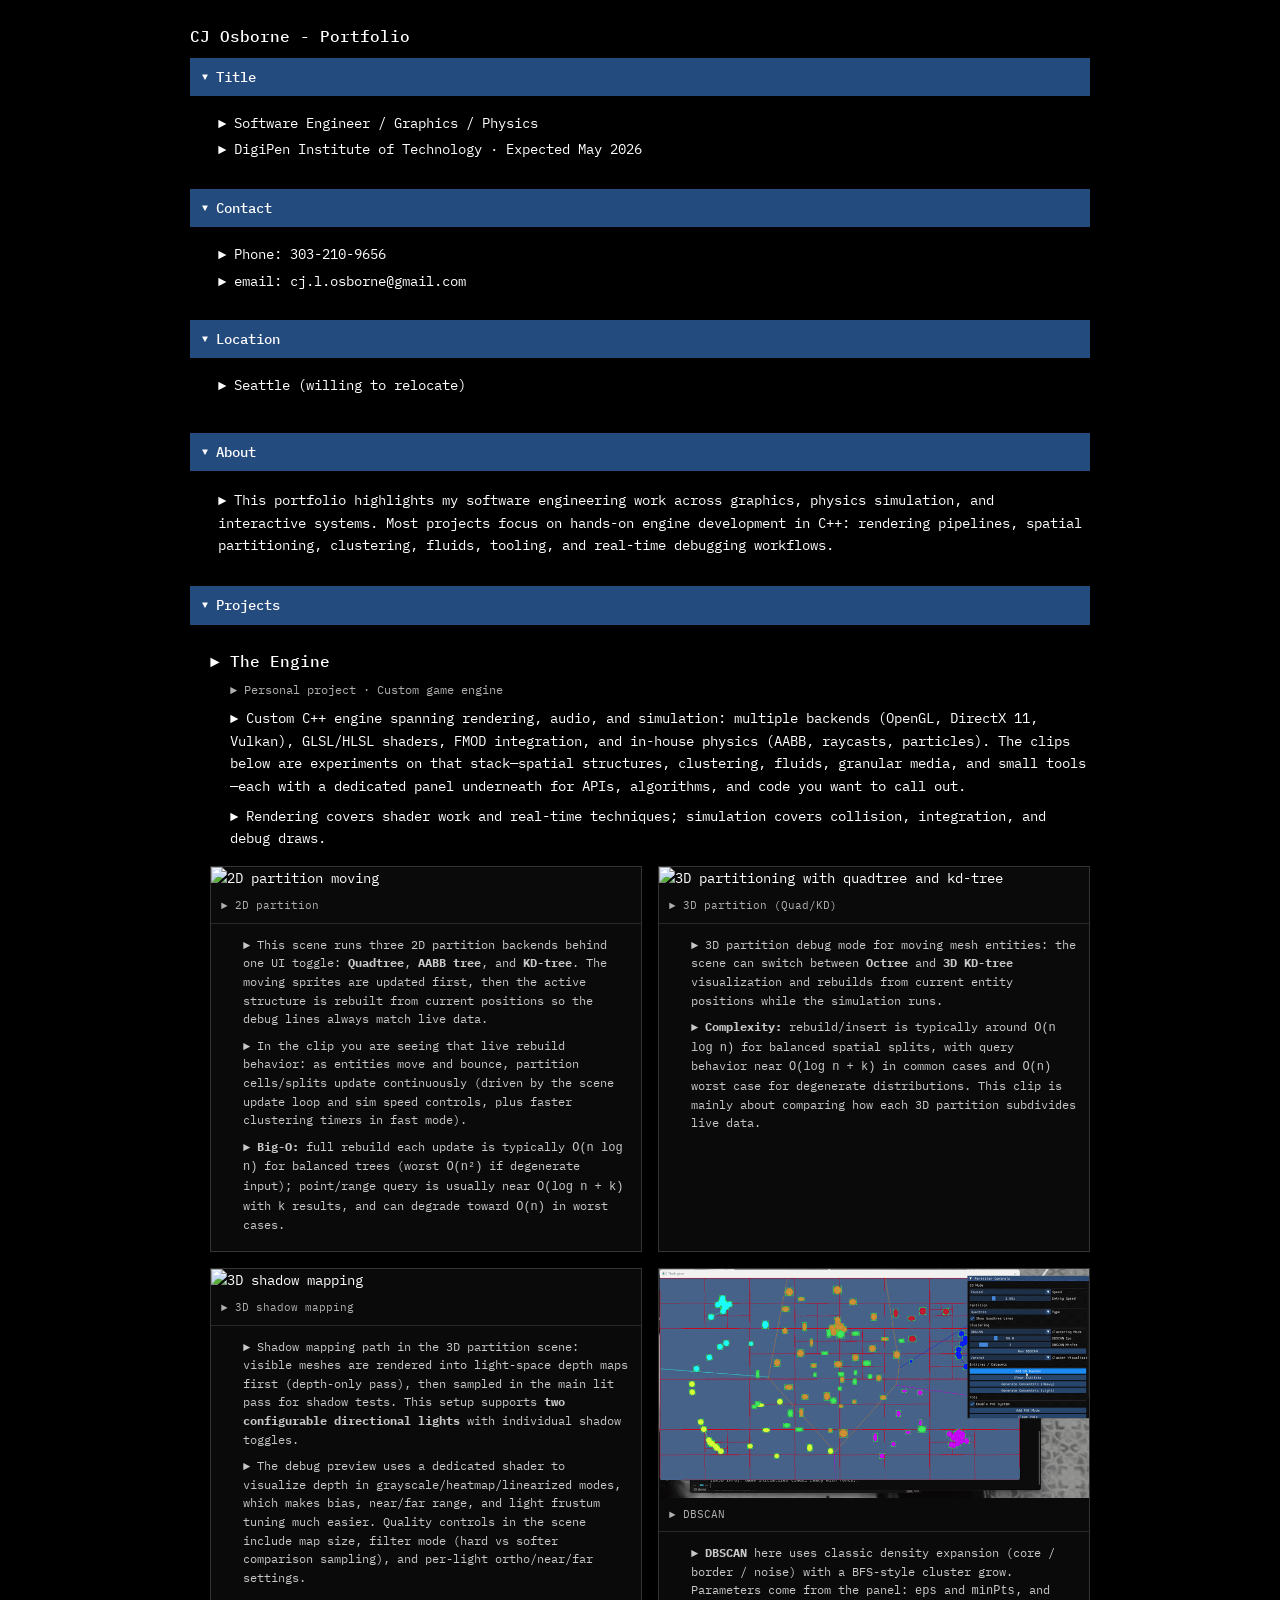
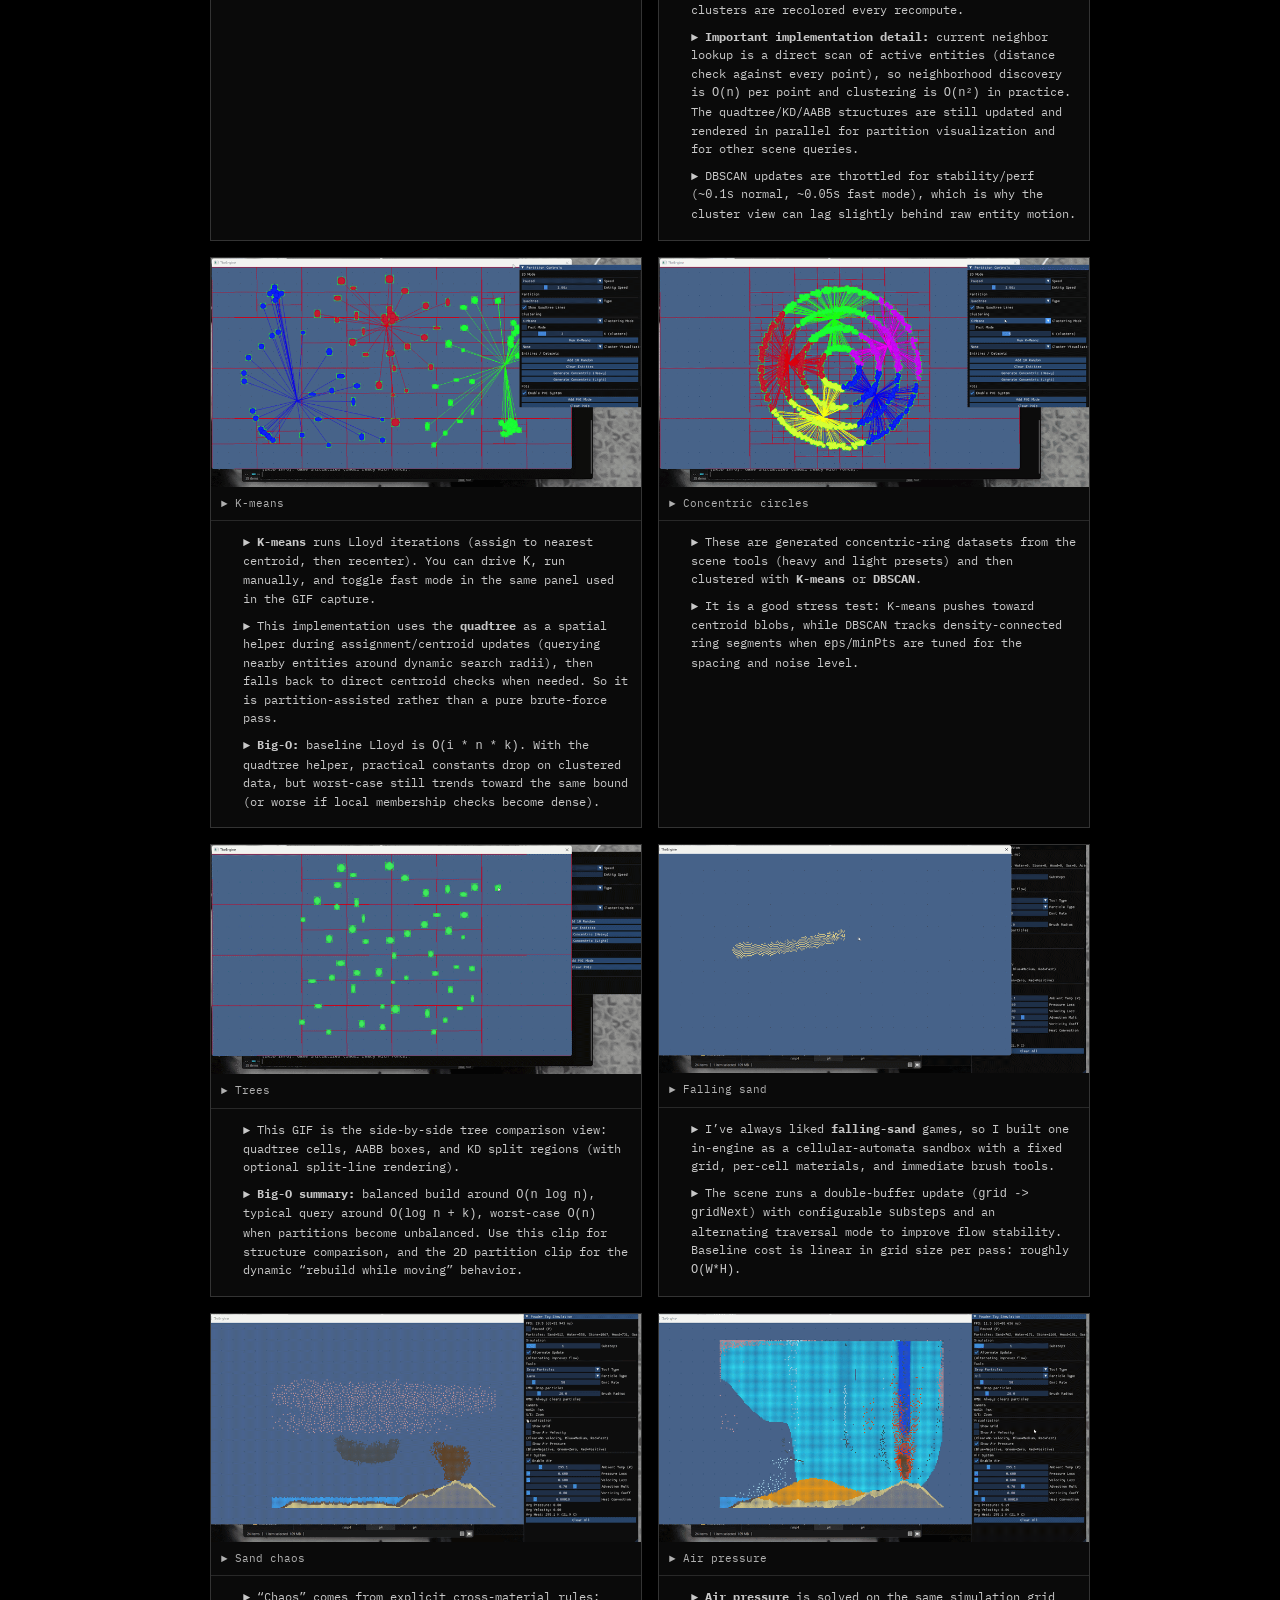
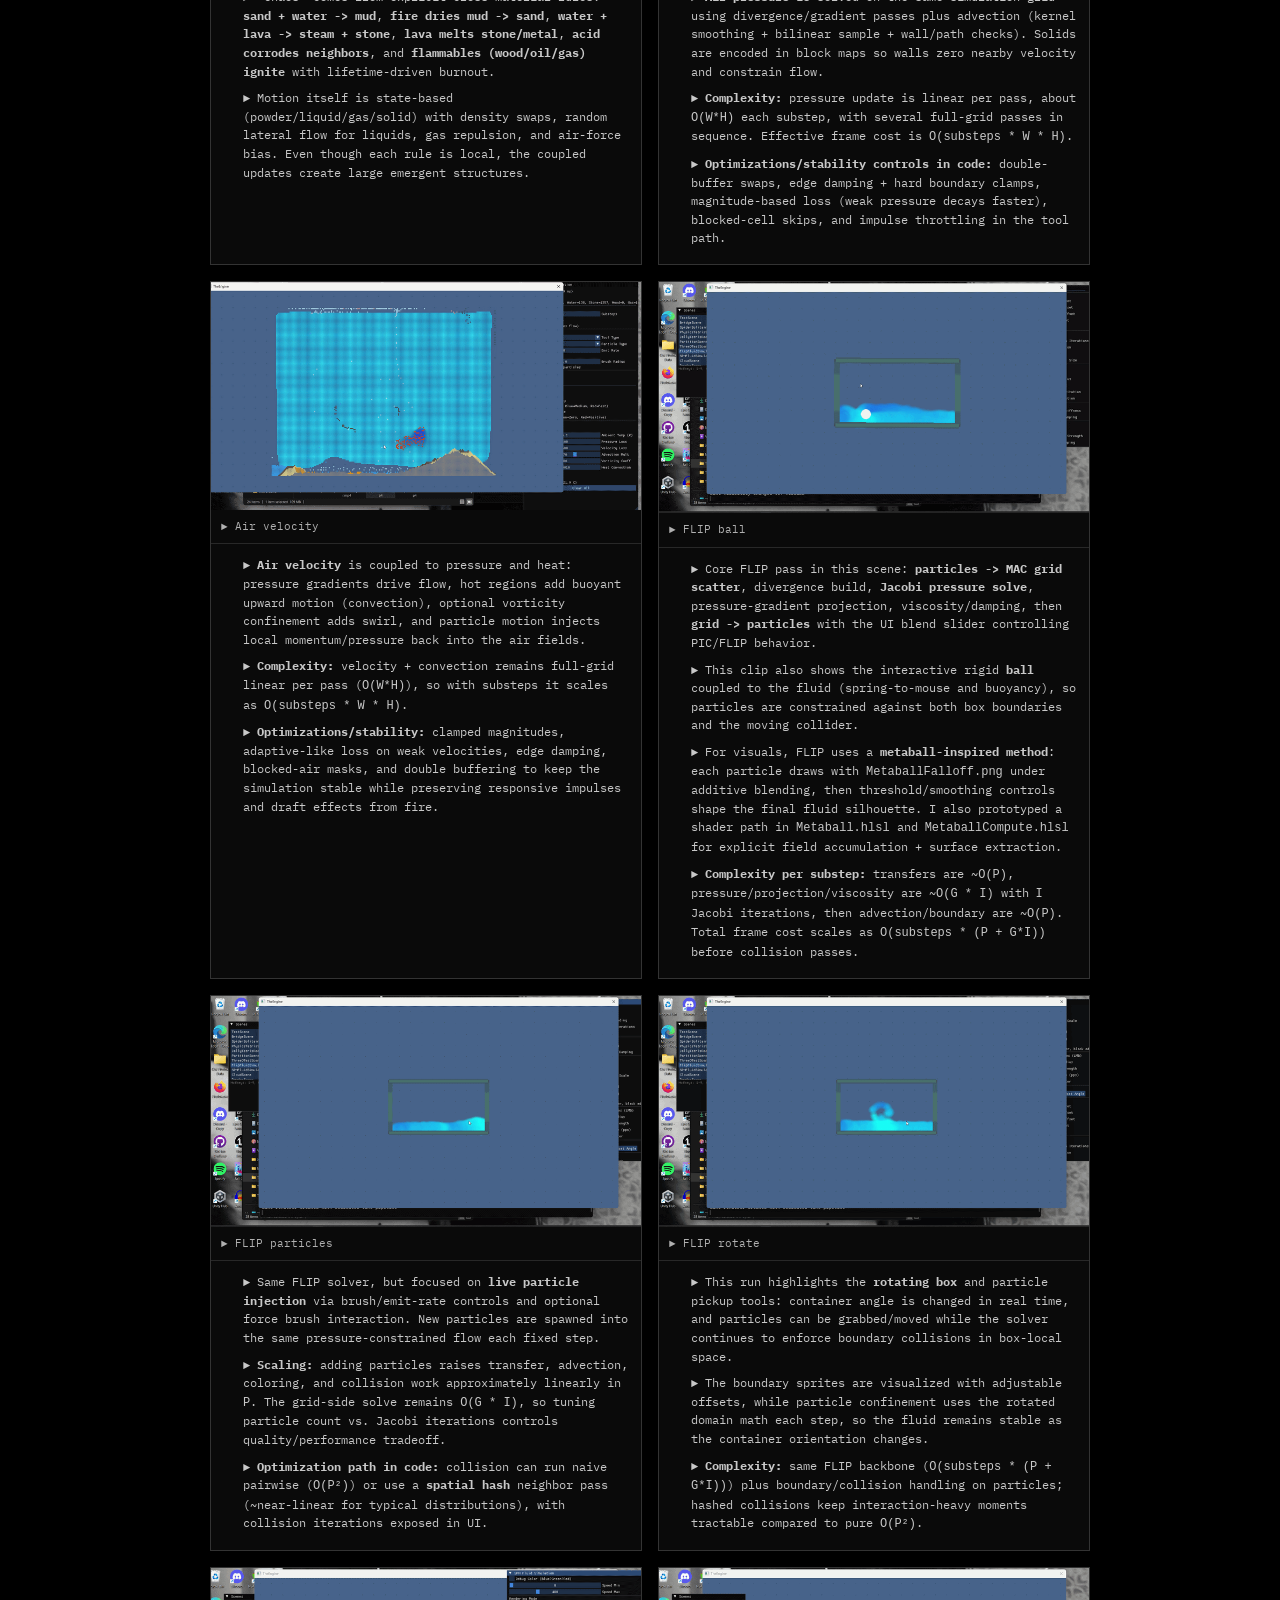
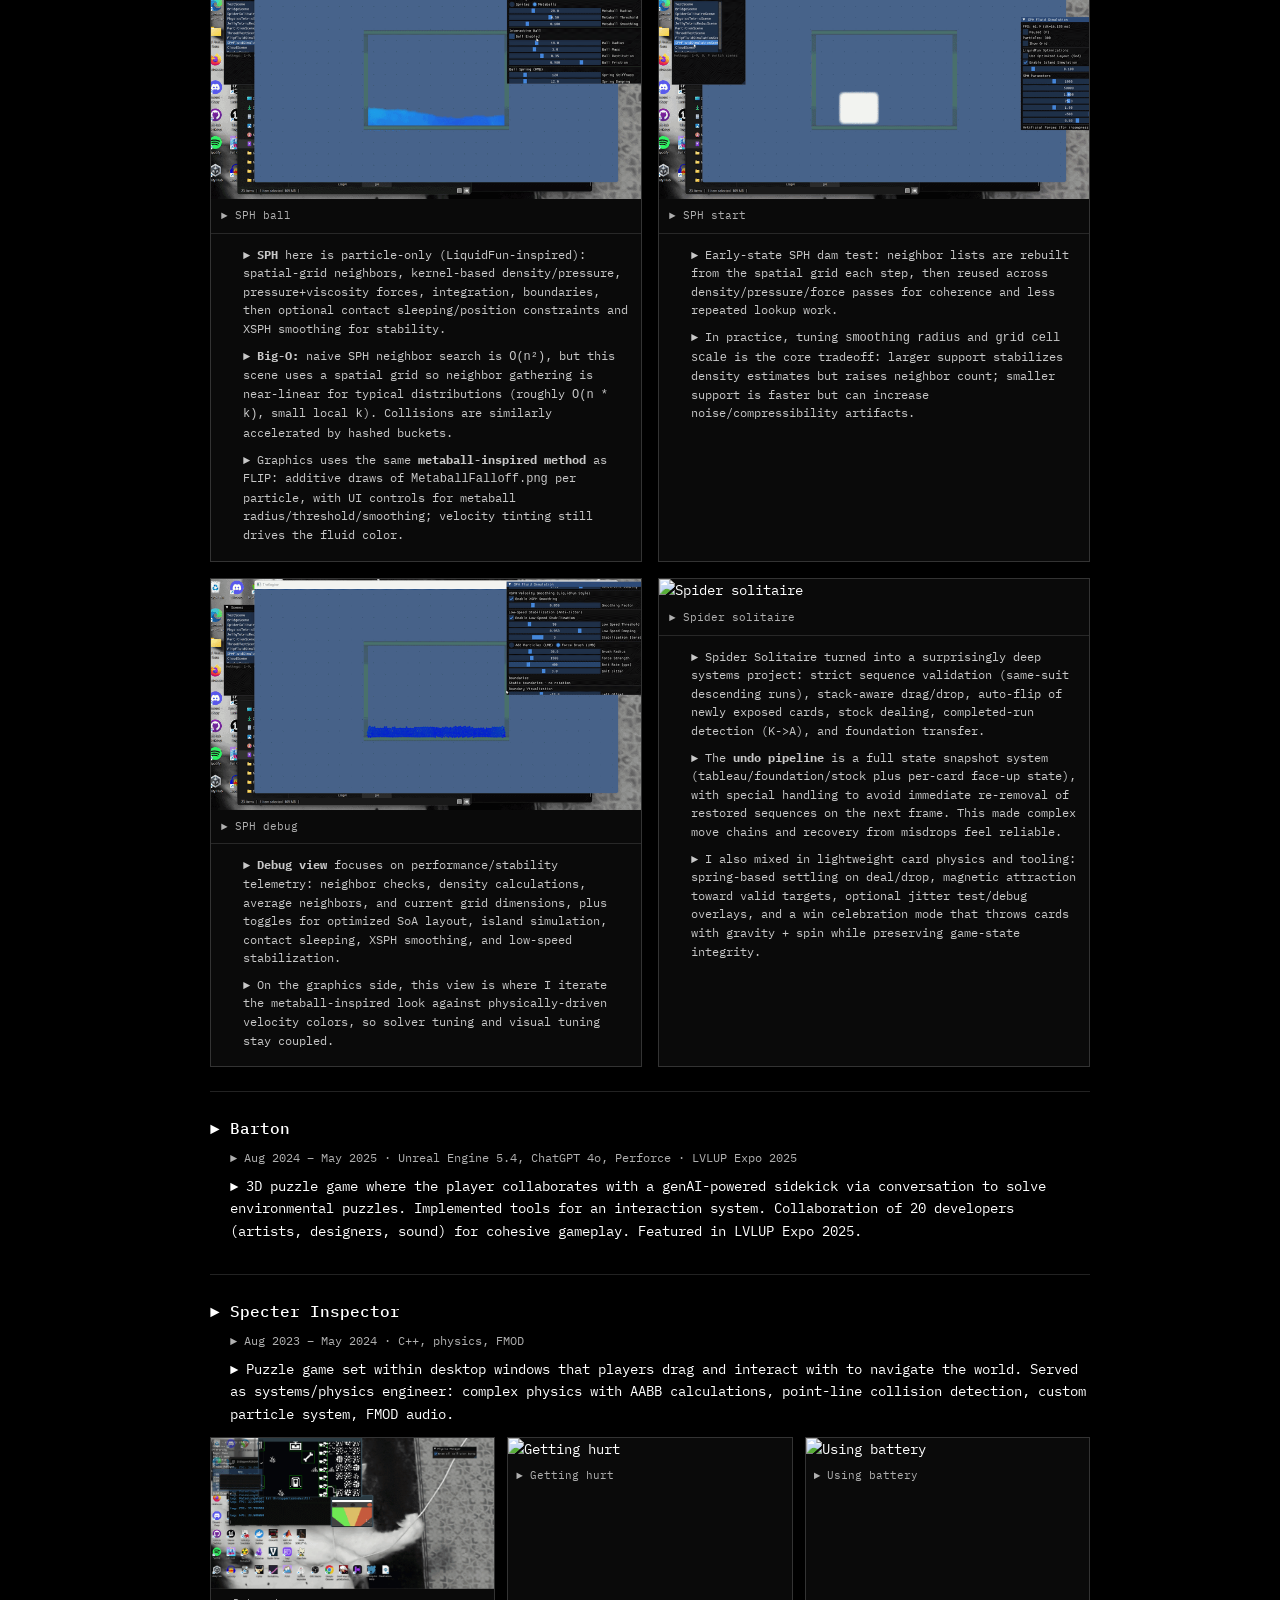
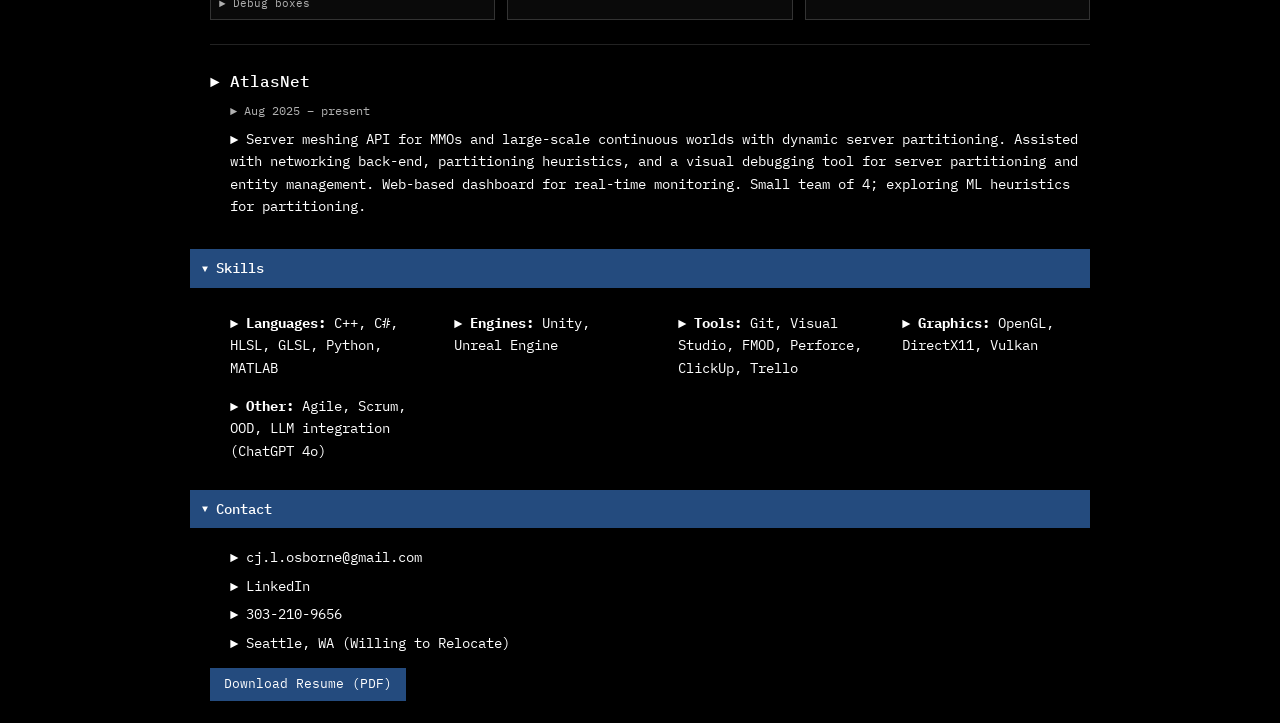
==== commit 1e3a46fc: "updating about" ====
--- a/index.html
+++ b/index.html
@@ -360,7 +360,7 @@
     <div class="section">
       <div class="section-header">About</div>
       <div class="section-body">
-        <p class="section-line">Detail-oriented Computer Science student with a strong foundation in C++ systems programming and tool development. Seeking an entry-level Software Engineering role to apply experience in full-stack internal tools, automation, and data analysis to support high-performance hardware validation.</p>
+        <p class="section-line">This portfolio highlights my software engineering work across graphics, physics simulation, and interactive systems. Most projects focus on hands-on engine development in C++: rendering pipelines, spatial partitioning, clustering, fluids, tooling, and real-time debugging workflows.</p>
       </div>
     </div>
 
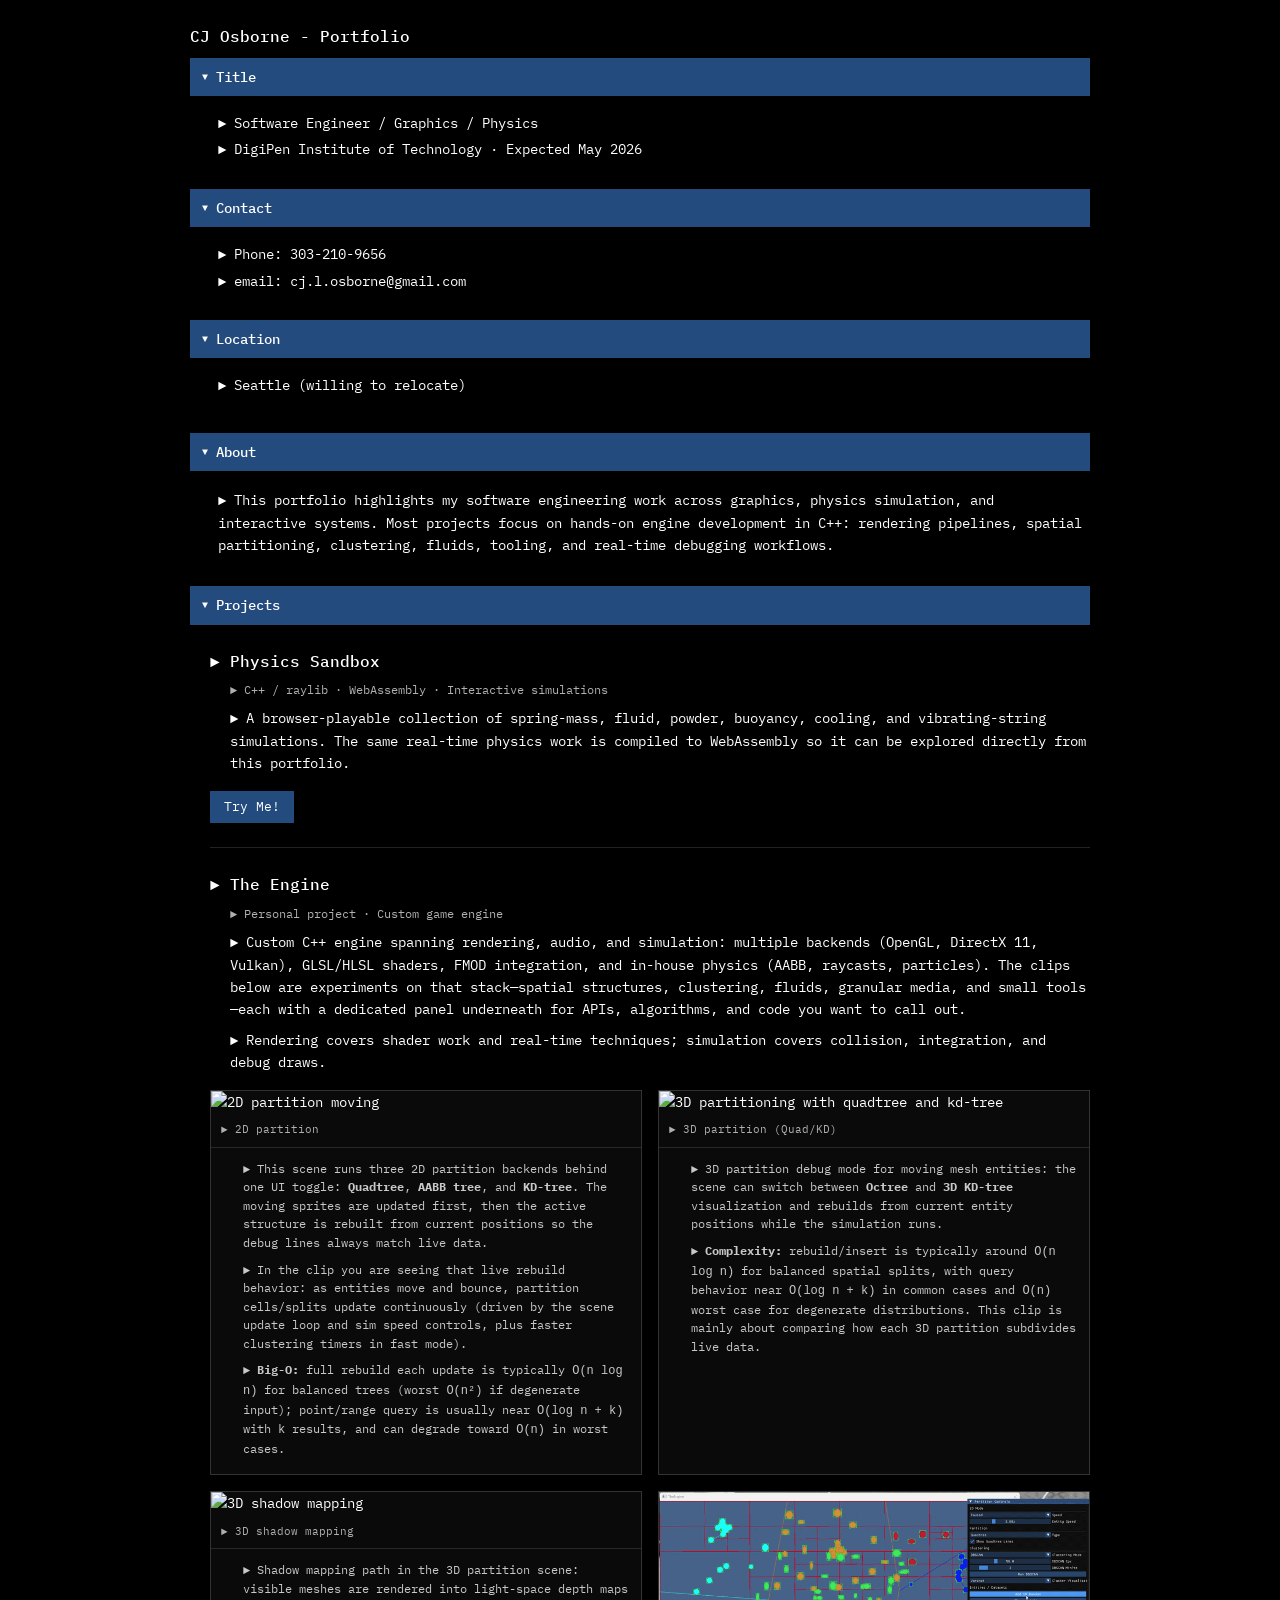
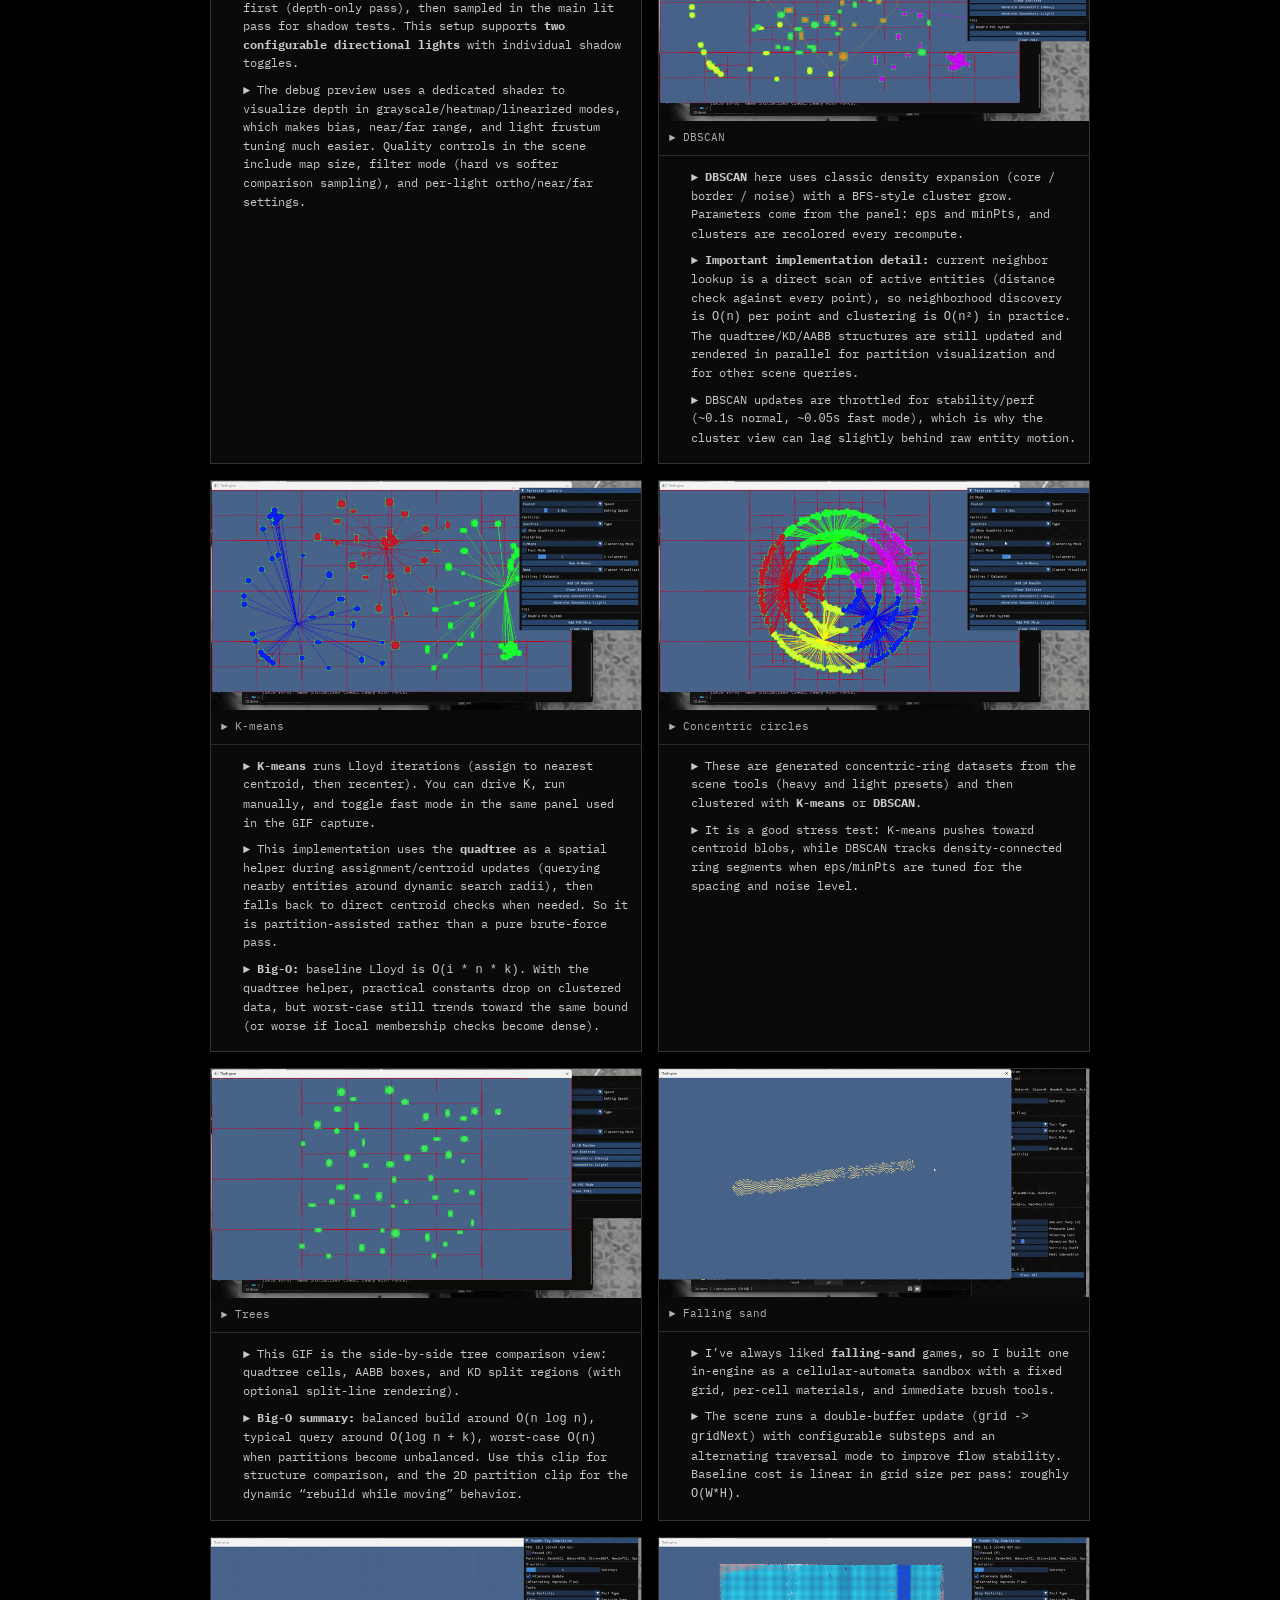
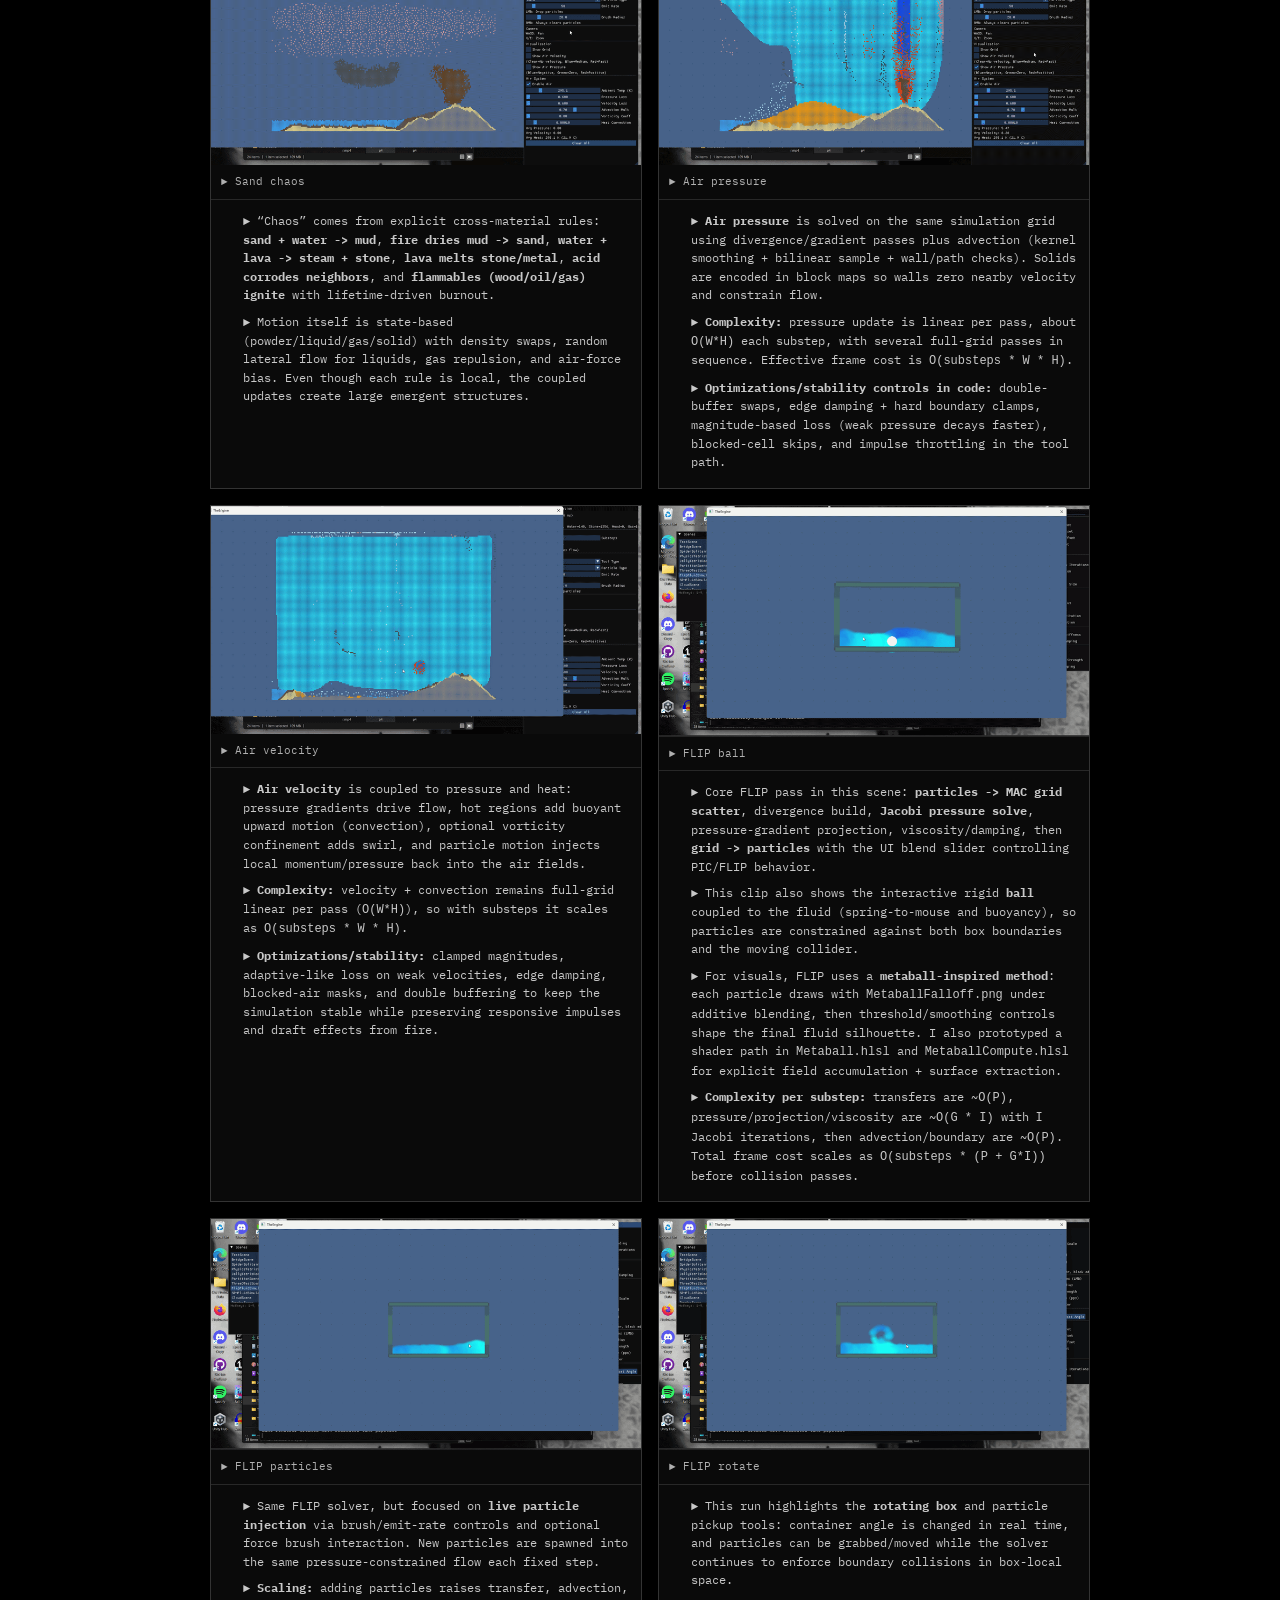
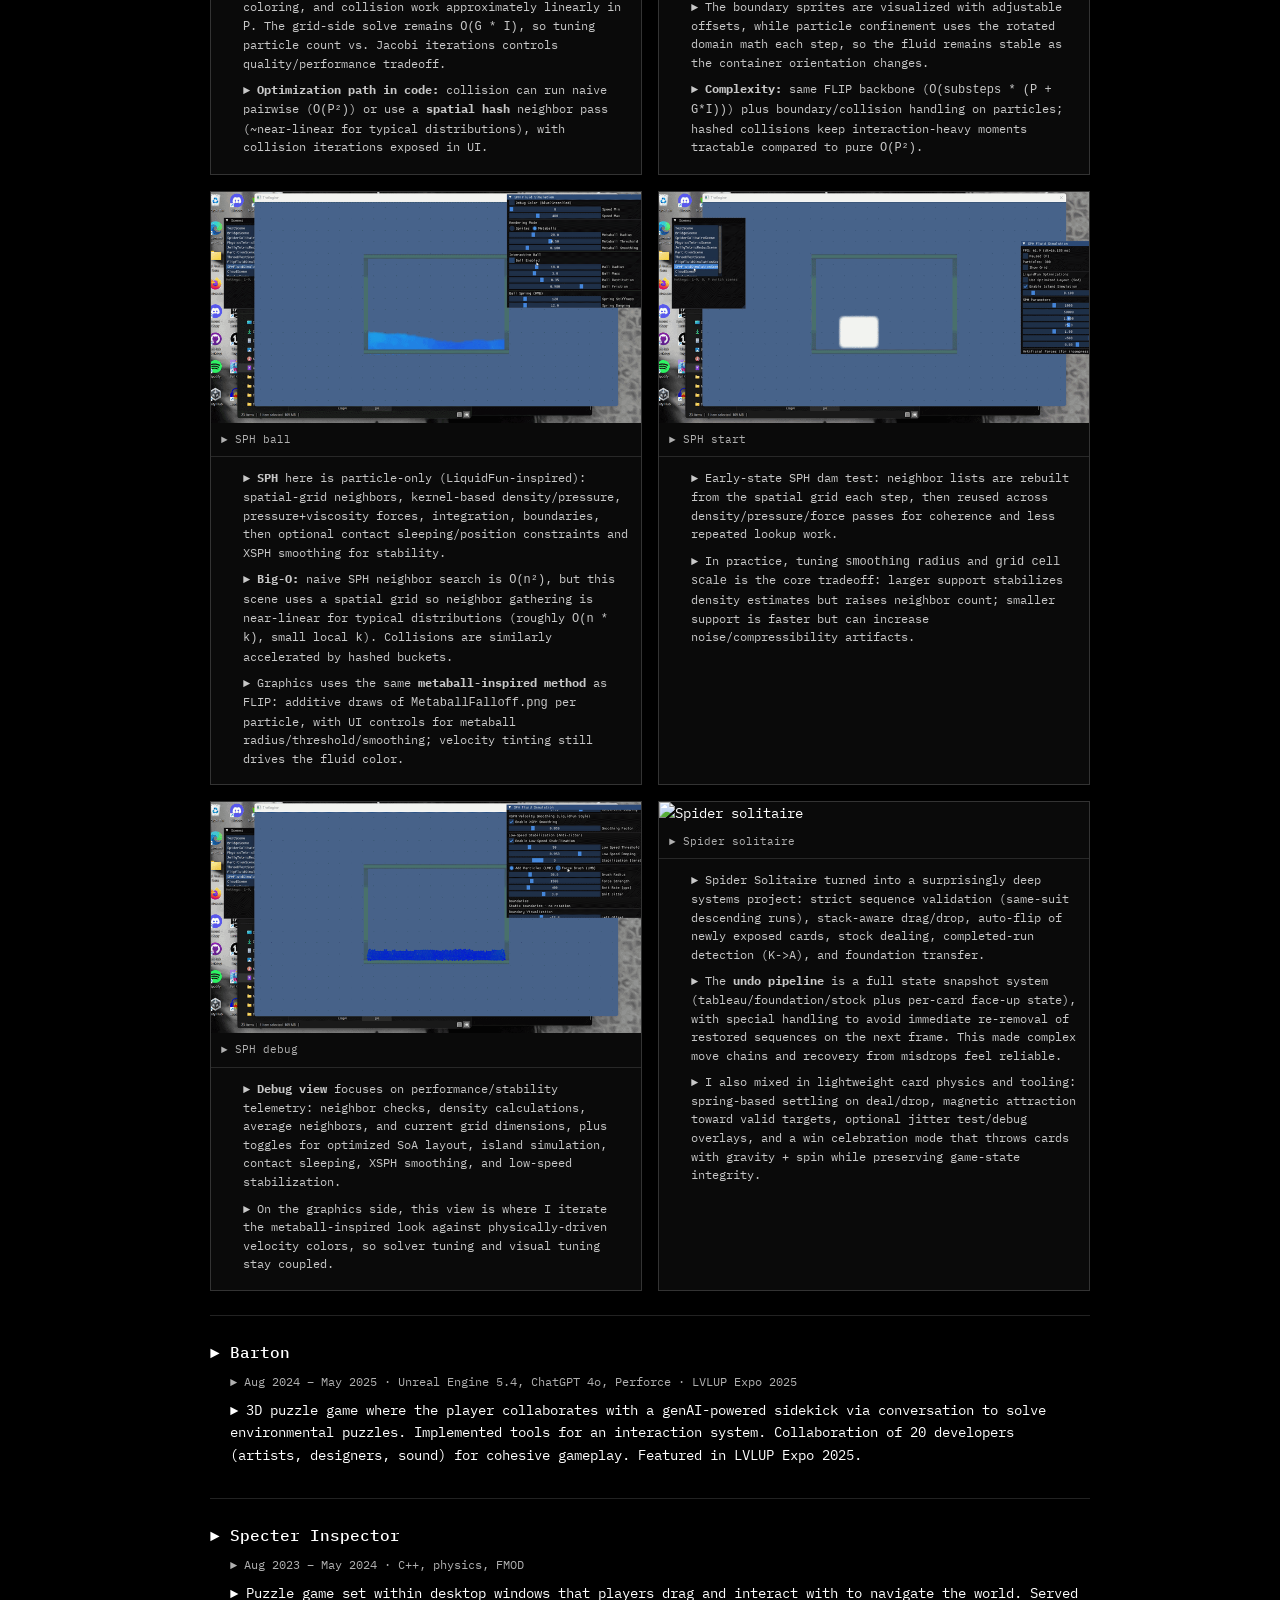
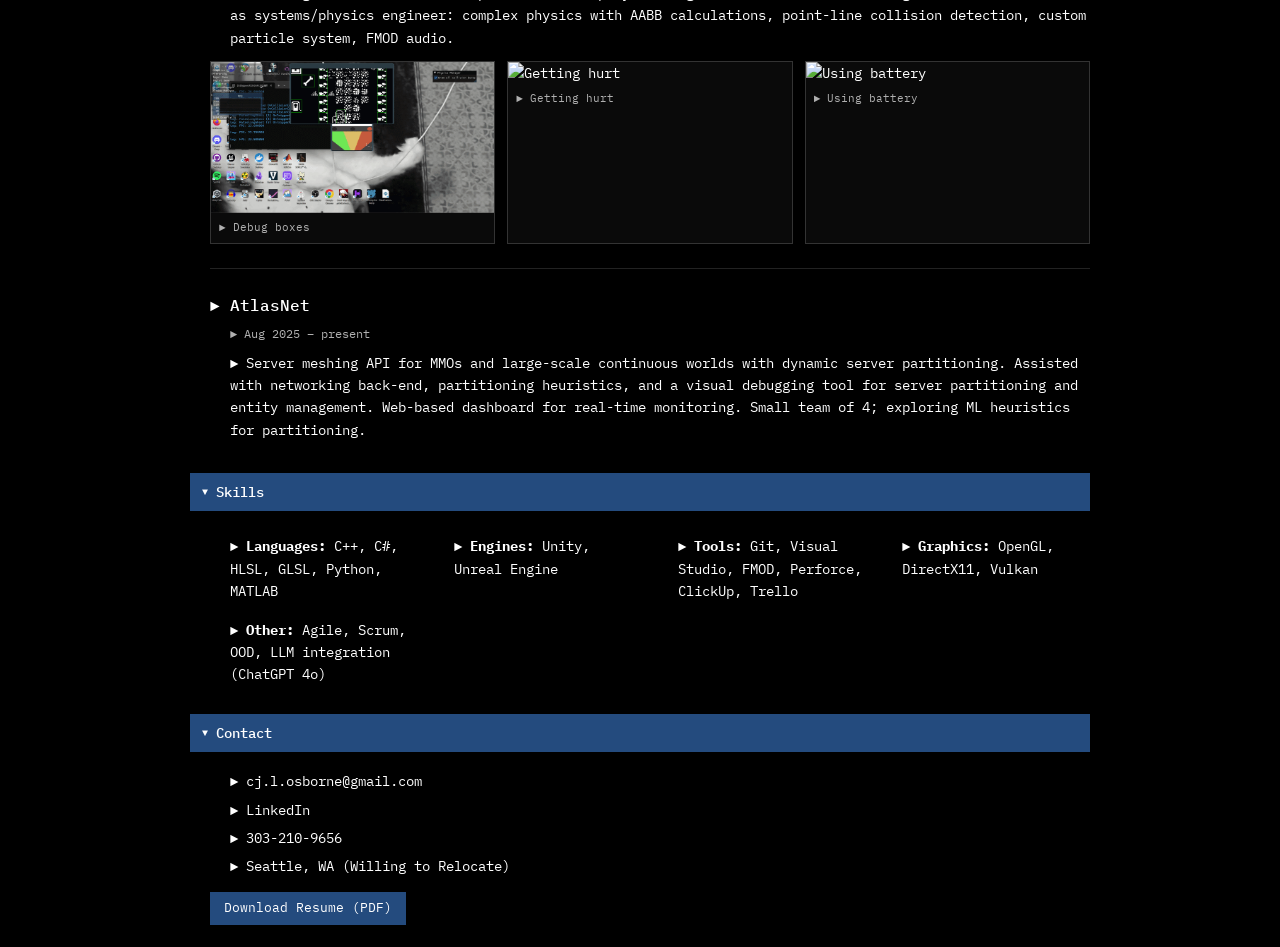
==== commit 3ee90de4: "Add browser physics sandbox to portfolio" ====
--- a/index.html
+++ b/index.html
@@ -369,6 +369,13 @@
       <div class="section-body">
 
       <div class="project-block">
+        <h2>Physics Sandbox</h2>
+        <p class="project-meta">C++ / raylib · WebAssembly · Interactive simulations</p>
+        <p>A browser-playable collection of spring-mass, fluid, powder, buoyancy, cooling, and vibrating-string simulations. The same real-time physics work is compiled to WebAssembly so it can be explored directly from this portfolio.</p>
+        <a href="simulations/physics-sandbox/" class="terminal-btn" target="_blank" rel="noopener">Try Me!</a>
+      </div>
+
+      <div class="project-block">
         <h2>The Engine</h2>
         <p class="project-meta">Personal project · Custom game engine</p>
         <p>Custom C++ engine spanning rendering, audio, and simulation: multiple backends (OpenGL, DirectX 11, Vulkan), GLSL/HLSL shaders, FMOD integration, and in-house physics (AABB, raycasts, particles). The clips below are experiments on that stack—spatial structures, clustering, fluids, granular media, and small tools—each with a dedicated panel underneath for APIs, algorithms, and code you want to call out.</p>
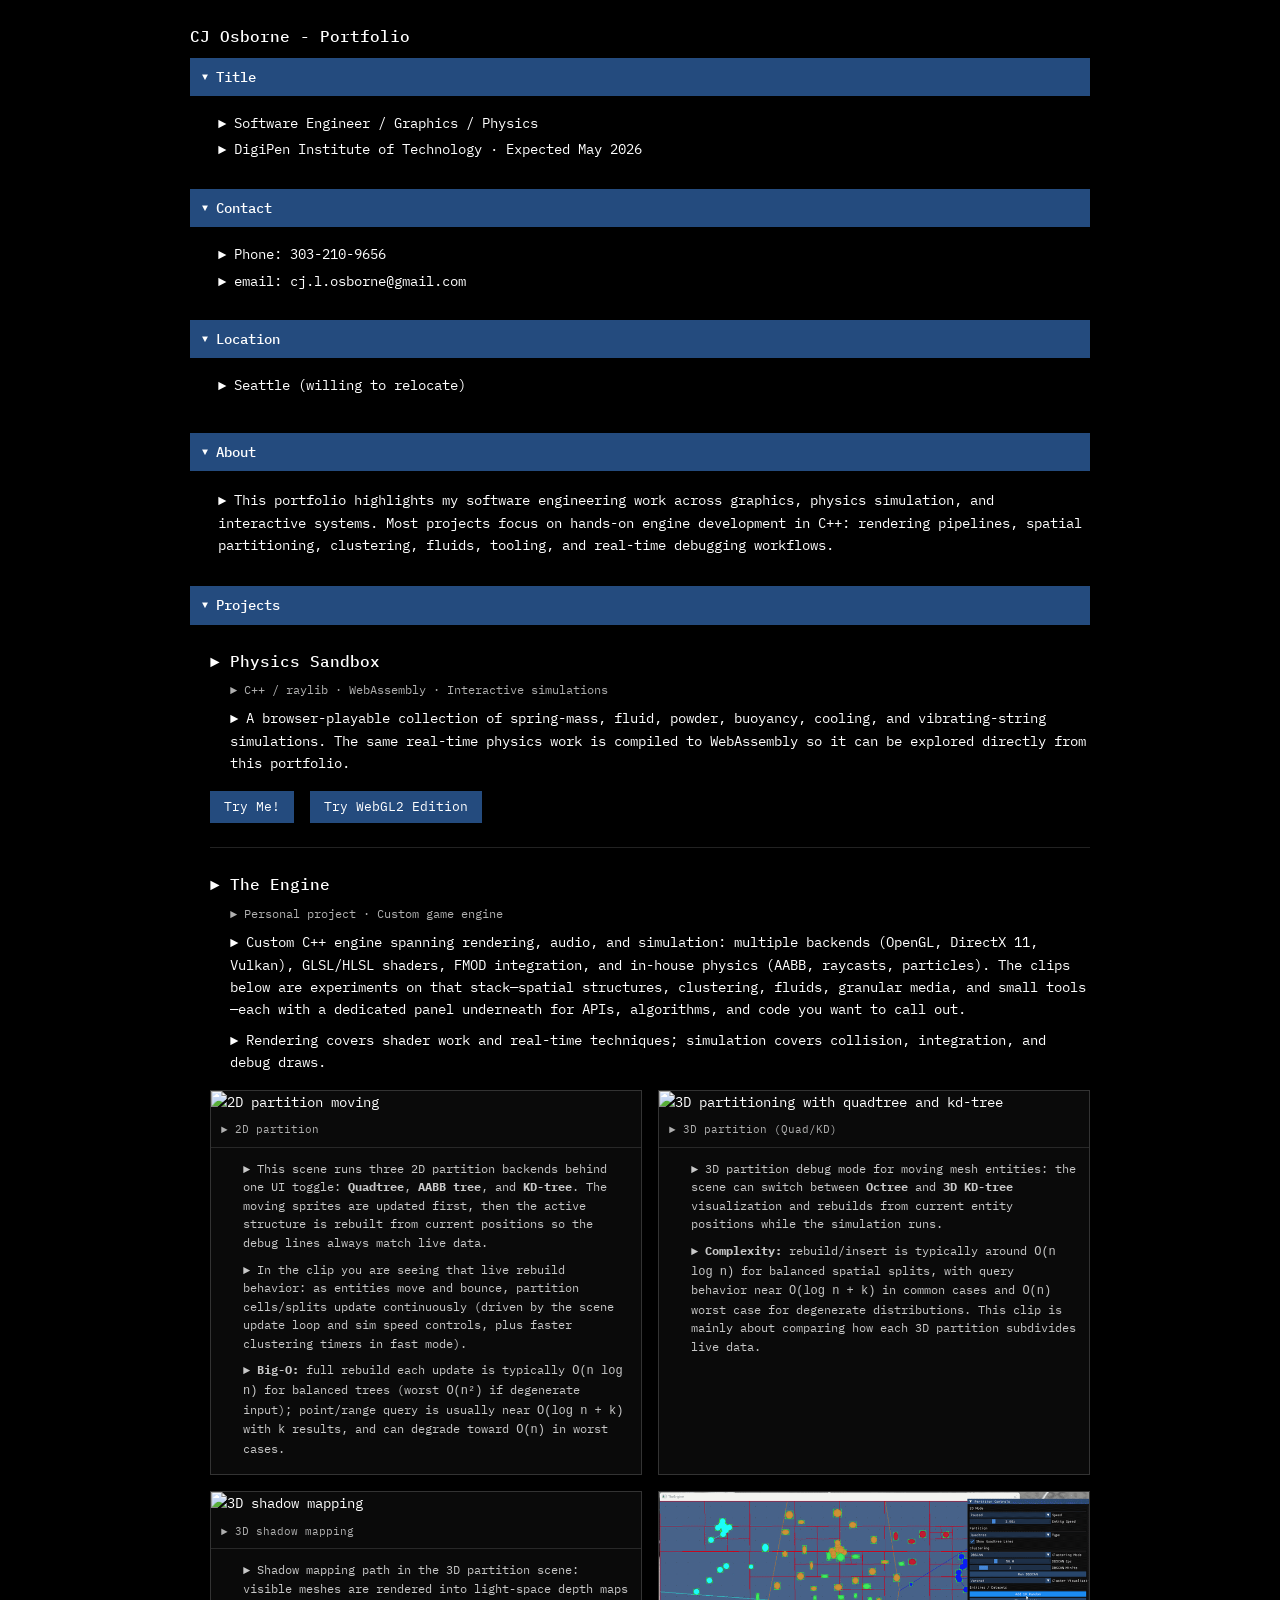
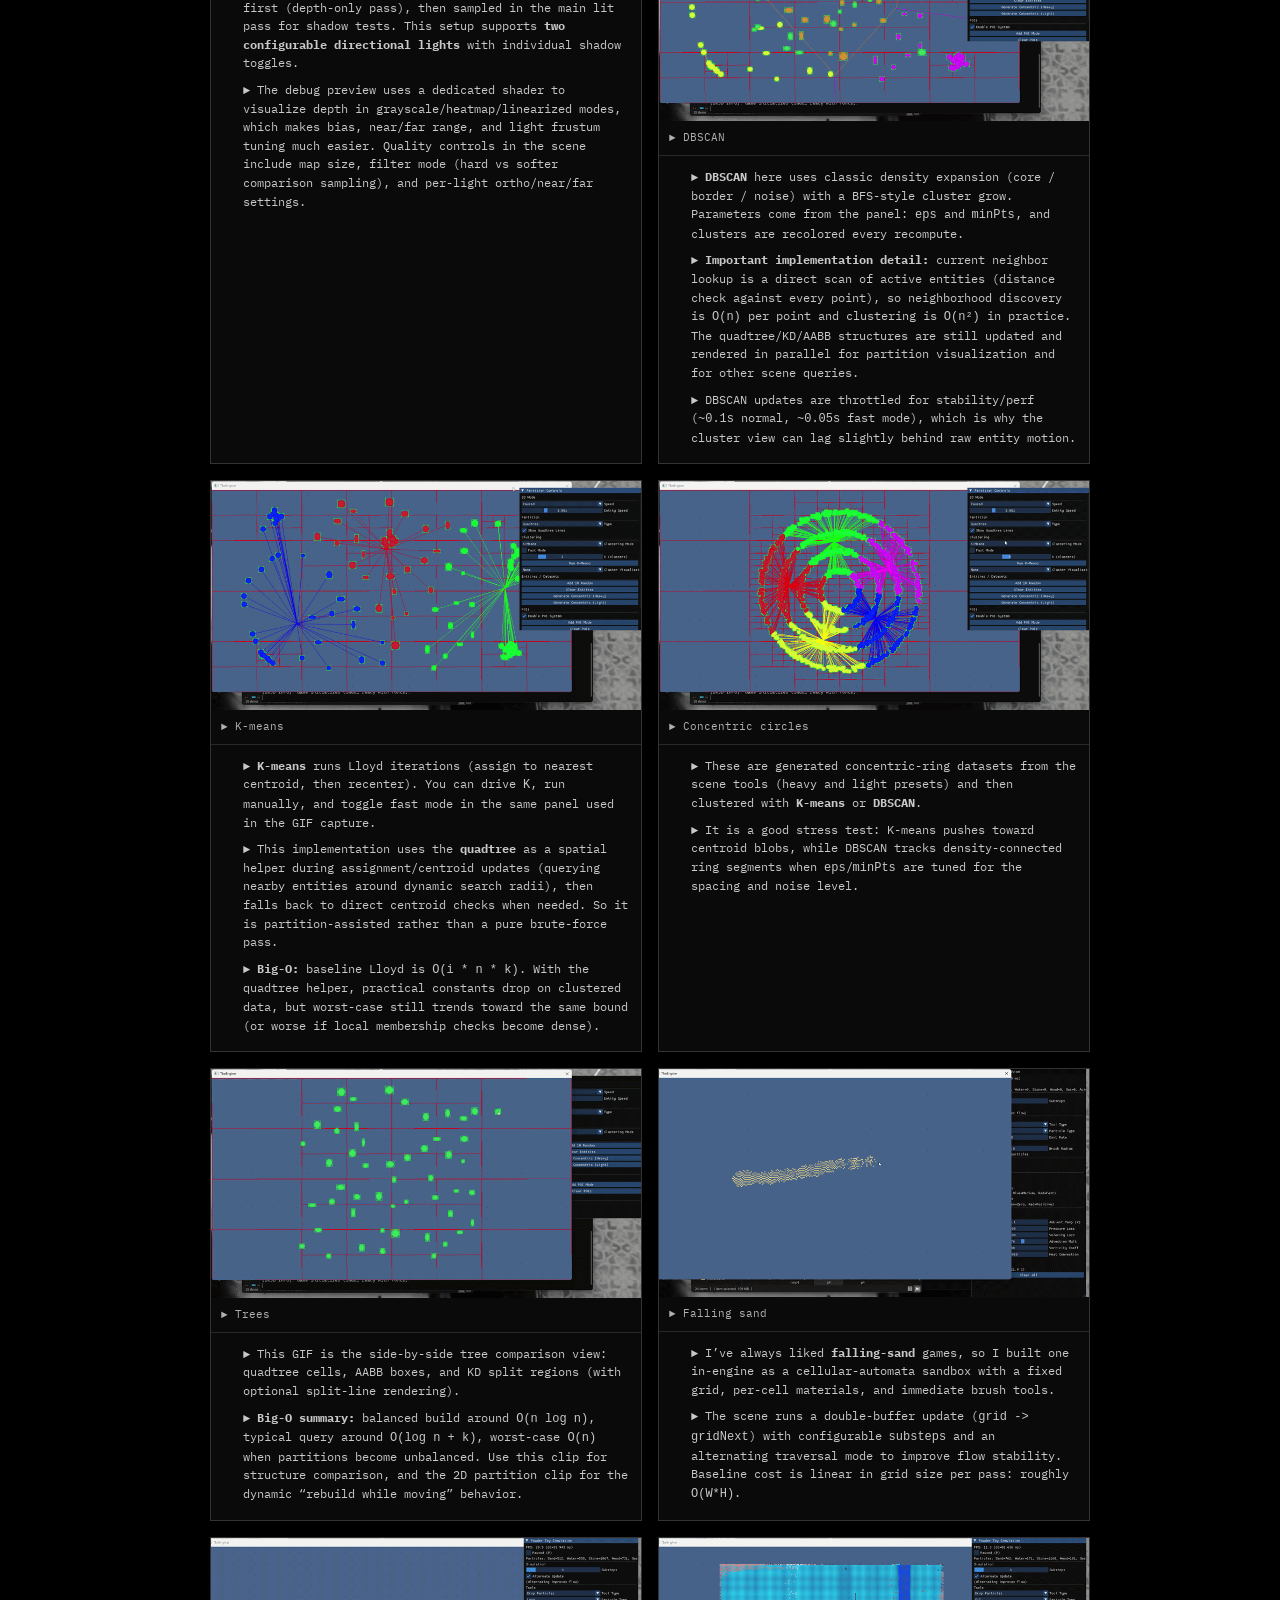
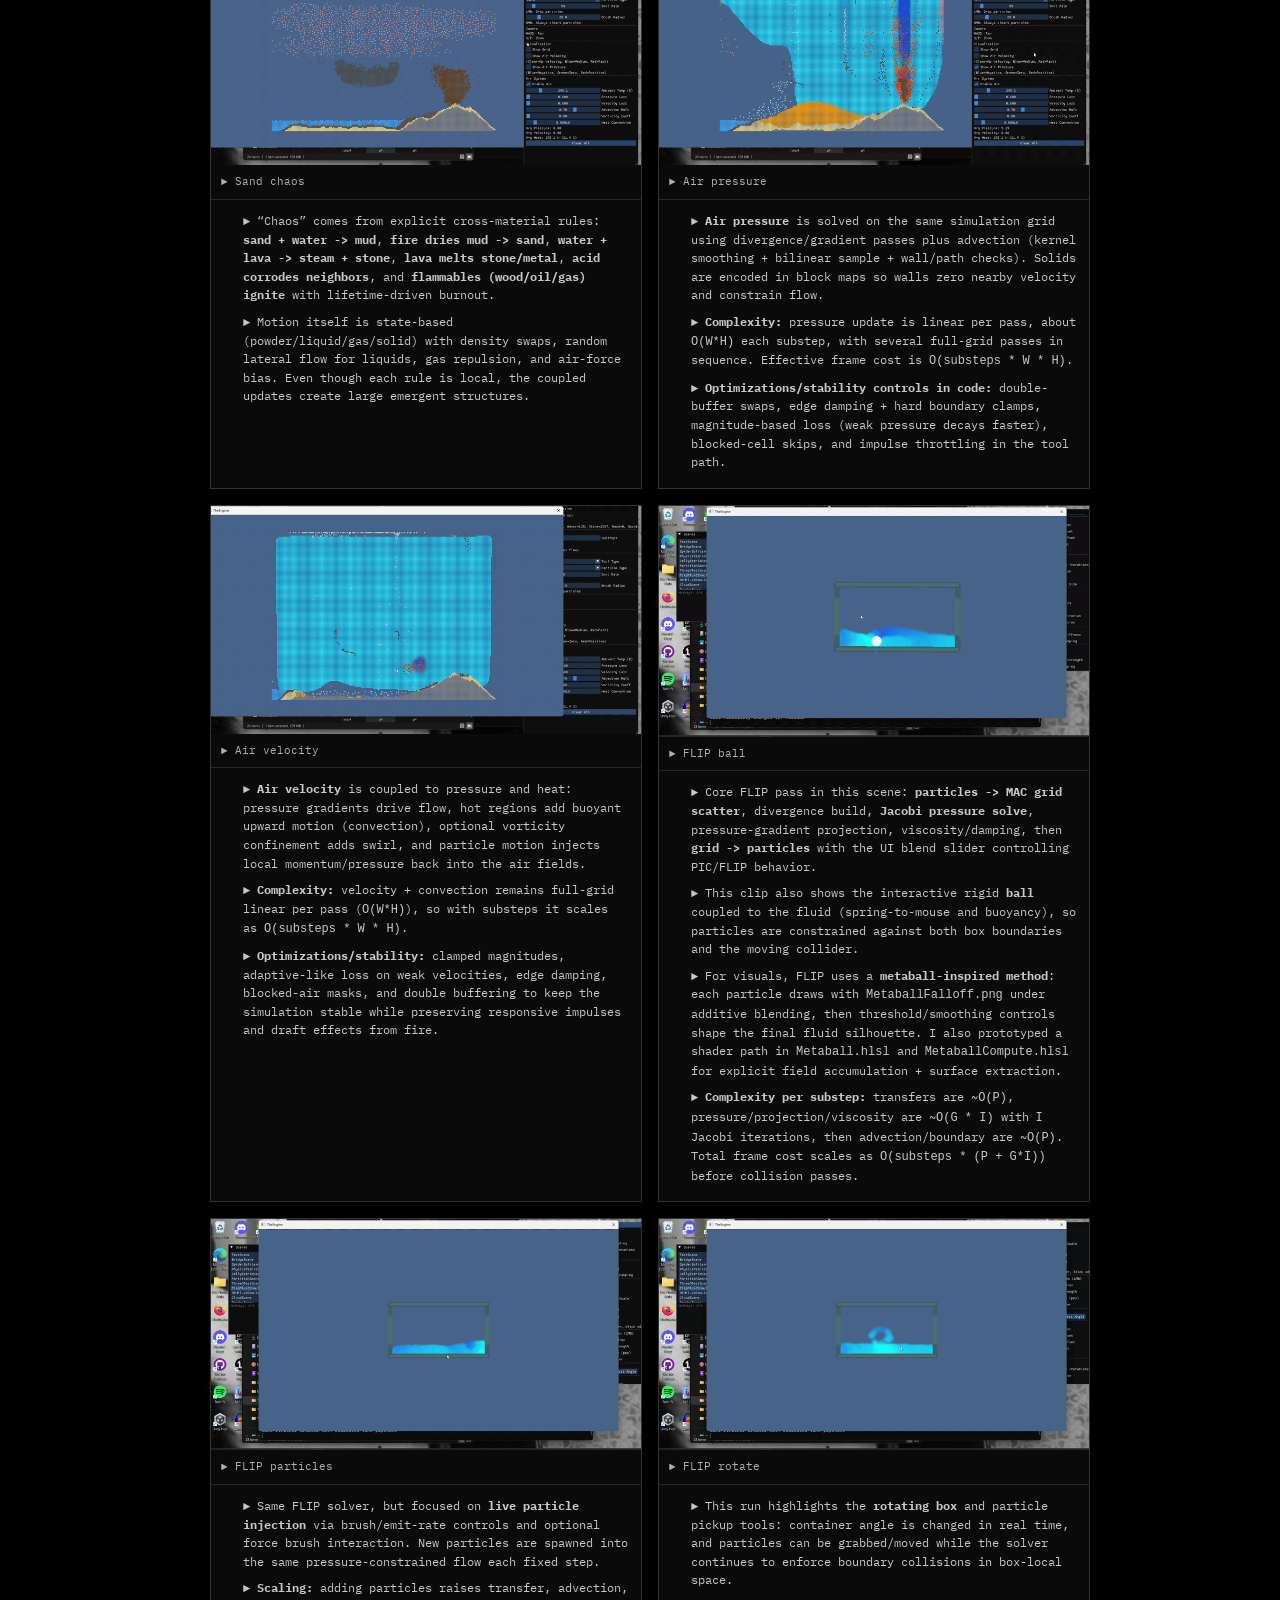
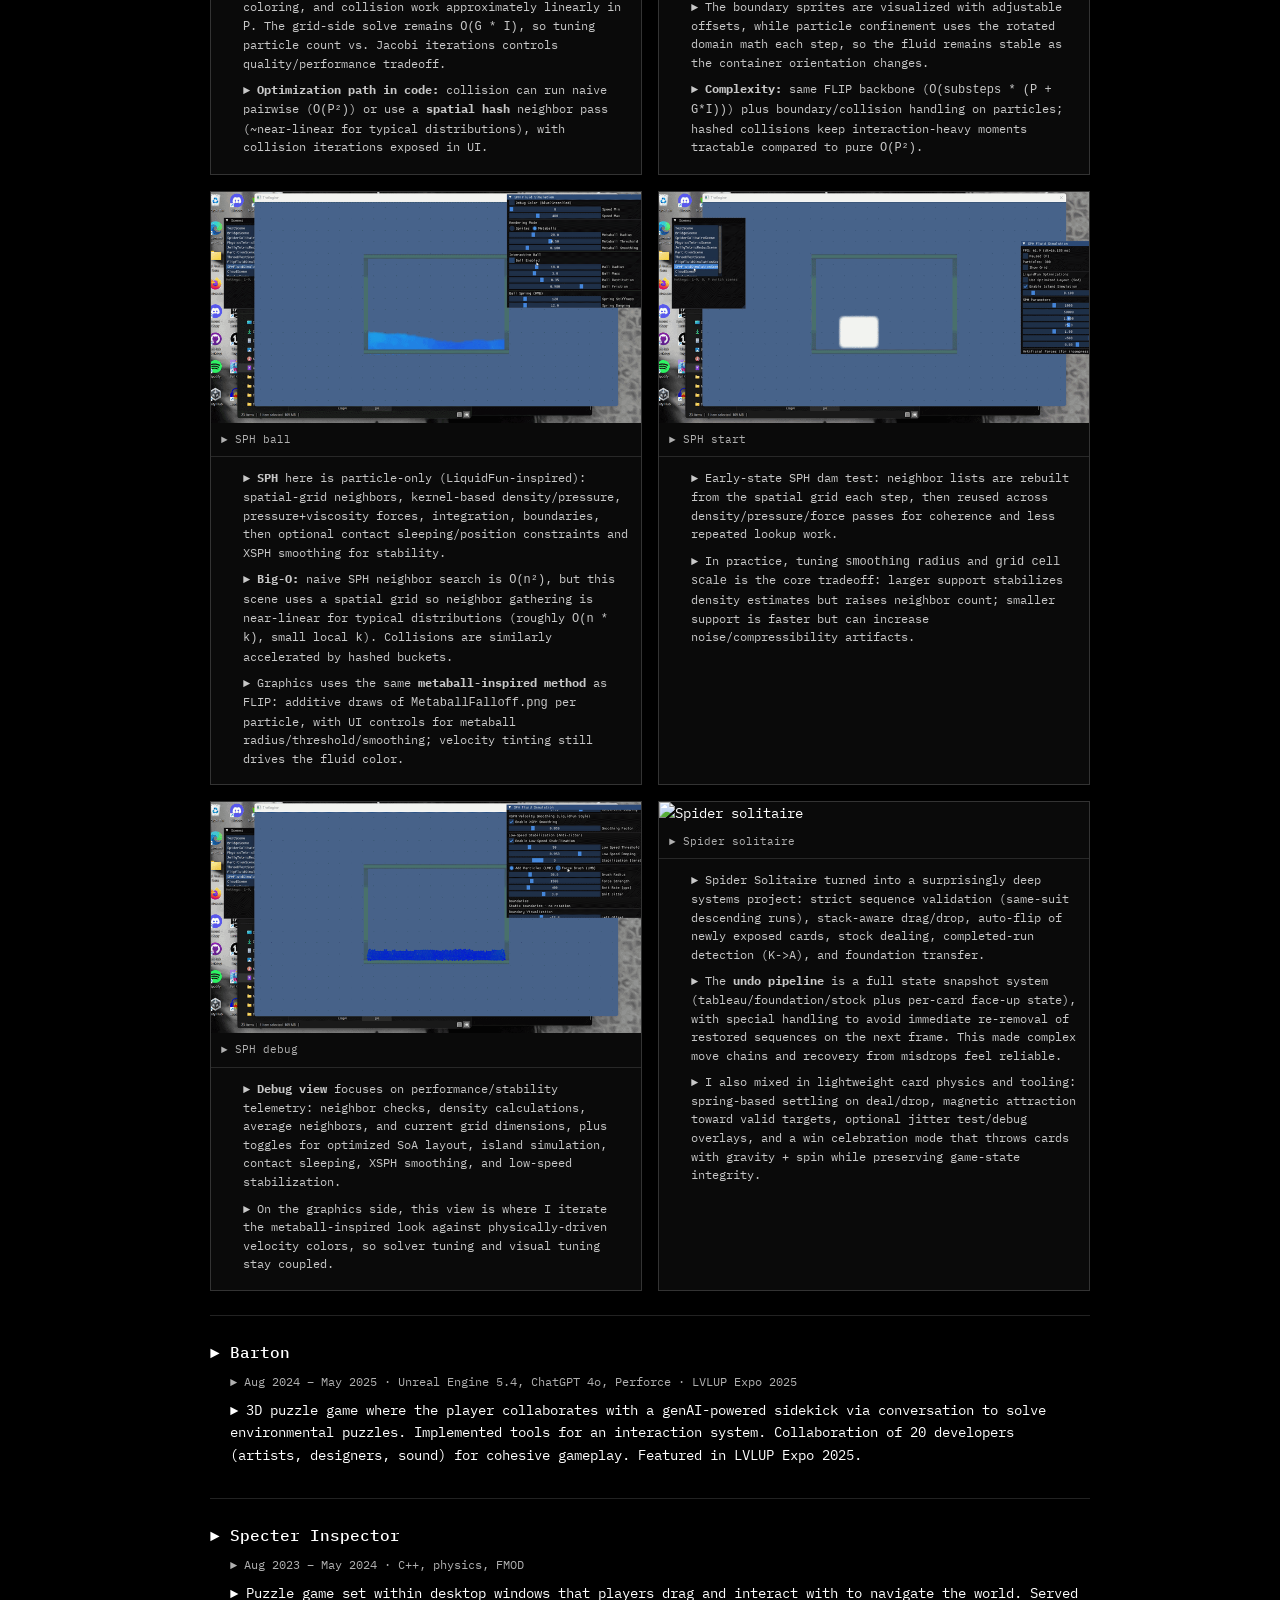
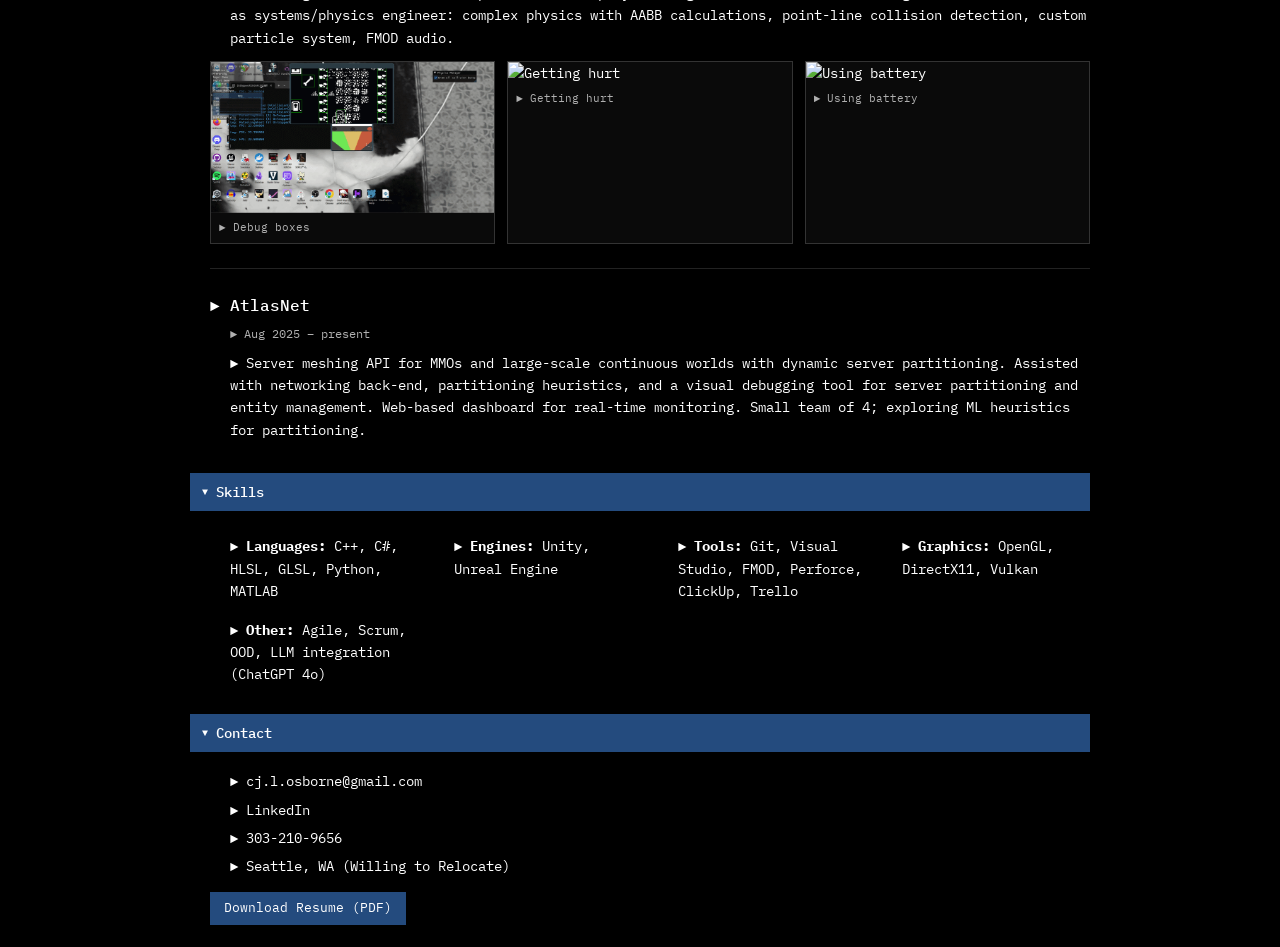
==== commit 18b5d42b: "Add separate Three.js WebGL2 sandbox" ====
--- a/index.html
+++ b/index.html
@@ -373,6 +373,7 @@
         <p class="project-meta">C++ / raylib · WebAssembly · Interactive simulations</p>
         <p>A browser-playable collection of spring-mass, fluid, powder, buoyancy, cooling, and vibrating-string simulations. The same real-time physics work is compiled to WebAssembly so it can be explored directly from this portfolio.</p>
         <a href="simulations/physics-sandbox/" class="terminal-btn" target="_blank" rel="noopener">Try Me!</a>
+        <a href="simulations/physics-sandbox-web/" class="terminal-btn" target="_blank" rel="noopener">Try WebGL2 Edition</a>
       </div>
 
       <div class="project-block">
